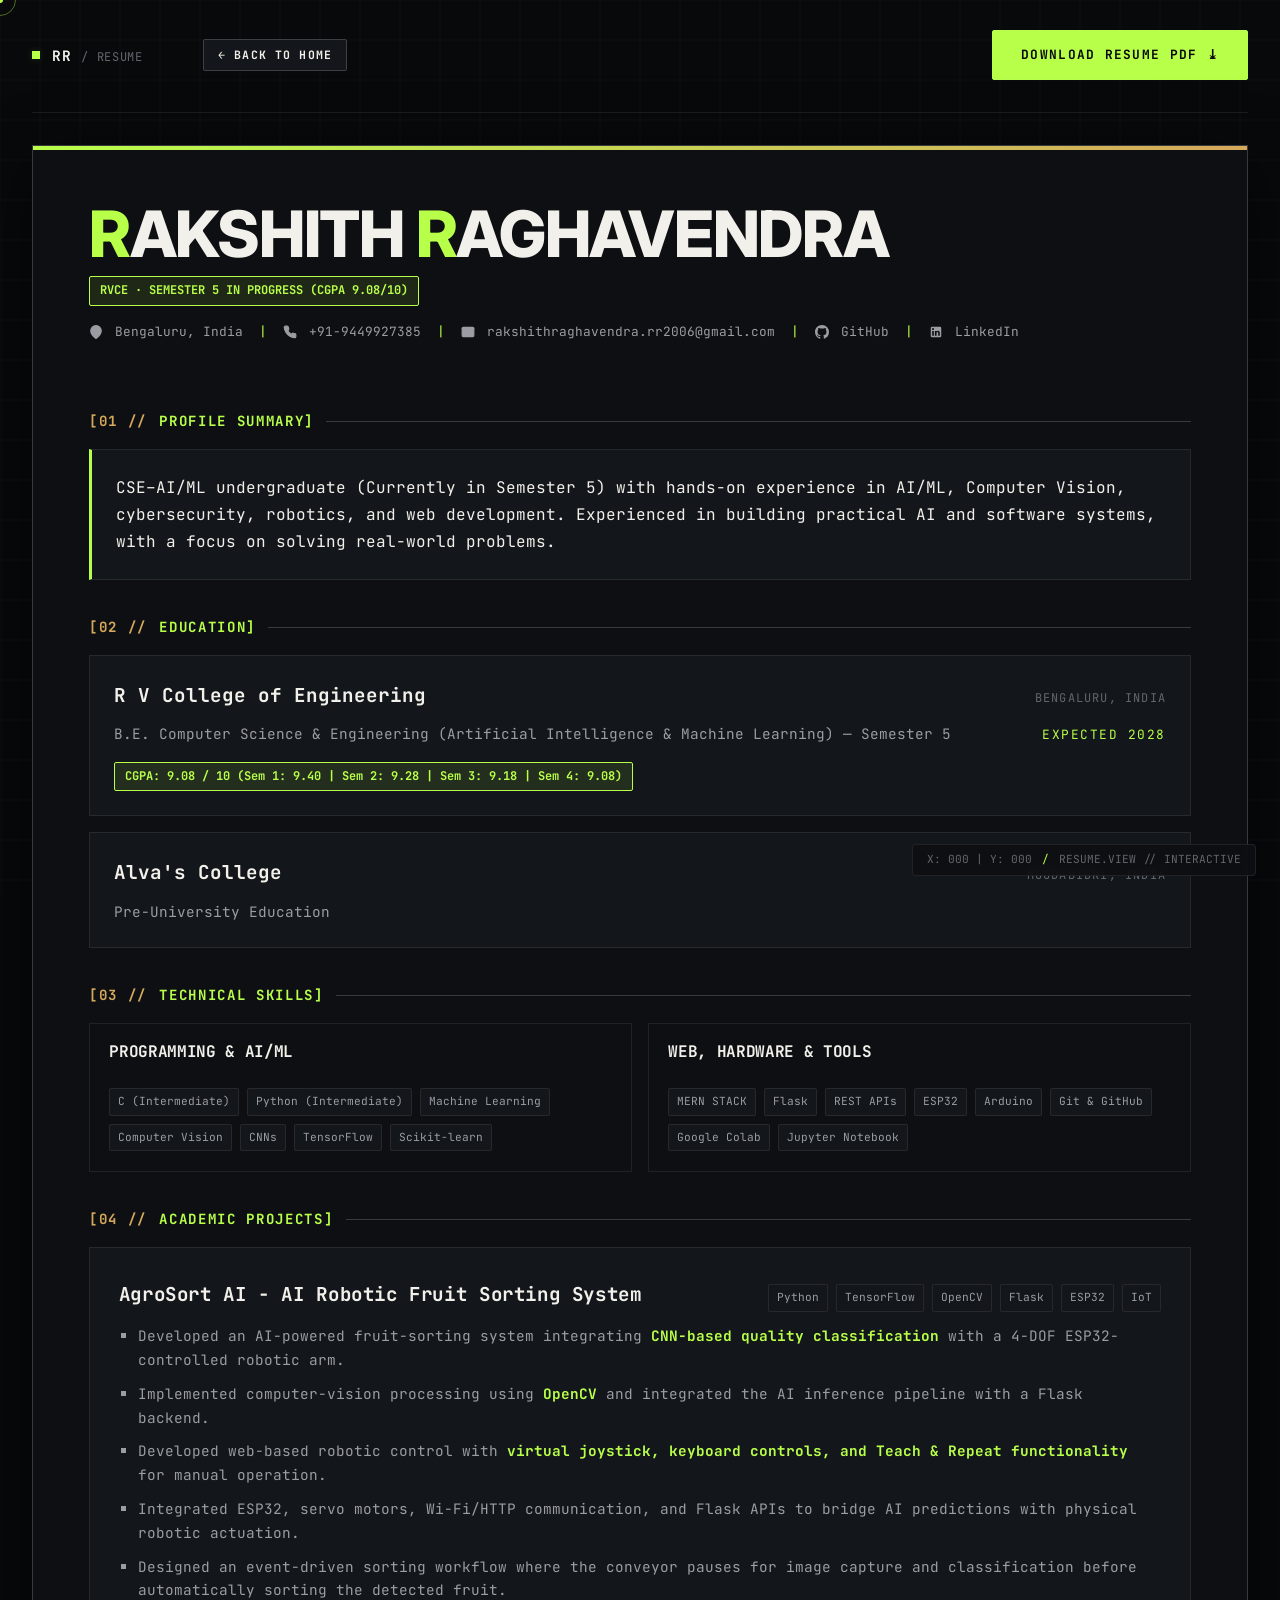
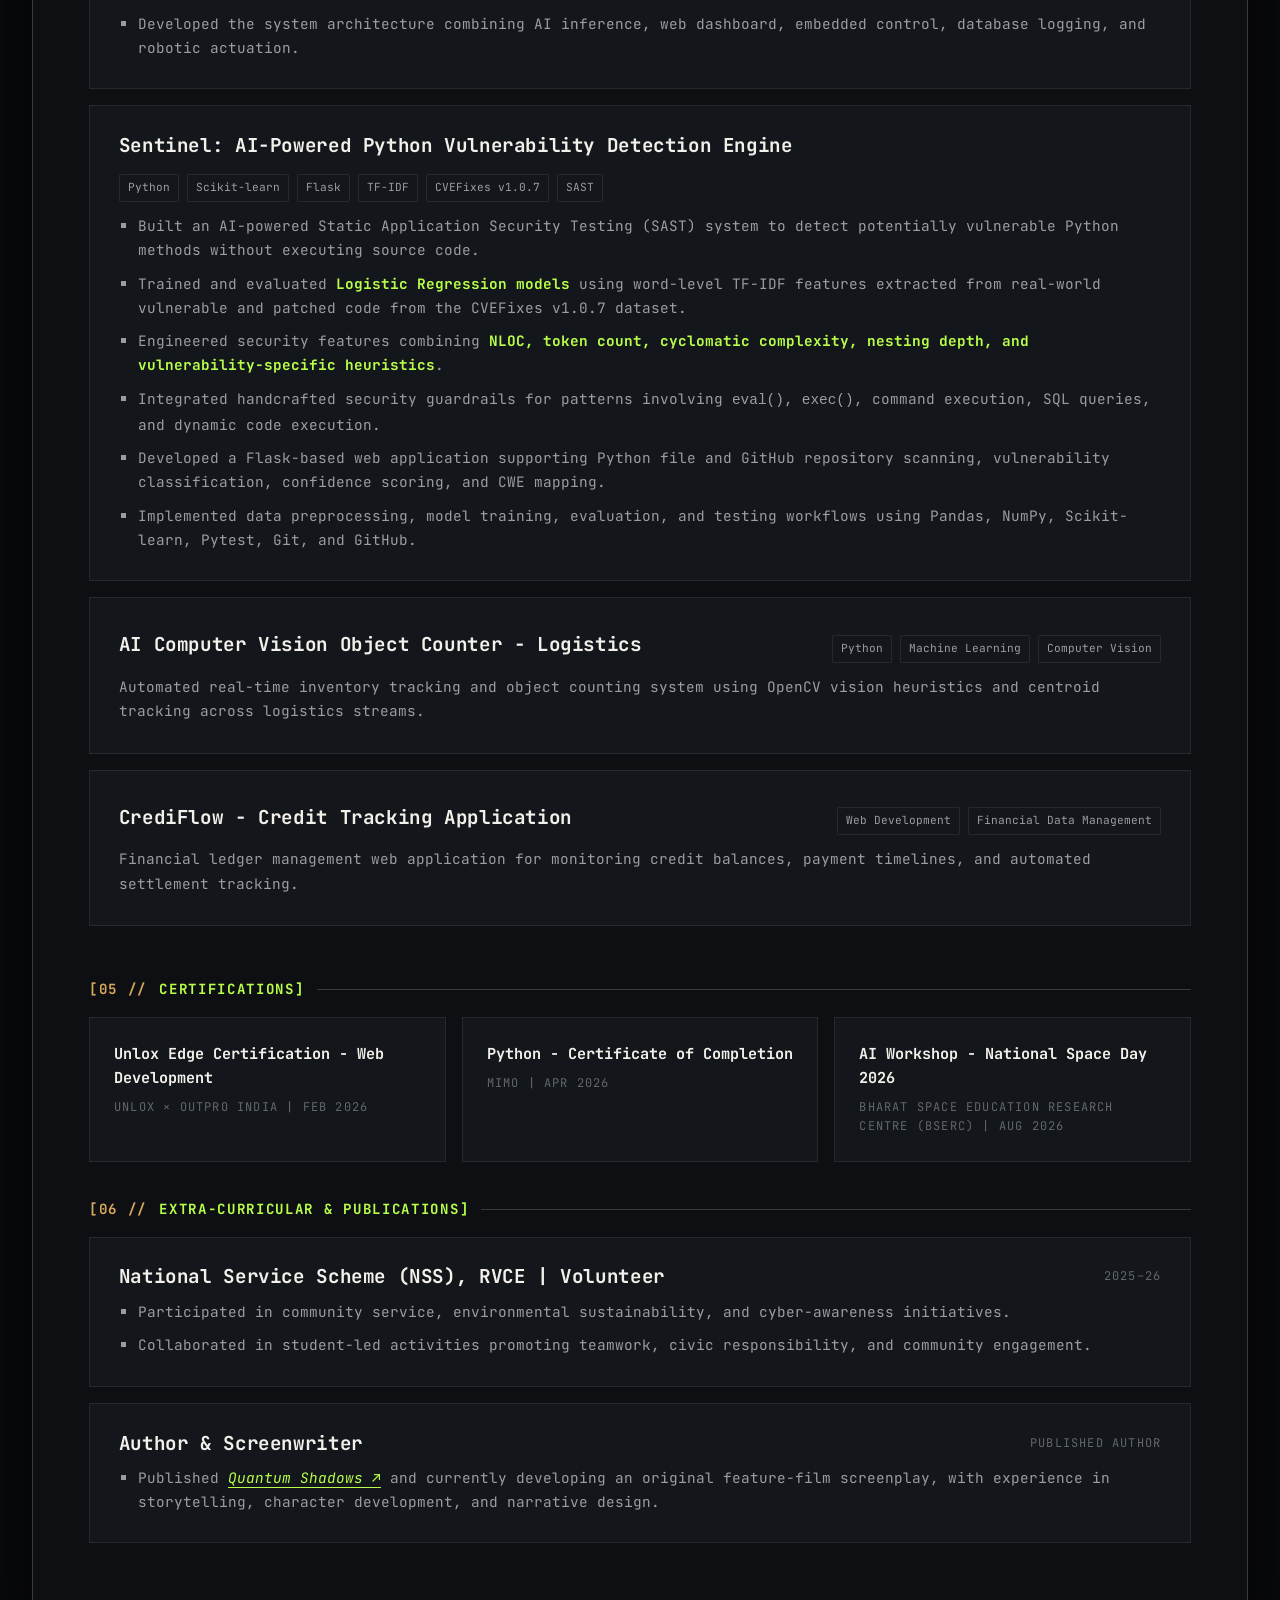
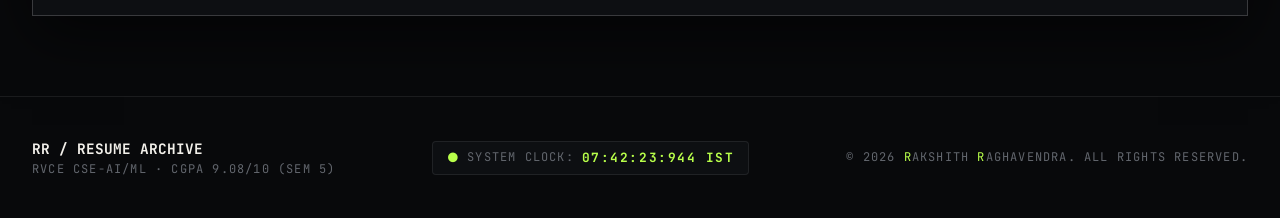
==== resume.html @ 7d801db1 "initial commit" ====
<!DOCTYPE html>
<html lang="en">
<head>
    <meta charset="UTF-8">
    <meta name="viewport" content="width=device-width, initial-scale=1.0">
    <title>Rakshith Raghavendra — Interactive Engineering Resume</title>
    <meta name="description" content="Official Engineering Resume of Rakshith Raghavendra. CSE-AI/ML Student at RVCE (CGPA: 9.08/10, Semester 5). AI/ML, Computer Vision, Cybersecurity, Embedded Systems & Robotics.">

    <!-- Google Fonts -->
    <link rel="preconnect" href="https://fonts.googleapis.com">
    <link rel="preconnect" href="https://fonts.gstatic.com" crossorigin>
    <link href="https://fonts.googleapis.com/css2?family=Inter:wght@300;400;500;600;700;800&family=JetBrains+Mono:wght@300;400;500;700&display=swap" rel="stylesheet">

    <!-- Site Favicon / Logo -->
    <link rel="icon" type="image/svg+xml" href="assets/favicon.svg">

    <!-- CSS Stylesheet -->
    <link rel="stylesheet" href="css/style.css">
</head>
<body>
    <!-- Canvas Technical Grid & Coordinate Layer -->
    <canvas id="grid-canvas"></canvas>

    <!-- Custom Technical Dual Cursor -->
    <div class="cursor-dot" id="cursor-dot" aria-hidden="true"></div>
    <div class="cursor-ring" id="cursor-ring" aria-hidden="true"></div>

    <!-- Live Coordinate & Grid Overlay (Desktop Only) -->
    <div class="grid-hud" aria-hidden="true">
        <span id="hud-coords">X: 000 | Y: 000</span>
        <span class="hud-divider">/</span>
        <span id="hud-status">RESUME.VIEW // INTERACTIVE</span>
    </div>

    <main class="resume-page-wrapper">
        <div class="container">
            <!-- Header Action Toolbar -->
            <div class="resume-header-toolbar">
                <div style="display: flex; align-items: center; gap: 20px; flex-wrap: wrap;">
                    <a href="index.html" class="nav-brand" aria-label="Rakshith Raghavendra Home">
                        <span class="brand-square"></span>
                        <span class="brand-text">RR <span class="brand-sub">/ RESUME</span></span>
                    </a>
                    <a href="index.html" class="btn btn-secondary magnetic-btn" style="padding: 6px 14px; font-size: 0.72rem;">
                        <span>← BACK TO HOME</span>
                    </a>
                </div>

                <div class="resume-actions-group">
                    <a href="assets/resume_rr.pdf" download="Rakshith_Raghavendra_Resume.pdf" onclick="downloadResumePDF(event)" class="btn btn-primary magnetic-btn">
                        <span>DOWNLOAD RESUME PDF ⤓</span>
                    </a>
                </div>
            </div>

            <!-- Interactive Resume Sheet Container -->
            <article class="resume-sheet" id="resume-document">
                <!-- Header / Identity Block -->
                <header class="resume-hero-block">
                    <div style="display: flex; justify-content: space-between; align-items: baseline; flex-wrap: wrap; gap: 10px;">
                        <h1 class="resume-name"><span class="text-accent">R</span>AKSHITH <span class="text-accent">R</span>AGHAVENDRA</h1>
                        <span class="cgpa-highlight">RVCE · SEMESTER 5 IN PROGRESS (CGPA 9.08/10)</span>
                    </div>
                    
                    <div class="resume-contact-bar">
                        <span class="resume-contact-item">
                            <svg class="contact-icon" viewBox="0 0 24 24" width="14" height="14" fill="none" stroke="currentColor" stroke-width="2" stroke-linecap="round" stroke-linejoin="round"><path d="M21 10c0 7-9 13-9 13s-9-6-9-13a9 9 0 0 1 18 0z"/><circle cx="12" cy="10" r="3"/></svg>
                            Bengaluru, India
                        </span>
                        <span class="meta-sep">|</span>
                        <span class="resume-contact-item">
                            <svg class="contact-icon" viewBox="0 0 24 24" width="14" height="14" fill="none" stroke="currentColor" stroke-width="2" stroke-linecap="round" stroke-linejoin="round"><path d="M22 16.92v3a2 2 0 0 1-2.18 2 19.79 19.79 0 0 1-8.63-3.07 19.5 19.5 0 0 1-6-6 19.79 19.79 0 0 1-3.07-8.67A2 2 0 0 1 4.11 2h3a2 2 0 0 1 2 1.72 12.84 12.84 0 0 0 .7 2.81 2 2 0 0 1-.45 2.11L8.09 9.91a16 16 0 0 0 6 6l1.27-1.27a2 2 0 0 1 2.11-.45 12.84 12.84 0 0 0 2.81.7A2 2 0 0 1 22 16.92z"/></svg>
                            +91-9449927385
                        </span>
                        <span class="meta-sep">|</span>
                        <span class="resume-contact-item">
                            <svg class="contact-icon" viewBox="0 0 24 24" width="14" height="14" fill="none" stroke="currentColor" stroke-width="2" stroke-linecap="round" stroke-linejoin="round"><path d="M4 4h16c1.1 0 2 .9 2 2v12c0 1.1-.9 2-2 2H4c-1.1 0-2-.9-2-2V6c0-1.1.9-2 2-2z"/><polyline points="22,6 12,13 2,6"/></svg>
                            <a href="mailto:rakshithraghavendra.rr2006@gmail.com?subject=Inquiry%20%2F%20Collaboration%20%E2%80%94%20Rakshith%20Raghavendra&body=Hi%20Rakshith%2C%0A%0AI%20came%20across%20your%20engineering%20resume%20and%20would%20like%20to%20reach%20out%20regarding%20...%0A%0ABest%20regards%2C%0A%5BYour%20Name%5D">rakshithraghavendra.rr2006@gmail.com</a>
                        </span>
                        <span class="meta-sep">|</span>
                        <span class="resume-contact-item">
                            <svg class="contact-icon" viewBox="0 0 24 24" width="14" height="14" fill="currentColor"><path d="M12 0C5.37 0 0 5.37 0 12c0 5.31 3.435 9.795 8.205 11.385.6.105.825-.255.825-.57 0-.285-.015-1.23-.015-2.235-3.015.555-3.795-.735-4.035-1.41-.135-.345-.72-1.41-1.23-1.695-.42-.225-1.02-.78-.015-.795.945-.015 1.62.87 1.845 1.23 1.08 1.815 2.805 1.305 3.495.99.105-.78.42-1.305.765-1.605-2.67-.3-5.46-1.335-5.46-5.925 0-1.305.465-2.385 1.23-3.225-.12-.3-.54-1.53.12-3.18 0 0 1.005-.315 3.3 1.23.96-.27 1.98-.405 3-.405s2.04.135 3 .405c2.295-1.56 3.3-1.23 3.3-1.23.66 1.65.24 2.88.12 3.18.765.84 1.23 1.905 1.23 3.225 0 4.605-2.805 5.625-5.475 5.925.435.375.81 1.095.81 2.22 0 1.605-.015 2.895-.015 3.3 0 .315.225.69.825.57A12.02 12.02 0 0024 12c0-6.63-5.37-12-12-12z"/></svg>
                            <a href="https://www.github.com/WhiteDevil-06/" target="_blank" rel="noopener noreferrer">GitHub</a>
                        </span>
                        <span class="meta-sep">|</span>
                        <span class="resume-contact-item">
                            <svg class="contact-icon" viewBox="0 0 24 24" width="14" height="14" fill="currentColor"><path d="M19 3a2 2 0 0 1 2 2v14a2 2 0 0 1-2 2H5a2 2 0 0 1-2-2V5a2 2 0 0 1 2-2h14m-.5 15.5v-5.3a3.26 3.26 0 0 0-3.26-3.26c-.85 0-1.84.52-2.28 1.3v-1.11h-2.79v8.37h2.79v-4.93c0-.77.62-1.4 1.39-1.4a1.4 1.4 0 0 1 1.4 1.4v4.93h2.75M6.88 8.56a1.68 1.68 0 0 0 1.68-1.68c0-.93-.75-1.69-1.68-1.69a1.69 1.69 0 0 0-1.69 1.69c0 .93.76 1.68 1.69 1.68m1.39 9.94v-8.37H5.5v8.37h2.77z"/></svg>
                            <a href="https://www.linkedin.com/in/rakshith-raghavendra-441b92315/" target="_blank" rel="noopener noreferrer">LinkedIn</a>
                        </span>
                    </div>
                </header>

                <!-- Profile Summary Section -->
                <section class="resume-section reveal-element" data-reveal="stagger">
                    <h2 class="resume-section-title"><span class="section-num-tag">[01 //</span> PROFILE SUMMARY]</h2>
                    <div class="resume-summary-box">
                        <p class="manifesto-paragraph" style="font-size: 1rem; color: var(--text-primary); font-family: var(--font-mono);">
                            CSE–AI/ML undergraduate (Currently in Semester 5) with hands-on experience in AI/ML, Computer Vision, cybersecurity, robotics, and web development. Experienced in building practical AI and software systems, with a focus on solving real-world problems.
                        </p>
                    </div>
                </section>

                <!-- Education Section -->
                <section class="resume-section reveal-element" data-reveal="stagger">
                    <h2 class="resume-section-title"><span class="section-num-tag">[02 //</span> EDUCATION]</h2>
                    
                    <div class="resume-edu-card mb-3" style="margin-bottom: 1rem;">
                        <div class="edu-header">
                            <span class="edu-school">R V College of Engineering</span>
                            <span class="mono-label">Bengaluru, India</span>
                        </div>
                        <div class="edu-header" style="margin-top: 4px;">
                            <span class="edu-degree">B.E. Computer Science & Engineering (Artificial Intelligence & Machine Learning) — Semester 5</span>
                            <span class="mono-accent">Expected 2028</span>
                        </div>
                        <div style="margin-top: 8px; display: flex; gap: 10px; align-items: center;">
                            <span class="cgpa-highlight">CGPA: 9.08 / 10 (Sem 1: 9.40 | Sem 2: 9.28 | Sem 3: 9.18 | Sem 4: 9.08)</span>
                        </div>
                    </div>

                    <div class="resume-edu-card">
                        <div class="edu-header">
                            <span class="edu-school">Alva's College</span>
                            <span class="mono-label">Moodabidri, India</span>
                        </div>
                        <div class="edu-degree" style="margin-top: 4px;">Pre-University Education</div>
                    </div>
                </section>

                <!-- Technical Skills Section -->
                <section class="resume-section reveal-element" data-reveal="stagger">
                    <h2 class="resume-section-title"><span class="section-num-tag">[03 //</span> TECHNICAL SKILLS]</h2>
                    
                    <div class="capabilities-grid" style="grid-template-columns: repeat(2, 1fr); gap: 1rem;">
                        <div class="capability-card" style="padding: 1.2rem;">
                            <h3 class="cap-title" style="font-size: 1rem; font-family: var(--font-mono);">PROGRAMMING & AI/ML</h3>
                            <div class="project-tech-list">
                                <span class="tech-tag">C (Intermediate)</span>
                                <span class="tech-tag">Python (Intermediate)</span>
                                <span class="tech-tag">Machine Learning</span>
                                <span class="tech-tag">Computer Vision</span>
                                <span class="tech-tag">CNNs</span>
                                <span class="tech-tag">TensorFlow</span>
                                <span class="tech-tag">Scikit-learn</span>
                            </div>
                        </div>

                        <div class="capability-card" style="padding: 1.2rem;">
                            <h3 class="cap-title" style="font-size: 1rem; font-family: var(--font-mono);">WEB, HARDWARE & TOOLS</h3>
                            <div class="project-tech-list">
                                <span class="tech-tag">MERN STACK</span>
                                <span class="tech-tag">Flask</span>
                                <span class="tech-tag">REST APIs</span>
                                <span class="tech-tag">ESP32</span>
                                <span class="tech-tag">Arduino</span>
                                <span class="tech-tag">Git & GitHub</span>
                                <span class="tech-tag">Google Colab</span>
                                <span class="tech-tag">Jupyter Notebook</span>
                            </div>
                        </div>
                    </div>
                </section>

                <!-- Academic Projects Section -->
                <section class="resume-section reveal-element" data-reveal="stagger">
                    <h2 class="resume-section-title"><span class="section-num-tag">[04 //</span> ACADEMIC PROJECTS]</h2>

                    <!-- Project 1: AgroSort AI -->
                    <article class="resume-project-item">
                        <div class="resume-project-header">
                            <h3 class="resume-project-title">AgroSort AI - AI Robotic Fruit Sorting System</h3>
                            <div class="project-tech-list">
                                <span class="tech-tag">Python</span>
                                <span class="tech-tag">TensorFlow</span>
                                <span class="tech-tag">OpenCV</span>
                                <span class="tech-tag">Flask</span>
                                <span class="tech-tag">ESP32</span>
                                <span class="tech-tag">IoT</span>
                            </div>
                        </div>
                        <ul class="resume-bullet-list">
                            <li>Developed an AI-powered fruit-sorting system integrating <strong>CNN-based quality classification</strong> with a 4-DOF ESP32-controlled robotic arm.</li>
                            <li>Implemented computer-vision processing using <strong>OpenCV</strong> and integrated the AI inference pipeline with a Flask backend.</li>
                            <li>Developed web-based robotic control with <strong>virtual joystick, keyboard controls, and Teach & Repeat functionality</strong> for manual operation.</li>
                            <li>Integrated ESP32, servo motors, Wi-Fi/HTTP communication, and Flask APIs to bridge AI predictions with physical robotic actuation.</li>
                            <li>Designed an event-driven sorting workflow where the conveyor pauses for image capture and classification before automatically sorting the detected fruit.</li>
                            <li>Developed the system architecture combining AI inference, web dashboard, embedded control, database logging, and robotic actuation.</li>
                        </ul>
                    </article>

                    <!-- Project 2: Sentinel SAST Engine -->
                    <article class="resume-project-item">
                        <div class="resume-project-header">
                            <h3 class="resume-project-title">Sentinel: AI-Powered Python Vulnerability Detection Engine</h3>
                            <div class="project-tech-list">
                                <span class="tech-tag">Python</span>
                                <span class="tech-tag">Scikit-learn</span>
                                <span class="tech-tag">Flask</span>
                                <span class="tech-tag">TF-IDF</span>
                                <span class="tech-tag">CVEFixes v1.0.7</span>
                                <span class="tech-tag">SAST</span>
                            </div>
                        </div>
                        <ul class="resume-bullet-list">
                            <li>Built an AI-powered Static Application Security Testing (SAST) system to detect potentially vulnerable Python methods without executing source code.</li>
                            <li>Trained and evaluated <strong>Logistic Regression models</strong> using word-level TF-IDF features extracted from real-world vulnerable and patched code from the CVEFixes v1.0.7 dataset.</li>
                            <li>Engineered security features combining <strong>NLOC, token count, cyclomatic complexity, nesting depth, and vulnerability-specific heuristics</strong>.</li>
                            <li>Integrated handcrafted security guardrails for patterns involving <code>eval()</code>, <code>exec()</code>, command execution, SQL queries, and dynamic code execution.</li>
                            <li>Developed a Flask-based web application supporting Python file and GitHub repository scanning, vulnerability classification, confidence scoring, and CWE mapping.</li>
                            <li>Implemented data preprocessing, model training, evaluation, and testing workflows using Pandas, NumPy, Scikit-learn, Pytest, Git, and GitHub.</li>
                        </ul>
                    </article>

                    <!-- Project 3: AI CV Object Counter -->
                    <article class="resume-project-item">
                        <div class="resume-project-header">
                            <h3 class="resume-project-title">AI Computer Vision Object Counter - Logistics</h3>
                            <div class="project-tech-list">
                                <span class="tech-tag">Python</span>
                                <span class="tech-tag">Machine Learning</span>
                                <span class="tech-tag">Computer Vision</span>
                            </div>
                        </div>
                        <p class="manifesto-paragraph" style="font-size: 0.9rem; font-family: var(--font-mono);">
                            Automated real-time inventory tracking and object counting system using OpenCV vision heuristics and centroid tracking across logistics streams.
                        </p>
                    </article>

                    <!-- Project 4: CrediFlow -->
                    <article class="resume-project-item">
                        <div class="resume-project-header">
                            <h3 class="resume-project-title">CrediFlow - Credit Tracking Application</h3>
                            <div class="project-tech-list">
                                <span class="tech-tag">Web Development</span>
                                <span class="tech-tag">Financial Data Management</span>
                            </div>
                        </div>
                        <p class="manifesto-paragraph" style="font-size: 0.9rem; font-family: var(--font-mono);">
                            Financial ledger management web application for monitoring credit balances, payment timelines, and automated settlement tracking.
                        </p>
                    </article>
                </section>

                <!-- Certifications Section -->
                <section class="resume-section reveal-element" data-reveal="stagger">
                    <h2 class="resume-section-title"><span class="section-num-tag">[05 //</span> CERTIFICATIONS]</h2>
                    
                    <div class="capabilities-grid" style="grid-template-columns: repeat(3, 1fr); gap: 1rem;">
                        <div class="resume-edu-card">
                            <span class="edu-school" style="font-size: 0.95rem;">Unlox Edge Certification - Web Development</span>
                            <span class="mono-label">Unlox × Outpro India | Feb 2026</span>
                        </div>

                        <div class="resume-edu-card">
                            <span class="edu-school" style="font-size: 0.95rem;">Python - Certificate of Completion</span>
                            <span class="mono-label">MIMO | Apr 2026</span>
                        </div>

                        <div class="resume-edu-card">
                            <span class="edu-school" style="font-size: 0.95rem;">AI Workshop - National Space Day 2026</span>
                            <span class="mono-label">Bharat Space Education Research Centre (BSERC) | Aug 2026</span>
                        </div>
                    </div>
                </section>

                <!-- Extra-Curricular Activities Section -->
                <section class="resume-section reveal-element" data-reveal="stagger">
                    <h2 class="resume-section-title"><span class="section-num-tag">[06 //</span> EXTRA-CURRICULAR & PUBLICATIONS]</h2>
                    
                    <div class="resume-project-item">
                        <div class="resume-project-header">
                            <h3 class="resume-project-title">National Service Scheme (NSS), RVCE | Volunteer</h3>
                            <span class="mono-label">2025–26</span>
                        </div>
                        <ul class="resume-bullet-list">
                            <li>Participated in community service, environmental sustainability, and cyber-awareness initiatives.</li>
                            <li>Collaborated in student-led activities promoting teamwork, civic responsibility, and community engagement.</li>
                        </ul>
                    </div>

                    <div class="resume-project-item">
                        <div class="resume-project-header">
                            <h3 class="resume-project-title">Author & Screenwriter</h3>
                            <span class="mono-label">PUBLISHED AUTHOR</span>
                        </div>
                        <ul class="resume-bullet-list">
                            <li>Published <a href="https://amzn.in/d/00oqmYEr" target="_blank" rel="noopener noreferrer" class="book-link"><em>Quantum Shadows</em> ↗</a> and currently developing an original feature-film screenplay, with experience in storytelling, character development, and narrative design.</li>
                        </ul>
                    </div>
                </section>
            </article>
        </div>
    </main>

    <!-- FOOTER -->
    <footer class="site-footer">
        <div class="container footer-container">
            <div class="footer-col-left">
                <div class="footer-brand">RR / RESUME ARCHIVE</div>
                <div class="footer-motto mono-label">RVCE CSE-AI/ML · CGPA 9.08/10 (SEM 5)</div>
            </div>

            <div class="footer-col-center">
                <div class="live-clock-box">
                    <span class="clock-icon">●</span>
                    <span class="mono-label">SYSTEM CLOCK:</span>
                    <span id="live-clock" class="mono-accent font-bold">00:00:00:000 IST</span>
                </div>
            </div>

            <div class="footer-col-right">
                <div class="footer-copy mono-label">
                    © 2026 <span class="text-accent">R</span>AKSHITH <span class="text-accent">R</span>AGHAVENDRA. ALL RIGHTS RESERVED.
                </div>
            </div>
        </div>
    </footer>

    <!-- JavaScript Engine -->
    <script src="js/script.js"></script>
</body>
</html>
---- css/style.css ----
/* ==========================================================================
   RAKSHITH RAGHAVENDRA — DARK ENGINEERING LABORATORY & EDITORIAL SYSTEM
   Design System & Styling Rules
   ========================================================================== */

/* --------------------------------------------------------------------------
   1. CSS CUSTOM PROPERTIES & CONSTANTS
   -------------------------------------------------------------------------- */
:root {
    /* Color Palette */
    --bg-primary: #08090B;
    --bg-secondary: #0D0F12;
    --surface: #13161A;
    --surface-hover: #1C2026;
    --surface-elevated: #242930;

    --text-primary: #F2F0EA;
    --text-secondary: #9A9DA3;
    --text-muted: #62666D;

    --border: rgba(255, 255, 255, 0.08);
    --border-bright: rgba(255, 255, 255, 0.18);
    --border-accent: rgba(184, 255, 74, 0.4);

    --accent: #B8FF4A;
    --accent-glow: rgba(184, 255, 74, 0.15);
    --accent-warm: #D6A85A;
    --accent-warm-glow: rgba(214, 168, 90, 0.15);

    /* Typography */
    --font-display: 'Inter', -apple-system, BlinkMacSystemFont, "Segoe UI", Roboto, sans-serif;
    --font-mono: 'JetBrains Mono', "Courier New", Courier, monospace;

    /* Transitions & Motion */
    --ease-out-expo: cubic-bezier(0.16, 1, 0.3, 1);
    --transition-fast: 0.2s var(--ease-out-expo);
    --transition-medium: 0.4s var(--ease-out-expo);
    --transition-slow: 0.8s var(--ease-out-expo);

    /* Layout Dimensions */
    --header-height: 72px;
    --container-max: 1320px;
}

/* --------------------------------------------------------------------------
   CUSTOM ENGINEERING SCROLLBAR (THEME MATCHED)
   -------------------------------------------------------------------------- */
::-webkit-scrollbar {
    width: 8px;
    height: 8px;
}

::-webkit-scrollbar-track {
    background-color: var(--bg-primary);
    border-left: 1px solid var(--border);
}

::-webkit-scrollbar-thumb {
    background-color: var(--surface-elevated);
    border-radius: 2px;
    border: 1px solid var(--border-bright);
    transition: background-color var(--transition-fast);
}

::-webkit-scrollbar-thumb:hover {
    background-color: var(--accent);
    box-shadow: 0 0 10px var(--accent-glow);
}

/* Firefox Scrollbar Support */
* {
    scrollbar-width: thin;
    scrollbar-color: var(--surface-elevated) var(--bg-primary);
}

/* --------------------------------------------------------------------------
   2. RESET & BASE STYLES
   -------------------------------------------------------------------------- */
*, *::before, *::after {
    box-sizing: border-box;
    margin: 0;
    padding: 0;
}

html {
    font-size: 16px;
    scroll-behavior: smooth;
    background-color: var(--bg-primary);
    color: var(--text-primary);
    font-family: var(--font-display);
    -webkit-font-smoothing: antialiased;
    -moz-osx-font-smoothing: grayscale;
    overflow-x: hidden;
}

body {
    min-height: 100vh;
    line-height: 1.6;
    overflow-x: hidden;
    position: relative;
    cursor: default;
}

/* Hide default cursor on desktop when fine pointer is available */
@media (pointer: fine) {
    body {
        cursor: none;
    }
    a, button, input, select, textarea, [role="button"] {
        cursor: none;
    }
}

/* Selection Styling */
::selection {
    background-color: var(--accent);
    color: var(--bg-primary);
}

/* Typography Utilities */
h1, h2, h3, h4, h5, h6 {
    font-weight: 700;
    line-height: 1.1;
    letter-spacing: -0.02em;
    color: var(--text-primary);
}

p {
    color: var(--text-secondary);
    font-size: 1.05rem;
    line-height: 1.7;
}

a {
    color: inherit;
    text-decoration: none;
    transition: color var(--transition-fast);
}

ul, ol {
    list-style: none;
}

img, svg {
    display: block;
    max-width: 100%;
    height: auto;
}

button {
    background: none;
    border: none;
    font: inherit;
    color: inherit;
}

/* Monospace Class */
.mono-label {
    font-family: var(--font-mono);
    font-size: 0.75rem;
    letter-spacing: 0.1em;
    text-transform: uppercase;
    color: var(--text-muted);
}

.mono-accent {
    font-family: var(--font-mono);
    font-size: 0.8rem;
    letter-spacing: 0.12em;
    text-transform: uppercase;
    color: var(--accent);
}

.text-accent-gradient {
    color: var(--text-primary);
    position: relative;
    display: inline-block;
}

.text-accent-gradient::after {
    content: "";
    position: absolute;
    bottom: -4px;
    left: 0;
    width: 100%;
    height: 2px;
    background: linear-gradient(90deg, var(--accent) 0%, transparent 100%);
}

.accent-text {
    color: var(--accent);
    font-family: var(--font-mono);
}

.text-accent {
    color: var(--accent);
}

.contact-icon {
    display: inline-block;
    vertical-align: -0.15em;
    width: 14px;
    height: 14px;
    margin-right: 6px;
    fill: currentColor;
}

.font-bold {
    font-weight: 700;
}

/* Container Utility */
.container {
    width: 100%;
    max-width: var(--container-max);
    margin: 0 auto;
    padding: 0 2rem;
}

.section-padding {
    padding: 60px 0;
    border-bottom: 1px solid var(--border);
}

/* --------------------------------------------------------------------------
   3. BACKGROUND CANVAS & CUSTOM CURSOR
   -------------------------------------------------------------------------- */
#grid-canvas {
    position: fixed;
    top: 0;
    left: 0;
    width: 100vw;
    height: 100vh;
    z-index: -1;
    pointer-events: none;
}

/* Dual Cursor Element */
.cursor-dot {
    width: 6px;
    height: 6px;
    background-color: var(--accent);
    border-radius: 50%;
    position: fixed;
    top: 0;
    left: 0;
    transform: translate(-50%, -50%);
    pointer-events: none;
    z-index: 9999;
    transition: transform 0.05s ease;
}

.cursor-ring {
    width: 32px;
    height: 32px;
    border: 1px solid rgba(184, 255, 74, 0.4);
    border-radius: 50%;
    position: fixed;
    top: 0;
    left: 0;
    transform: translate(-50%, -50%);
    pointer-events: none;
    z-index: 9998;
    transition: width 0.2s ease, height 0.2s ease, border-color 0.2s ease, background-color 0.2s ease;
}

/* Cursor Hover States */
body.cursor-hover .cursor-ring {
    width: 48px;
    height: 48px;
    border-color: var(--accent);
    background-color: rgba(184, 255, 74, 0.06);
}

body.cursor-hover .cursor-dot {
    transform: translate(-50%, -50%) scale(1.5);
}

body.cursor-clicking .cursor-ring {
    transform: translate(-50%, -50%) scale(0.8);
    background-color: rgba(184, 255, 74, 0.2);
}

/* HUD Overlay */
.grid-hud {
    position: fixed;
    bottom: 24px;
    right: 24px;
    background: rgba(13, 15, 18, 0.85);
    border: 1px solid var(--border);
    backdrop-filter: blur(8px);
    padding: 6px 14px;
    border-radius: 4px;
    font-family: var(--font-mono);
    font-size: 0.7rem;
    color: var(--text-muted);
    z-index: 100;
    display: flex;
    align-items: center;
    gap: 10px;
    pointer-events: none;
}

.hud-divider {
    color: var(--accent);
}

/* --------------------------------------------------------------------------
   4. STICKY GLOBAL NAVIGATION
   -------------------------------------------------------------------------- */
.site-header {
    position: fixed;
    top: 0;
    left: 0;
    width: 100%;
    height: var(--header-height);
    z-index: 1000;
    transition: background-color var(--transition-medium), border-color var(--transition-medium);
    border-bottom: 1px solid transparent;
}

.site-header.scrolled {
    background-color: rgba(8, 9, 11, 0.9);
    backdrop-filter: blur(12px);
    border-bottom-color: var(--border);
}

.nav-container {
    max-width: var(--container-max);
    margin: 0 auto;
    height: 100%;
    padding: 0 2rem;
    display: flex;
    align-items: center;
    justify-content: space-between;
}

.nav-brand {
    display: flex;
    align-items: center;
    gap: 12px;
    font-family: var(--font-mono);
    font-size: 0.9rem;
    font-weight: 700;
    letter-spacing: 0.05em;
    color: var(--text-primary);
    margin-right: 2.5rem;
}

.brand-square {
    width: 8px;
    height: 8px;
    background-color: var(--accent);
    display: inline-block;
    box-shadow: 0 0 10px var(--accent-glow);
}

.brand-sub {
    color: var(--text-muted);
    font-weight: 400;
    font-size: 0.75rem;
}

.nav-list {
    display: flex;
    align-items: center;
    gap: 16px;
}

.nav-list li {
    display: flex;
    align-items: center;
}

.nav-list li:not(:last-child)::after {
    content: "";
    display: inline-block;
    width: 1px;
    height: 11px;
    background-color: rgba(255, 255, 255, 0.15);
    margin-left: 16px;
    align-self: center;
}

.nav-link {
    font-family: var(--font-mono);
    font-size: 0.72rem;
    letter-spacing: 0.08em;
    color: var(--text-secondary);
    position: relative;
    padding: 4px 0;
}

.nav-num {
    color: var(--accent);
    margin-right: 4px;
}

.nav-link::after {
    content: "";
    position: absolute;
    bottom: 0;
    left: 0;
    width: 0;
    height: 1px;
    background-color: var(--accent);
    transition: width var(--transition-fast);
}

.nav-link:hover {
    color: var(--text-primary);
}

.nav-link:hover::after,
.nav-link.active::after {
    width: 100%;
}

.nav-right {
    display: flex;
    align-items: center;
    gap: 16px;
}

.nav-resume-btn {
    display: inline-flex;
    align-items: center;
    font-family: var(--font-mono);
    font-size: 0.72rem;
    font-weight: 700;
    letter-spacing: 0.08em;
    color: var(--accent);
    border: 1px solid var(--border-accent);
    background: rgba(184, 255, 74, 0.05);
    padding: 5px 12px;
    border-radius: 3px;
    transition: background-color var(--transition-fast), border-color var(--transition-fast), transform var(--transition-fast);
}

.nav-resume-btn:hover {
    background: rgba(184, 255, 74, 0.15);
    border-color: var(--accent);
    color: var(--text-primary);
    transform: translateY(-1px);
}

.status-badge {
    display: flex;
    align-items: center;
    gap: 8px;
    padding: 6px 12px;
    background: rgba(184, 255, 74, 0.05);
    border: 1px solid rgba(184, 255, 74, 0.2);
    border-radius: 100px;
    font-family: var(--font-mono);
    font-size: 0.7rem;
    color: var(--accent);
}

.status-dot {
    width: 6px;
    height: 6px;
    background-color: var(--accent);
    border-radius: 50%;
    box-shadow: 0 0 8px var(--accent);
    animation: statusPulse 2s infinite ease-in-out;
}

@keyframes statusPulse {
    0%, 100% { opacity: 1; transform: scale(1); }
    50% { opacity: 0.4; transform: scale(0.8); }
}

/* Mobile Toggle */
.mobile-toggle {
    display: none;
    flex-direction: column;
    gap: 5px;
    padding: 8px;
    z-index: 1001;
}

.burger-bar {
    width: 22px;
    height: 2px;
    background-color: var(--text-primary);
    transition: transform 0.3s ease, opacity 0.3s ease;
}

/* Mobile Overlay Menu */
.mobile-nav-overlay {
    position: fixed;
    top: 0;
    left: 0;
    width: 100vw;
    height: 100vh;
    background-color: rgba(8, 9, 11, 0.98);
    backdrop-filter: blur(16px);
    z-index: 2000;
    display: flex;
    justify-content: flex-end;
    opacity: 0;
    pointer-events: none;
    transition: opacity var(--transition-medium);
}

.mobile-nav-overlay.is-active {
    opacity: 1;
    pointer-events: auto;
}

.mobile-nav-content {
    width: 100%;
    max-width: 420px;
    height: 100%;
    background-color: var(--bg-secondary);
    border-left: 1px solid var(--border);
    padding: 2rem;
    display: flex;
    flex-direction: column;
    justify-content: space-between;
}

.mobile-nav-header {
    display: flex;
    align-items: center;
    justify-content: space-between;
    padding-bottom: 1.5rem;
    border-bottom: 1px solid var(--border);
}

.mobile-close {
    font-size: 2rem;
    color: var(--text-muted);
    line-height: 1;
}

.mobile-nav-list {
    display: flex;
    flex-direction: column;
    gap: 1.5rem;
}

.mobile-link {
    font-family: var(--font-mono);
    font-size: 1.25rem;
    color: var(--text-primary);
    letter-spacing: 0.05em;
}

.mobile-link:hover {
    color: var(--accent);
}

.mobile-nav-footer {
    display: flex;
    flex-direction: column;
    gap: 8px;
    padding-top: 1.5rem;
    border-top: 1px solid var(--border);
}

/* --------------------------------------------------------------------------
   5. HERO SECTION
   -------------------------------------------------------------------------- */
.hero-section {
    min-height: 100vh;
    padding-top: calc(var(--header-height) + 40px);
    padding-bottom: 60px;
    display: flex;
    align-items: center;
    position: relative;
    border-bottom: 1px solid var(--border);
}

.hero-container {
    display: flex;
    flex-direction: column;
    justify-content: center;
    width: 100%;
}

.hero-layout-grid {
    display: grid;
    grid-template-columns: 1fr 1fr;
    gap: 3rem;
    align-items: center;
    width: 100%;
}

.hero-left-content {
    display: flex;
    flex-direction: column;
}

.hero-right-content {
    display: flex;
    justify-content: flex-end;
    align-items: center;
    width: 100%;
}

/* Terminal Window Visual Component */
.hero-terminal-window {
    width: 100%;
    max-width: 600px;
    background-color: var(--surface);
    border: 1px solid var(--border-bright);
    border-radius: 3px;
    box-shadow: 0 20px 40px rgba(0, 0, 0, 0.4);
    overflow: hidden;
    font-family: var(--font-mono);
    transition: border-color var(--transition-fast), transform var(--transition-fast);
}

.hero-terminal-window:hover {
    border-color: var(--border-accent);
    transform: translateY(-2px);
}

.terminal-header {
    background-color: var(--bg-secondary);
    border-bottom: 1px solid var(--border);
    padding: 10px 14px;
    display: flex;
    align-items: center;
    justify-content: space-between;
    user-select: none;
}

.terminal-controls {
    display: flex;
    align-items: center;
    gap: 6px;
}

.control-dot {
    width: 8px;
    height: 8px;
    border-radius: 50%;
}

.control-dot:nth-child(1) {
    background-color: #FF5F56;
    opacity: 0.95;
}

.control-dot:nth-child(2) {
    background-color: #FFBD2E;
    opacity: 0.95;
}

.control-dot:nth-child(3) {
    background-color: #27C93F;
    opacity: 0.95;
}

.terminal-title {
    font-size: 0.72rem;
    color: var(--text-muted);
    letter-spacing: 0.08em;
    font-weight: 500;
}

.terminal-body {
    padding: 1.25rem 1.4rem;
    font-size: 0.78rem;
    line-height: 1.65;
    color: var(--text-secondary);
    overflow: hidden;
    height: auto;
}

.terminal-line {
    margin-bottom: 3px;
    word-break: break-word;
}

.terminal-prompt {
    color: var(--accent);
    font-weight: 700;
    margin-right: 8px;
}

.terminal-cmd {
    color: var(--text-primary);
    font-weight: 500;
}

.terminal-dir-header {
    color: var(--text-primary);
    font-weight: 700;
    margin-top: 6px;
    margin-bottom: 2px;
}

.terminal-item {
    color: var(--text-secondary);
    padding-left: 8px;
}

.terminal-flow {
    color: var(--accent-warm);
    font-weight: 600;
    margin-top: 4px;
}

.terminal-quote {
    color: var(--text-muted);
    font-style: italic;
    margin-top: 6px;
}

.terminal-cursor {
    display: inline-block;
    width: 7px;
    height: 1.1em;
    background-color: var(--accent);
    vertical-align: -0.15em;
    margin-left: 2px;
    animation: terminalCursorPulse 0.7s infinite;
}

@keyframes terminalCursorPulse {
    0%, 100% { opacity: 1; }
    50% { opacity: 0; }
}

.hero-top-strip {
    display: flex;
    align-items: center;
    justify-content: space-between;
    margin-bottom: 2rem;
    padding-bottom: 1rem;
    border-bottom: 1px solid var(--border);
}

.sys-tag {
    display: flex;
    align-items: center;
    gap: 8px;
}

.sys-dot {
    width: 6px;
    height: 6px;
    background-color: var(--accent);
    border-radius: 50%;
    box-shadow: 0 0 8px var(--accent);
    animation: sysDotBlink 1.4s infinite ease-in-out;
}

@keyframes sysDotBlink {
    0%, 100% {
        opacity: 1;
        transform: scale(1);
    }
    50% {
        opacity: 0.2;
        transform: scale(0.8);
    }
}

.hero-main-title {
    margin-bottom: 1.5rem;
    position: relative;
}

.hero-accent-line {
    width: 100%;
    height: 2px;
    background: linear-gradient(90deg, var(--accent) 0%, rgba(184, 255, 74, 0.5) 60%, transparent 100%);
    margin-top: 1.25rem;
    transform: scaleX(0);
    transform-origin: left;
    transition: transform 1.2s cubic-bezier(0.16, 1, 0.3, 1) 0.3s;
    box-shadow: 0 0 10px rgba(184, 255, 74, 0.3);
}

.hero-main-title.is-revealed .hero-accent-line {
    transform: scaleX(1);
}

.hero-name {
    font-size: clamp(3.2rem, 7.5vw, 7.5rem);
    font-weight: 800;
    line-height: 0.95;
    letter-spacing: -0.03em;
    text-transform: uppercase;
    display: flex;
    flex-direction: column;
}

.name-line {
    display: block;
}

.hero-statement-strip {
    margin-bottom: 2rem;
}

.domain-pills {
    display: inline-flex;
    align-items: center;
    gap: 12px;
    padding: 8px 18px;
    background: var(--surface);
    border: 1px solid var(--border-bright);
    border-radius: 4px;
}

.pill {
    font-family: var(--font-mono);
    font-size: 0.85rem;
    font-weight: 700;
    letter-spacing: 0.1em;
    color: var(--text-primary);
}

.pill-divider {
    color: var(--accent);
    font-weight: 700;
}

.hero-narrative {
    max-width: 760px;
    margin-bottom: 2rem;
    border-left: 2px solid var(--accent);
    padding-left: 1.5rem;
}

.lead-text {
    font-family: var(--font-mono);
    font-size: clamp(1.05rem, 1.8vw, 1.3rem);
    font-weight: 400;
    line-height: 1.7;
    color: var(--text-primary);
    letter-spacing: -0.01em;
}

.lead-text em {
    color: var(--accent);
    font-style: normal;
    font-weight: 700;
}

.book-link {
    color: var(--accent);
    text-decoration: underline;
    text-underline-offset: 4px;
    transition: color var(--transition-fast), text-shadow var(--transition-fast);
}

.book-link:hover {
    color: #c4ff68;
    text-shadow: 0 0 10px var(--accent-glow);
}

.hero-metadata-strip {
    display: flex;
    flex-wrap: wrap;
    align-items: center;
    gap: 10px;
    font-family: var(--font-mono);
    font-size: 0.75rem;
    color: var(--text-muted);
    margin-bottom: 2.5rem;
}

.meta-item {
    letter-spacing: 0.08em;
}

.meta-sep {
    color: var(--accent);
}

.hero-cta-group {
    display: flex;
    flex-wrap: wrap;
    gap: 18px;
    margin-bottom: 3.5rem;
}

/* BUTTONS SYSTEM */
.btn {
    display: inline-flex;
    align-items: center;
    gap: 12px;
    padding: 14px 28px;
    font-family: var(--font-mono);
    font-size: 0.8rem;
    font-weight: 700;
    letter-spacing: 0.1em;
    text-transform: uppercase;
    border-radius: 2px;
    transition: transform var(--transition-fast), background-color var(--transition-fast), border-color var(--transition-fast), box-shadow var(--transition-fast);
    position: relative;
    overflow: hidden;
}

.btn-primary {
    background-color: var(--accent);
    color: var(--bg-primary);
    border: 1px solid var(--accent);
}

.btn-primary:hover {
    background-color: #c4ff68;
    box-shadow: 0 0 20px var(--accent-glow);
}

.btn-secondary {
    background-color: var(--surface);
    color: var(--text-primary);
    border: 1px solid var(--border-bright);
}

.btn-secondary:hover {
    background-color: var(--surface-hover);
    border-color: var(--accent);
}

.btn-arrow {
    transition: transform var(--transition-fast);
}

.btn:hover .btn-arrow {
    transform: translateX(4px);
}

/* Scroll Indicator */
.hero-scroll-indicator {
    margin-top: auto;
}

.scroll-link {
    display: inline-flex;
    align-items: center;
    gap: 8px;
    color: var(--text-muted);
    transition: color var(--transition-fast);
}

.scroll-link:hover {
    color: var(--accent);
}

.scroll-arrow {
    animation: scrollBounce 2s infinite ease-in-out;
}

@keyframes scrollBounce {
    0%, 100% { transform: translateY(0); }
    50% { transform: translateY(5px); }
}

/* --------------------------------------------------------------------------
   6. MANIFESTO SECTION
   -------------------------------------------------------------------------- */
.section-label {
    display: flex;
    align-items: center;
    gap: 16px;
    margin-bottom: 2.5rem;
}

.label-line {
    flex-grow: 1;
    height: 1px;
    background-color: var(--border);
}

.manifesto-grid {
    display: grid;
    grid-template-columns: 1fr 1fr;
    gap: 4rem;
    align-items: start;
}

.editorial-statement {
    font-size: clamp(2rem, 4vw, 3.5rem);
    font-weight: 700;
    line-height: 1.15;
    color: var(--text-primary);
    letter-spacing: -0.03em;
}

.manifesto-right {
    display: flex;
    flex-direction: column;
    gap: 1.5rem;
}

.manifesto-paragraph {
    font-size: 1.1rem;
    line-height: 1.7;
    color: var(--text-secondary);
}

.manifesto-quote-card {
    margin-top: 1rem;
    padding: 1.5rem;
    background: var(--bg-secondary);
    border: 1px solid var(--border);
    border-left: 3px solid var(--accent);
}

.quote-header {
    margin-bottom: 8px;
}

.quote-body {
    display: flex;
    gap: 16px;
    font-size: 1.1rem;
    font-weight: 700;
}

/* --------------------------------------------------------------------------
   7. FEATURED PROJECTS ARCHIVE
   -------------------------------------------------------------------------- */
.section-header {
    display: flex;
    flex-direction: column;
    gap: 10px;
    margin-bottom: 2.5rem;
    max-width: 720px;
}

.section-title {
    font-size: clamp(2.2rem, 4.5vw, 3.5rem);
    font-weight: 800;
    letter-spacing: -0.03em;
    text-transform: uppercase;
}

.header-desc {
    font-size: 1.05rem;
    color: var(--text-secondary);
}

/* Filter Bar */
.filter-wrapper {
    margin-bottom: 3rem;
}

.filter-bar {
    display: flex;
    flex-wrap: wrap;
    gap: 10px;
    padding: 6px;
    background-color: var(--bg-secondary);
    border: 1px solid var(--border);
    border-radius: 4px;
    width: fit-content;
}

.filter-btn {
    display: flex;
    align-items: center;
    gap: 8px;
    padding: 8px 16px;
    font-family: var(--font-mono);
    font-size: 0.75rem;
    font-weight: 600;
    letter-spacing: 0.08em;
    color: var(--text-secondary);
    border-radius: 2px;
    transition: all var(--transition-fast);
}

.filter-btn:hover {
    color: var(--text-primary);
    background-color: var(--surface);
}

.filter-btn.active {
    color: var(--bg-primary);
    background-color: var(--accent);
}

.filter-indicator {
    width: 5px;
    height: 5px;
    background-color: currentColor;
    border-radius: 50%;
}

/* Projects Grid */
.projects-grid {
    display: grid;
    grid-template-columns: repeat(2, 1fr);
    gap: 2.5rem;
}

.project-card {
    background-color: var(--bg-secondary);
    border: 1px solid var(--border);
    display: flex;
    flex-direction: column;
    transition: transform var(--transition-medium), border-color var(--transition-medium), box-shadow var(--transition-medium);
    position: relative;
    overflow: hidden;
}

.project-card:hover {
    transform: translateY(-4px);
    border-color: var(--border-accent);
    box-shadow: 0 10px 30px rgba(0, 0, 0, 0.4);
}

.project-image-wrapper {
    position: relative;
    width: 100%;
    aspect-ratio: 16 / 10;
    background-color: var(--surface);
    overflow: hidden;
    border-bottom: 1px solid var(--border);
}

.project-img {
    width: 100%;
    height: 100%;
    object-fit: cover;
    filter: grayscale(80%) contrast(110%);
    transition: filter var(--transition-medium), transform var(--transition-medium);
}

.project-card:hover .project-img {
    filter: grayscale(0%) contrast(100%);
    transform: scale(1.03);
}

.project-badge {
    position: absolute;
    top: 16px;
    left: 16px;
    background-color: rgba(8, 9, 11, 0.9);
    backdrop-filter: blur(8px);
    border: 1px solid var(--border-bright);
    padding: 4px 10px;
    border-radius: 2px;
    font-family: var(--font-mono);
    font-size: 0.7rem;
    color: var(--accent);
}

.project-card-body {
    padding: 2rem;
    display: flex;
    flex-direction: column;
    flex-grow: 1;
    gap: 1rem;
}

.project-card-header {
    display: flex;
    align-items: center;
    justify-content: space-between;
}

.project-num {
    font-family: var(--font-mono);
    font-size: 0.8rem;
    color: var(--accent-warm);
}

.project-card-title {
    font-size: 1.6rem;
    font-weight: 700;
    color: var(--text-primary);
    transition: color var(--transition-fast);
}

.project-card:hover .project-card-title {
    color: var(--accent);
}

.project-card-desc {
    font-size: 0.95rem;
    color: var(--text-secondary);
    flex-grow: 1;
}

.project-tech-list {
    display: flex;
    flex-wrap: wrap;
    gap: 8px;
    margin-top: 0.5rem;
}

.tech-tag {
    font-family: var(--font-mono);
    font-size: 0.7rem;
    padding: 4px 8px;
    background-color: var(--surface);
    border: 1px solid var(--border);
    color: var(--text-secondary);
    border-radius: 2px;
}

.project-card-footer {
    display: flex;
    align-items: center;
    justify-content: space-between;
    padding-top: 1rem;
    border-top: 1px solid var(--border);
    margin-top: auto;
}

.case-study-trigger {
    display: flex;
    align-items: center;
    gap: 6px;
    font-family: var(--font-mono);
    font-size: 0.75rem;
    font-weight: 700;
    color: var(--accent);
}

.trigger-arrow {
    transition: transform var(--transition-fast);
}

.project-card:hover .trigger-arrow {
    transform: translateX(4px);
}

/* --------------------------------------------------------------------------
   8. PROJECT DETAIL MODAL
   -------------------------------------------------------------------------- */
.project-modal {
    position: fixed;
    top: 0;
    left: 0;
    width: 100vw;
    height: 100vh;
    z-index: 3000;
    display: flex;
    align-items: center;
    justify-content: center;
    opacity: 0;
    pointer-events: none;
    transition: opacity var(--transition-medium);
}

.project-modal.is-open {
    opacity: 1;
    pointer-events: auto;
}

.modal-backdrop {
    position: absolute;
    top: 0;
    left: 0;
    width: 100%;
    height: 100%;
    background-color: rgba(8, 9, 11, 0.92);
    backdrop-filter: blur(12px);
}

.modal-wrapper {
    position: relative;
    width: 90%;
    max-width: 960px;
    max-height: 90vh;
    z-index: 3001;
    display: flex;
}

.modal-window {
    background-color: var(--bg-secondary);
    border: 1px solid var(--border-bright);
    width: 100%;
    max-height: 90vh;
    overflow-y: auto;
    position: relative;
    box-shadow: 0 20px 50px rgba(0, 0, 0, 0.8);
}

.modal-close-btn {
    position: sticky;
    top: 16px;
    right: 16px;
    float: right;
    width: 40px;
    height: 40px;
    background-color: var(--surface);
    border: 1px solid var(--border-bright);
    color: var(--text-primary);
    font-size: 1.5rem;
    display: flex;
    align-items: center;
    justify-content: center;
    z-index: 10;
    border-radius: 2px;
}

.modal-close-btn:hover {
    background-color: var(--accent);
    color: var(--bg-primary);
}

.modal-content {
    padding: 3rem;
}

.modal-header-block {
    margin-bottom: 2rem;
    padding-bottom: 1.5rem;
    border-bottom: 1px solid var(--border);
}

.modal-tag {
    font-family: var(--font-mono);
    font-size: 0.8rem;
    color: var(--accent);
    margin-bottom: 8px;
    display: block;
}

.modal-title {
    font-size: clamp(2rem, 3.5vw, 3rem);
    font-weight: 800;
    margin-bottom: 1rem;
}

.modal-grid {
    display: grid;
    grid-template-columns: 2fr 1fr;
    gap: 3rem;
}

.modal-section-title {
    font-family: var(--font-mono);
    font-size: 0.8rem;
    color: var(--accent-warm);
    letter-spacing: 0.1em;
    margin-bottom: 8px;
    text-transform: uppercase;
}

.modal-body-text {
    font-size: 1rem;
    color: var(--text-secondary);
    margin-bottom: 1.5rem;
    line-height: 1.7;
}

.modal-sidebar {
    background-color: var(--surface);
    padding: 1.5rem;
    border: 1px solid var(--border);
    display: flex;
    flex-direction: column;
    gap: 1.5rem;
}

.side-block {
    display: flex;
    flex-direction: column;
    gap: 6px;
}

/* --------------------------------------------------------------------------
   9. THE LAB / EXPERIMENT ARCHIVE
   -------------------------------------------------------------------------- */
.timeline-container {
    display: flex;
    flex-direction: column;
    gap: 1.5rem;
}

.lab-entry {
    background-color: var(--bg-secondary);
    border: 1px solid var(--border);
    transition: border-color var(--transition-fast);
}

.lab-entry:hover {
    border-color: var(--border-bright);
}

.lab-entry-header {
    padding: 1.5rem 2rem;
    display: flex;
    align-items: center;
    justify-content: space-between;
    cursor: pointer;
    user-select: none;
}

.lab-meta {
    display: flex;
    align-items: center;
    gap: 16px;
}

.lab-exp-id {
    font-family: var(--font-mono);
    font-size: 0.85rem;
    font-weight: 700;
    color: var(--accent);
}

.lab-title {
    font-size: 1.2rem;
    font-weight: 700;
    color: var(--text-primary);
}

.lab-status-pill {
    font-family: var(--font-mono);
    font-size: 0.7rem;
    padding: 4px 10px;
    border-radius: 100px;
    border: 1px solid var(--border);
}

.lab-status-pill.completed {
    color: var(--accent);
    border-color: rgba(184, 255, 74, 0.3);
    background: rgba(184, 255, 74, 0.05);
}

.lab-status-pill.working {
    color: var(--accent-warm);
    border-color: rgba(214, 168, 90, 0.3);
    background: rgba(214, 168, 90, 0.05);
}

.lab-status-pill.iterating {
    color: #64B5F6;
    border-color: rgba(100, 181, 246, 0.3);
    background: rgba(100, 181, 246, 0.05);
}

.lab-status-pill.experimental {
    color: #E0E0E0;
    border-color: rgba(224, 224, 224, 0.3);
    background: rgba(224, 224, 224, 0.05);
}

.lab-entry-body {
    padding: 0 2rem 1.5rem 2rem;
    display: none;
    border-top: 1px dashed var(--border);
    margin-top: 0.5rem;
    padding-top: 1.5rem;
}

.lab-entry.is-expanded .lab-entry-body {
    display: block;
}

/* --------------------------------------------------------------------------
   10. WHAT BROKE / DEBUGGING SECTION
   -------------------------------------------------------------------------- */
.failures-quote-banner {
    background-color: var(--surface);
    border: 1px solid var(--border-bright);
    padding: 2rem;
    margin-bottom: 3rem;
}

.banner-tag {
    font-family: var(--font-mono);
    font-size: 0.75rem;
    color: var(--accent-warm);
    margin-bottom: 8px;
}

.banner-text {
    font-size: 1.25rem;
    font-style: italic;
    color: var(--text-primary);
    line-height: 1.5;
}

.incidents-grid {
    display: grid;
    grid-template-columns: repeat(3, 1fr);
    gap: 2rem;
}

.incident-card {
    background-color: var(--bg-secondary);
    border: 1px solid var(--border);
    padding: 2rem;
    display: flex;
    flex-direction: column;
    gap: 1rem;
    transition: border-color var(--transition-fast);
}

.incident-card:hover {
    border-color: var(--accent-warm);
}

.incident-tag {
    font-family: var(--font-mono);
    font-size: 0.75rem;
    color: var(--accent-warm);
}

.incident-title {
    font-size: 1.2rem;
    font-weight: 700;
}

.incident-step {
    font-size: 0.9rem;
    color: var(--text-secondary);
}

.incident-step-label {
    font-family: var(--font-mono);
    font-size: 0.7rem;
    color: var(--text-muted);
    display: block;
    margin-bottom: 2px;
}

/* --------------------------------------------------------------------------
   11. CAPABILITIES MAP
   -------------------------------------------------------------------------- */
.capabilities-grid {
    display: grid;
    grid-template-columns: repeat(4, 1fr);
    gap: 1.5rem;
}

.capability-card {
    background-color: var(--bg-secondary);
    border: 1px solid var(--border);
    padding: 2rem;
    display: flex;
    flex-direction: column;
    gap: 1.2rem;
    transition: transform var(--transition-medium), border-color var(--transition-medium);
}

.capability-card:hover {
    transform: translateY(-4px);
    border-color: var(--accent);
}

.cap-icon {
    width: 32px;
    height: 32px;
    color: var(--accent);
}

.cap-title {
    font-size: 1.25rem;
    font-weight: 700;
}

.cap-list {
    display: flex;
    flex-direction: column;
    gap: 8px;
}

.cap-item {
    font-family: var(--font-mono);
    font-size: 0.8rem;
    color: var(--text-secondary);
    display: flex;
    align-items: center;
    gap: 8px;
}

.cap-item::before {
    content: "▹";
    color: var(--accent);
}

/* --------------------------------------------------------------------------
   12. CURRENTLY BUILDING
   -------------------------------------------------------------------------- */
.telemetry-grid {
    display: grid;
    grid-template-columns: repeat(2, 1fr);
    gap: 2rem;
}

.telemetry-card {
    background-color: var(--bg-secondary);
    border: 1px solid var(--border);
    padding: 2.5rem;
    display: flex;
    flex-direction: column;
    gap: 1.2rem;
}

.card-meta {
    display: flex;
    align-items: center;
    justify-content: space-between;
}

.live-dot {
    font-family: var(--font-mono);
    font-size: 0.7rem;
    color: var(--accent);
}

.telemetry-title {
    font-size: 1.5rem;
    font-weight: 700;
}

.telemetry-desc {
    font-size: 0.95rem;
    color: var(--text-secondary);
}

.progress-block {
    margin-top: 1rem;
    display: flex;
    flex-direction: column;
    gap: 8px;
}

.progress-header {
    display: flex;
    justify-content: space-between;
}

.progress-bar-track {
    width: 100%;
    height: 6px;
    background-color: var(--surface);
    border: 1px solid var(--border);
    border-radius: 100px;
    overflow: hidden;
}

.progress-bar-fill {
    height: 100%;
    background-color: var(--accent);
    box-shadow: 0 0 10px var(--accent-glow);
    transition: width 1s ease-out;
}

/* --------------------------------------------------------------------------
   13. ABOUT SECTION & SEMESTER CGPA TELEMETRY
   -------------------------------------------------------------------------- */
.about-grid {
    display: grid;
    grid-template-columns: 1fr 2fr;
    gap: 3.5rem;
}

.about-num-badge {
    background-color: var(--surface);
    border: 1px solid var(--border-bright);
    padding: 2.5rem 1.8rem;
    display: flex;
    flex-direction: column;
    align-items: center;
    justify-content: center;
    gap: 1.5rem;
    text-align: center;
    position: relative;
    overflow: hidden;
}

.about-num-badge::before {
    content: "";
    position: absolute;
    top: 0;
    left: 0;
    width: 100%;
    height: 3px;
    background: linear-gradient(90deg, var(--accent) 0%, var(--accent-warm) 100%);
}

.big-num {
    font-family: var(--font-mono);
    font-size: 4.8rem;
    font-weight: 800;
    color: var(--accent);
    line-height: 1;
    letter-spacing: -0.04em;
    text-shadow: 0 0 20px var(--accent-glow);
}

.sem-progression-box {
    width: 100%;
    background: var(--bg-secondary);
    border: 1px solid var(--border);
    padding: 1.2rem;
    display: flex;
    flex-direction: column;
    gap: 10px;
    margin-top: 0.5rem;
}

.sem-box-title {
    font-family: var(--font-mono);
    font-size: 0.7rem;
    font-weight: 700;
    color: var(--accent-warm);
    letter-spacing: 0.1em;
    text-align: left;
    margin-bottom: 4px;
    border-bottom: 1px solid var(--border);
    padding-bottom: 6px;
}

.sem-row {
    display: flex;
    align-items: center;
    gap: 10px;
    font-family: var(--font-mono);
    font-size: 0.75rem;
}

.sem-name {
    width: 48px;
    color: var(--text-muted);
    font-weight: 600;
    text-align: left;
}

.sem-bar-track {
    flex-grow: 1;
    height: 6px;
    background: var(--surface);
    border: 1px solid var(--border);
    border-radius: 2px;
    overflow: hidden;
}

.sem-bar-fill {
    height: 100%;
    background-color: var(--accent);
    box-shadow: 0 0 6px var(--accent-glow);
    transition: width 1.2s var(--ease-out-expo);
}

.sem-val {
    width: 38px;
    color: var(--text-primary);
    font-weight: 700;
    text-align: right;
}

.sem-row.completed-sem .sem-name {
    color: var(--text-secondary);
}

.sem-row.active-sem .sem-name {
    color: var(--accent);
    font-weight: 700;
}

.sem-row.active-sem .sem-val {
    color: var(--accent);
}

.sem-row.sem-in-progress {
    border-top: 1px dashed var(--border);
    padding-top: 6px;
    margin-top: 2px;
}

.sem-row.sem-in-progress .sem-name {
    color: var(--accent);
    font-weight: 700;
}

.sem-row.sem-in-progress .sem-val {
    color: var(--accent);
    font-size: 0.68rem;
    letter-spacing: 0.05em;
    width: auto;
}

.pulsing-dot {
    display: inline-block;
    width: 6px;
    height: 6px;
    background-color: var(--accent);
    border-radius: 50%;
    box-shadow: 0 0 8px var(--accent);
    animation: statusPulse 1.5s infinite ease-in-out;
    margin-left: 4px;
}

.about-right {
    display: flex;
    flex-direction: column;
    gap: 1.5rem;
}

.about-tagline {
    font-size: 1.4rem;
    font-weight: 600;
    color: var(--text-primary);
    line-height: 1.4;
}

.about-text {
    font-size: 1.05rem;
    line-height: 1.7;
    color: var(--text-secondary);
}

.about-metadata-box {
    margin-top: 1rem;
    padding: 1.5rem;
    background-color: var(--bg-secondary);
    border: 1px solid var(--border);
    display: flex;
    flex-direction: column;
    gap: 12px;
}

.meta-row {
    display: flex;
    justify-content: space-between;
    border-bottom: 1px stroke var(--border);
    padding-bottom: 8px;
}

.meta-label {
    font-family: var(--font-mono);
    font-size: 0.75rem;
    color: var(--text-muted);
}

.meta-val {
    font-family: var(--font-mono);
    font-size: 0.75rem;
    color: var(--text-primary);
    font-weight: 700;
}

/* --------------------------------------------------------------------------
   14. CONTACT SECTION
   -------------------------------------------------------------------------- */
.contact-card {
    background-color: var(--bg-secondary);
    border: 1px solid var(--border-bright);
    padding: 4rem;
    display: flex;
    flex-direction: column;
    gap: 2.5rem;
}

.contact-headline {
    font-size: clamp(2.5rem, 5vw, 5rem);
    font-weight: 800;
    line-height: 1.05;
    letter-spacing: -0.03em;
    text-transform: uppercase;
}

.contact-links-grid {
    display: grid;
    grid-template-columns: repeat(2, 1fr);
    gap: 1.5rem;
    margin-top: 1rem;
}

.contact-link-item {
    background-color: var(--surface);
    border: 1px solid var(--border);
    padding: 1.8rem;
    display: flex;
    align-items: center;
    justify-content: space-between;
    transition: background-color var(--transition-fast), border-color var(--transition-fast);
}

.contact-link-item:hover {
    background-color: var(--surface-hover);
    border-color: var(--accent);
}

.link-label {
    display: flex;
    flex-direction: column;
    gap: 6px;
}

.link-name {
    font-family: var(--font-mono);
    font-size: 1.1rem;
    font-weight: 700;
    color: var(--text-primary);
}

.contact-link-item:hover .link-name {
    color: var(--accent);
}

.contact-link-item .btn-arrow {
    color: var(--text-muted);
    transition: transform var(--transition-fast), color var(--transition-fast);
}

.contact-link-item:hover .btn-arrow {
    color: var(--accent);
    transform: translateX(4px);
}

/* --------------------------------------------------------------------------
   15. FOOTER
   -------------------------------------------------------------------------- */
.site-footer {
    padding: 40px 0;
    border-top: 1px solid var(--border);
    background-color: var(--bg-primary);
}

.footer-container {
    display: flex;
    align-items: center;
    justify-content: space-between;
    flex-wrap: wrap;
    gap: 20px;
}

.footer-brand {
    font-family: var(--font-mono);
    font-size: 0.9rem;
    font-weight: 700;
    color: var(--text-primary);
}

.live-clock-box {
    display: flex;
    align-items: center;
    gap: 8px;
    padding: 6px 14px;
    background-color: var(--bg-secondary);
    border: 1px solid var(--border);
    border-radius: 4px;
}

.clock-icon {
    color: var(--accent);
    font-size: 0.8rem;
}

/* --------------------------------------------------------------------------
   16. REVEAL ANIMATIONS (IntersectionObserver)
   -------------------------------------------------------------------------- */
.reveal-element {
    opacity: 0;
    transform: translateY(30px);
    transition: opacity var(--transition-slow), transform var(--transition-slow);
    will-change: opacity, transform;
}

.reveal-element.is-revealed {
    opacity: 1;
    transform: translateY(0);
}

/* --------------------------------------------------------------------------
   17. DEDICATED RESUME WEBPAGE STYLES (`resume.html`) — TECHNICAL MONOSPACE DOSSIER
   -------------------------------------------------------------------------- */
.resume-page-wrapper {
    padding-top: 30px;
    padding-bottom: 80px;
    font-family: var(--font-mono);
}

.resume-header-toolbar {
    display: flex;
    align-items: center;
    justify-content: space-between;
    padding-bottom: 2rem;
    margin-bottom: 2rem;
    border-bottom: 1px solid var(--border);
}

.resume-actions-group {
    display: flex;
    align-items: center;
    gap: 14px;
}

.resume-sheet {
    background-color: var(--bg-secondary);
    border: 1px solid var(--border-bright);
    box-shadow: 0 20px 60px rgba(0, 0, 0, 0.6);
    padding: 3.5rem;
    display: flex;
    flex-direction: column;
    gap: 2.5rem;
    position: relative;
    font-family: var(--font-mono);
}

.resume-sheet::before {
    content: "";
    position: absolute;
    top: 0;
    left: 0;
    width: 100%;
    height: 4px;
    background: linear-gradient(90deg, var(--accent) 0%, var(--accent-warm) 100%);
}

.resume-hero-block {
    display: flex;
    flex-direction: column;
    gap: 1rem;
    padding-bottom: 2rem;
    border-bottom: 1px stroke var(--border);
}

.resume-name {
    font-family: var(--font-display);
    font-size: clamp(2.5rem, 5vw, 4.2rem);
    font-weight: 800;
    line-height: 1;
    text-transform: uppercase;
    letter-spacing: -0.02em;
}

.resume-contact-bar {
    display: flex;
    flex-wrap: wrap;
    align-items: center;
    gap: 16px;
    font-family: var(--font-mono);
    font-size: 0.8rem;
    color: var(--text-secondary);
}

.resume-contact-item {
    display: flex;
    align-items: center;
    gap: 6px;
}

.resume-contact-item a:hover {
    color: var(--accent);
    text-decoration: underline;
}

.resume-summary-box {
    background-color: var(--surface);
    border: 1px solid var(--border);
    padding: 1.5rem;
    border-left: 3px solid var(--accent);
    font-family: var(--font-mono);
}

.resume-section-title {
    font-family: var(--font-mono);
    font-size: 0.88rem;
    font-weight: 700;
    color: var(--accent);
    letter-spacing: 0.12em;
    text-transform: uppercase;
    margin-bottom: 1.2rem;
    display: flex;
    align-items: center;
    gap: 12px;
}

.section-num-tag {
    color: var(--accent-warm);
    font-weight: 700;
}

.resume-section-title::after {
    content: "";
    flex-grow: 1;
    height: 1px;
    background-color: var(--border-bright);
}

.resume-edu-card {
    background-color: var(--surface);
    border: 1px solid var(--border);
    padding: 1.5rem;
    display: flex;
    flex-direction: column;
    gap: 8px;
    font-family: var(--font-mono);
    transition: border-color var(--transition-fast);
}

.resume-edu-card:hover {
    border-color: var(--border-accent);
}

.edu-header {
    display: flex;
    justify-content: space-between;
    align-items: baseline;
    flex-wrap: wrap;
}

.edu-school {
    font-family: var(--font-mono);
    font-size: 1.2rem;
    font-weight: 700;
    color: var(--text-primary);
}

.edu-degree {
    font-family: var(--font-mono);
    font-size: 0.9rem;
    color: var(--text-secondary);
}

.cgpa-highlight {
    background-color: rgba(184, 255, 74, 0.1);
    border: 1px solid var(--accent);
    color: var(--accent);
    font-family: var(--font-mono);
    font-size: 0.75rem;
    padding: 4px 10px;
    border-radius: 2px;
    font-weight: 700;
}

.resume-project-item {
    background-color: var(--surface);
    border: 1px solid var(--border);
    padding: 1.8rem;
    display: flex;
    flex-direction: column;
    gap: 12px;
    margin-bottom: 1rem;
    font-family: var(--font-mono);
    transition: border-color var(--transition-fast);
}

.resume-project-item:hover {
    border-color: var(--border-accent);
}

.resume-project-header {
    display: flex;
    justify-content: space-between;
    align-items: center;
    flex-wrap: wrap;
    gap: 10px;
}

.resume-project-title {
    font-family: var(--font-mono);
    font-size: 1.2rem;
    font-weight: 700;
    color: var(--text-primary);
}

.resume-bullet-list {
    display: flex;
    flex-direction: column;
    gap: 10px;
    padding-left: 1.2rem;
    list-style-type: square;
    font-family: var(--font-mono);
}

.resume-bullet-list li {
    font-family: var(--font-mono);
    font-size: 0.9rem;
    color: var(--text-secondary);
    line-height: 1.65;
}

.resume-bullet-list li strong {
    color: var(--accent);
    font-weight: 700;
}

/* --------------------------------------------------------------------------
   18. HIGH-FIDELITY PRINT & PDF STYLESHEET (@media print)
   -------------------------------------------------------------------------- */
@media print {
    @page {
        size: A4 portrait;
        margin: 12mm 15mm;
    }

    body {
        background-color: #ffffff !important;
        color: #000000 !important;
        cursor: auto !important;
        font-size: 11pt;
    }

    #grid-canvas,
    .cursor-dot,
    .cursor-ring,
    .grid-hud,
    .site-header,
    .resume-header-toolbar,
    .site-footer,
    .mobile-nav-overlay {
        display: none !important;
    }

    .container, .resume-page-wrapper {
        padding: 0 !important;
        margin: 0 !important;
        max-width: 100% !important;
    }

    .resume-sheet {
        background-color: #ffffff !important;
        color: #000000 !important;
        border: none !important;
        box-shadow: none !important;
        padding: 0 !important;
        gap: 1.5rem !important;
    }

    .resume-sheet::before {
        display: none !important;
    }

    h1, h2, h3, h4, h5, h6,
    .resume-name,
    .edu-school,
    .resume-project-title {
        color: #000000 !important;
    }

    p, li, .resume-bullet-list li, .resume-contact-bar, .edu-degree {
        color: #222222 !important;
    }

    .resume-section-title {
        color: #111111 !important;
        border-bottom: 2px solid #111111 !important;
    }

    .resume-section-title::after {
        display: none !important;
    }

    .cgpa-highlight {
        background-color: #f0f0f0 !important;
        border: 1px solid #000000 !important;
        color: #000000 !important;
    }

    .resume-summary-box, .resume-edu-card, .resume-project-item {
        background-color: #fafafa !important;
        border: 1px solid #e0e0e0 !important;
        color: #000000 !important;
    }

    .tech-tag {
        background-color: #eeeeee !important;
        color: #111111 !important;
        border: 1px solid #cccccc !important;
    }

    a {
        color: #000000 !important;
        text-decoration: underline !important;
    }
}

/* --------------------------------------------------------------------------
   19. REDUCED MOTION OVERRIDE
   -------------------------------------------------------------------------- */
@media (prefers-reduced-motion: reduce) {
    .reveal-element {
        opacity: 1 !important;
        transform: none !important;
        transition: none !important;
    }
    html {
        scroll-behavior: auto !important;
    }
    .status-dot, .scroll-arrow {
        animation: none !important;
    }
}

/* --------------------------------------------------------------------------
   20. RESPONSIVE BREAKPOINTS
   -------------------------------------------------------------------------- */
@media (max-width: 1100px) {
    .hero-layout-grid {
        grid-template-columns: 1fr;
        gap: 2.5rem;
    }
    .hero-right-content {
        justify-content: flex-start;
    }
    .hero-terminal-window {
        max-width: 100%;
    }
    .manifesto-grid, .modal-grid, .about-grid {
        grid-template-columns: 1fr;
        gap: 2rem;
    }
    .projects-grid, .telemetry-grid, .incidents-grid {
        grid-template-columns: 1fr;
    }
    .capabilities-grid {
        grid-template-columns: repeat(2, 1fr);
    }
}

@media (max-width: 768px) {
    .nav-list {
        display: none;
    }
    .mobile-toggle {
        display: flex;
    }
    .hero-name {
        font-size: clamp(2.2rem, 8vw, 4.5rem);
    }
    .contact-links-grid {
        grid-template-columns: 1fr;
    }
    .capabilities-grid {
        grid-template-columns: 1fr;
    }
    .contact-card {
        padding: 2rem;
    }
    .grid-hud {
        display: none;
    }
    .resume-sheet {
        padding: 1.5rem;
    }
    .resume-header-toolbar {
        flex-direction: column;
        gap: 1rem;
        align-items: flex-start;
    }
}

@media (max-width: 576px) {
    .status-badge .status-text {
        display: none;
    }
    .domain-pills {
        flex-wrap: wrap;
        padding: 6px 12px;
        gap: 6px;
    }
    .resume-contact-bar {
        flex-direction: column;
        align-items: flex-start;
        gap: 6px;
    }
    .resume-contact-bar .meta-sep {
        display: none;
    }
    .resume-contact-item {
        word-break: break-all;
        overflow-wrap: anywhere;
    }
    .modal-container {
        max-height: 85vh;
        overflow-y: auto;
        -webkit-overflow-scrolling: touch;
        padding: 1.25rem;
        width: 95vw;
    }
    .sem-row {
        flex-wrap: wrap;
        gap: 6px;
    }
    .hero-cta-group {
        flex-direction: column;
        width: 100%;
    }
    .hero-cta-group .btn {
        width: 100%;
        justify-content: center;
    }
}

@media (max-width: 480px) {
    .container, .resume-page-wrapper {
        padding: 0 1rem;
    }
    .section-padding {
        padding: 60px 0;
    }
    .hero-name {
        font-size: clamp(2rem, 9vw, 3.2rem);
    }
    .resume-name {
        font-size: 1.75rem;
    }
}
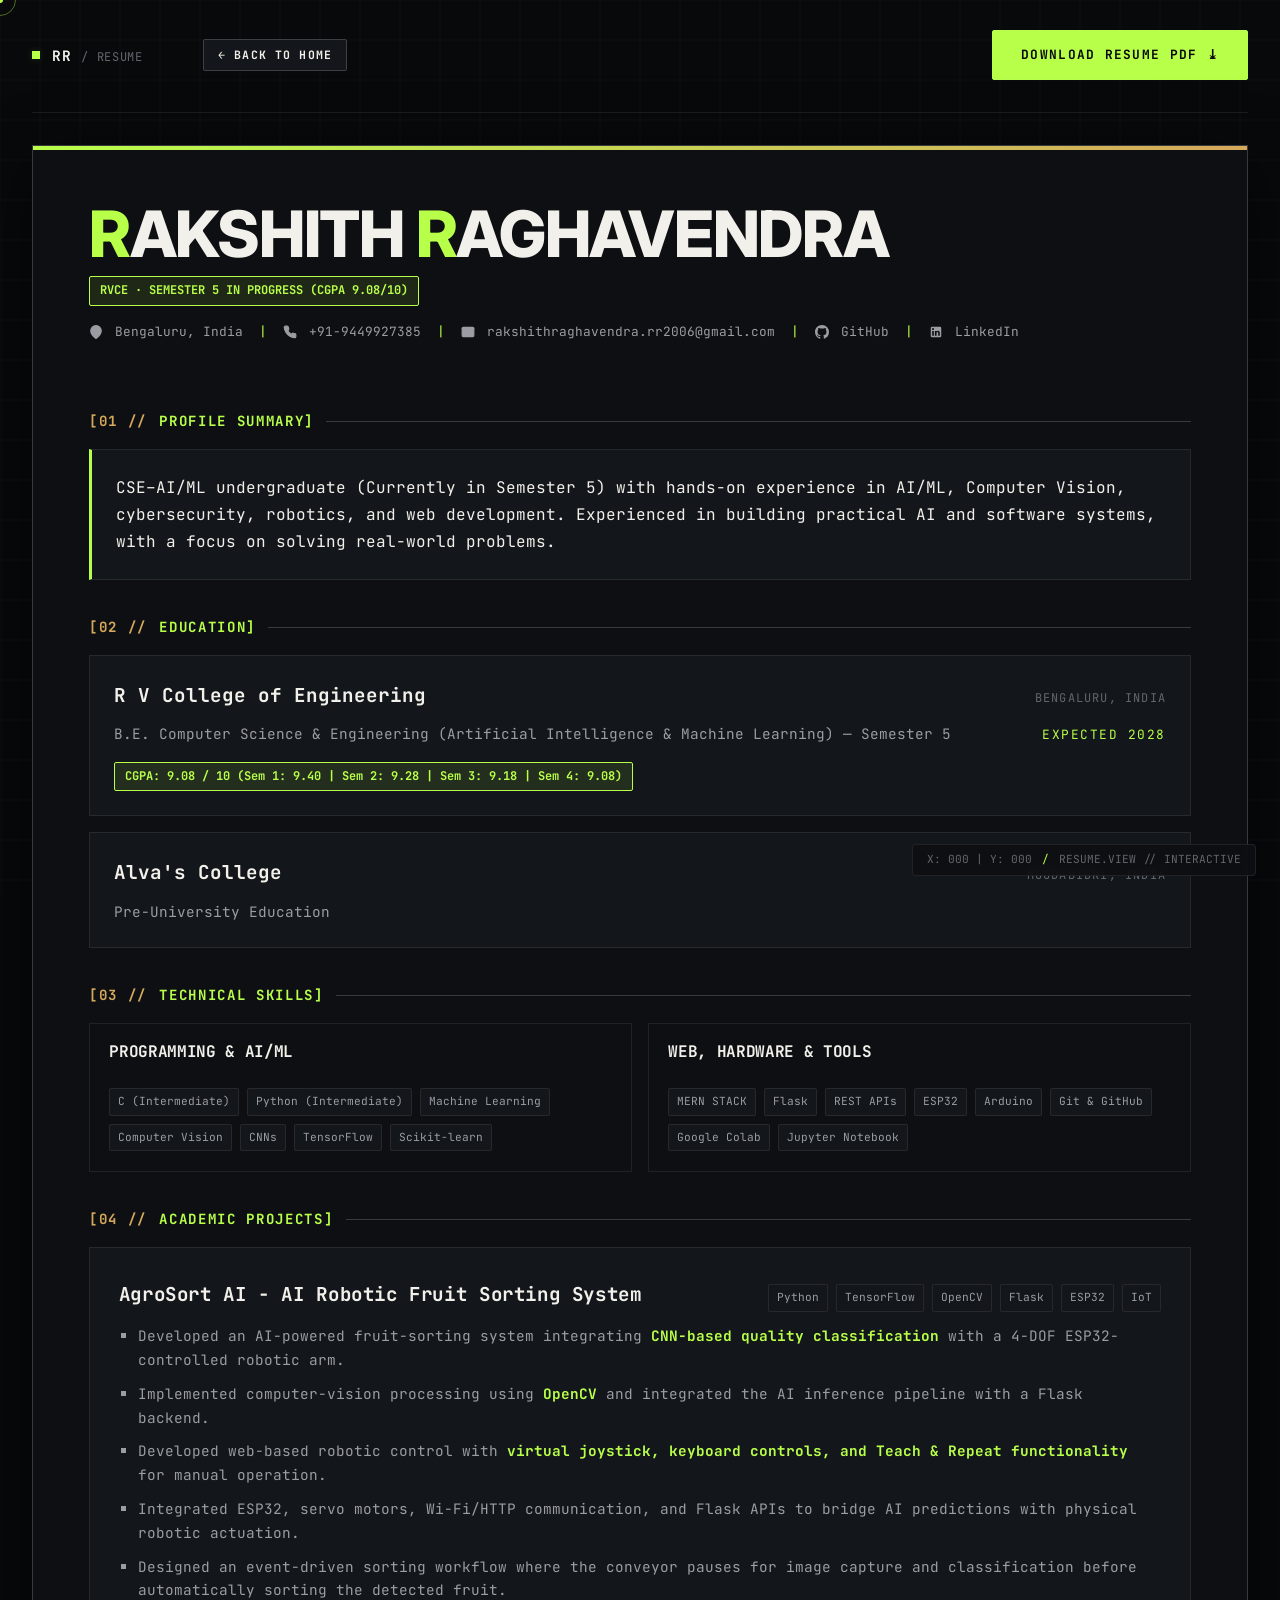
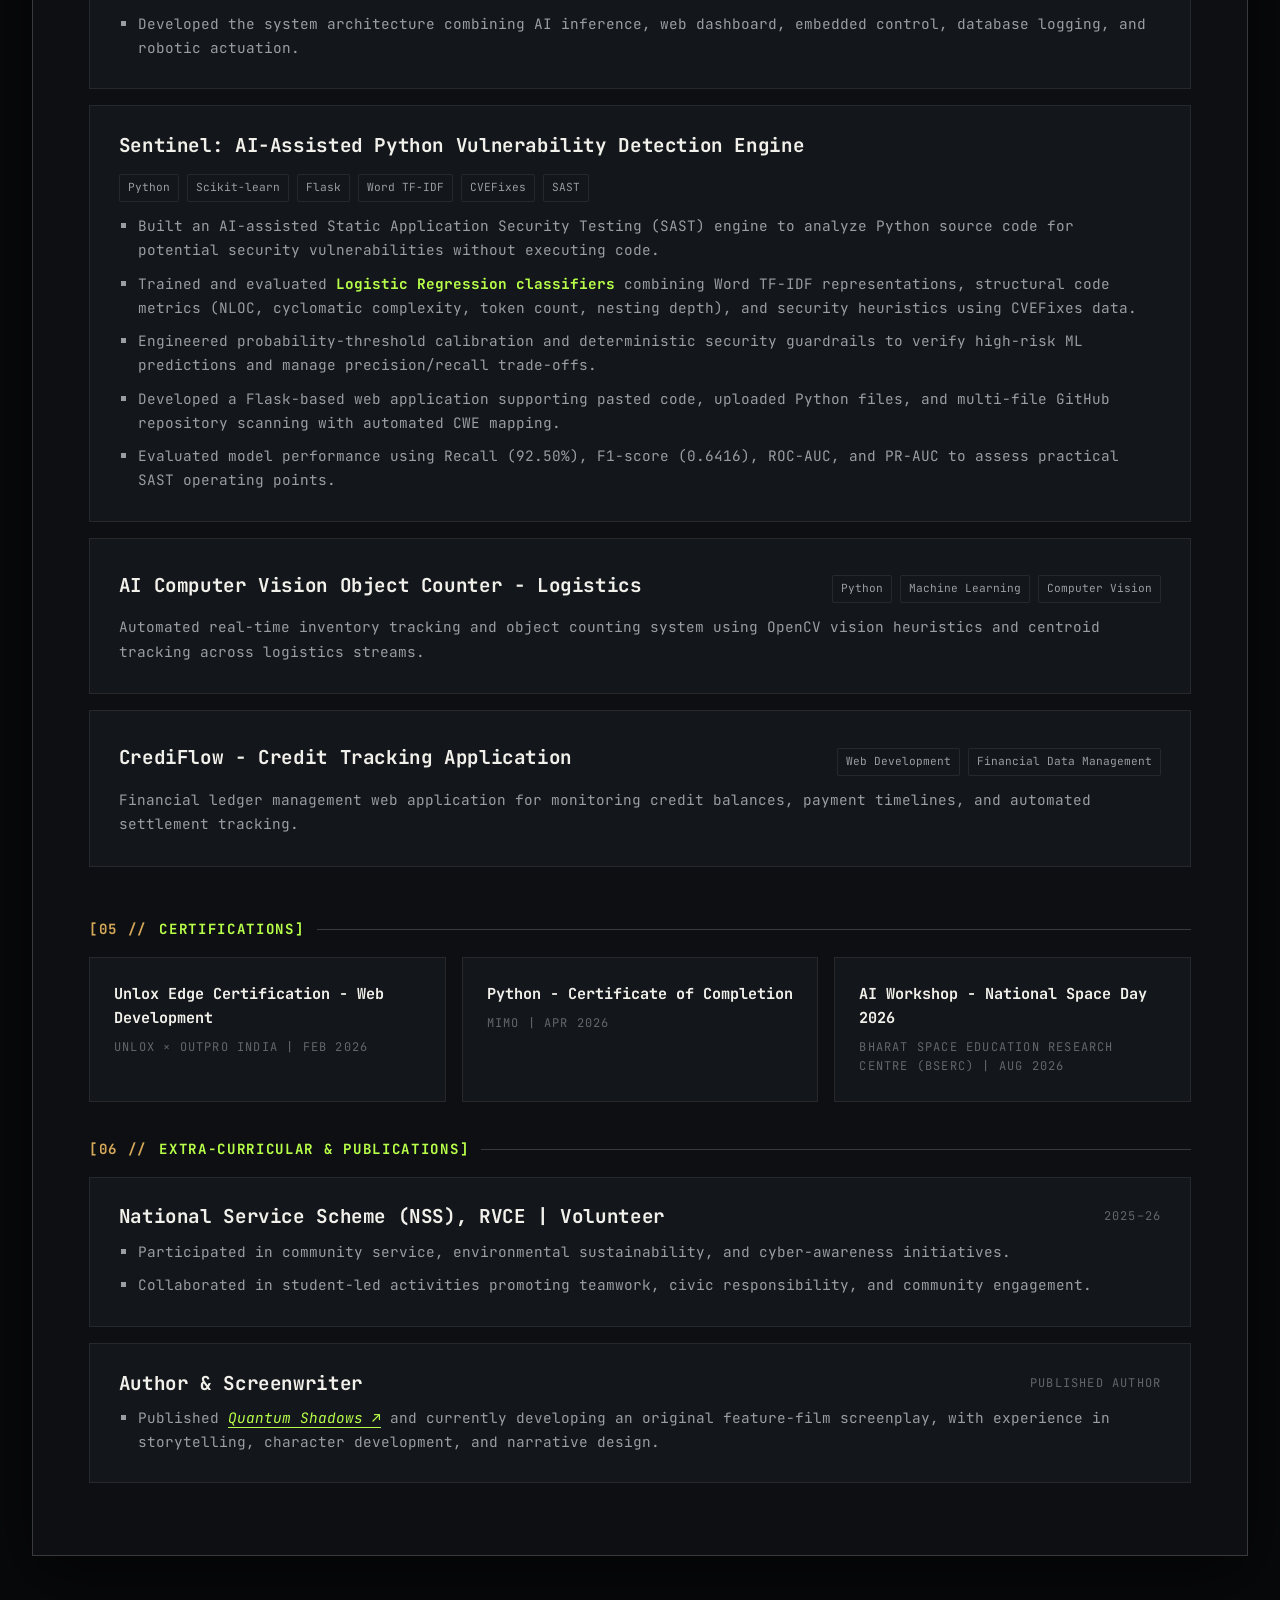
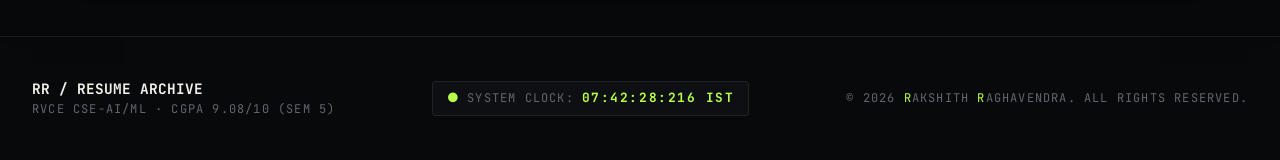
==== commit 87c109ff: "Update Sentinel and Huffman project details, metrics, assets, and case studies" ====
--- a/resume.html
+++ b/resume.html
@@ -191,23 +191,22 @@
                     <!-- Project 2: Sentinel SAST Engine -->
                     <article class="resume-project-item">
                         <div class="resume-project-header">
-                            <h3 class="resume-project-title">Sentinel: AI-Powered Python Vulnerability Detection Engine</h3>
+                            <h3 class="resume-project-title">Sentinel: AI-Assisted Python Vulnerability Detection Engine</h3>
                             <div class="project-tech-list">
                                 <span class="tech-tag">Python</span>
                                 <span class="tech-tag">Scikit-learn</span>
                                 <span class="tech-tag">Flask</span>
-                                <span class="tech-tag">TF-IDF</span>
-                                <span class="tech-tag">CVEFixes v1.0.7</span>
+                                <span class="tech-tag">Word TF-IDF</span>
+                                <span class="tech-tag">CVEFixes</span>
                                 <span class="tech-tag">SAST</span>
                             </div>
                         </div>
                         <ul class="resume-bullet-list">
-                            <li>Built an AI-powered Static Application Security Testing (SAST) system to detect potentially vulnerable Python methods without executing source code.</li>
-                            <li>Trained and evaluated <strong>Logistic Regression models</strong> using word-level TF-IDF features extracted from real-world vulnerable and patched code from the CVEFixes v1.0.7 dataset.</li>
-                            <li>Engineered security features combining <strong>NLOC, token count, cyclomatic complexity, nesting depth, and vulnerability-specific heuristics</strong>.</li>
-                            <li>Integrated handcrafted security guardrails for patterns involving <code>eval()</code>, <code>exec()</code>, command execution, SQL queries, and dynamic code execution.</li>
-                            <li>Developed a Flask-based web application supporting Python file and GitHub repository scanning, vulnerability classification, confidence scoring, and CWE mapping.</li>
-                            <li>Implemented data preprocessing, model training, evaluation, and testing workflows using Pandas, NumPy, Scikit-learn, Pytest, Git, and GitHub.</li>
+                            <li>Built an AI-assisted Static Application Security Testing (SAST) engine to analyze Python source code for potential security vulnerabilities without executing code.</li>
+                            <li>Trained and evaluated <strong>Logistic Regression classifiers</strong> combining Word TF-IDF representations, structural code metrics (NLOC, cyclomatic complexity, token count, nesting depth), and security heuristics using CVEFixes data.</li>
+                            <li>Engineered probability-threshold calibration and deterministic security guardrails to verify high-risk ML predictions and manage precision/recall trade-offs.</li>
+                            <li>Developed a Flask-based web application supporting pasted code, uploaded Python files, and multi-file GitHub repository scanning with automated CWE mapping.</li>
+                            <li>Evaluated model performance using Recall (92.50%), F1-score (0.6416), ROC-AUC, and PR-AUC to assess practical SAST operating points.</li>
                         </ul>
                     </article>
 
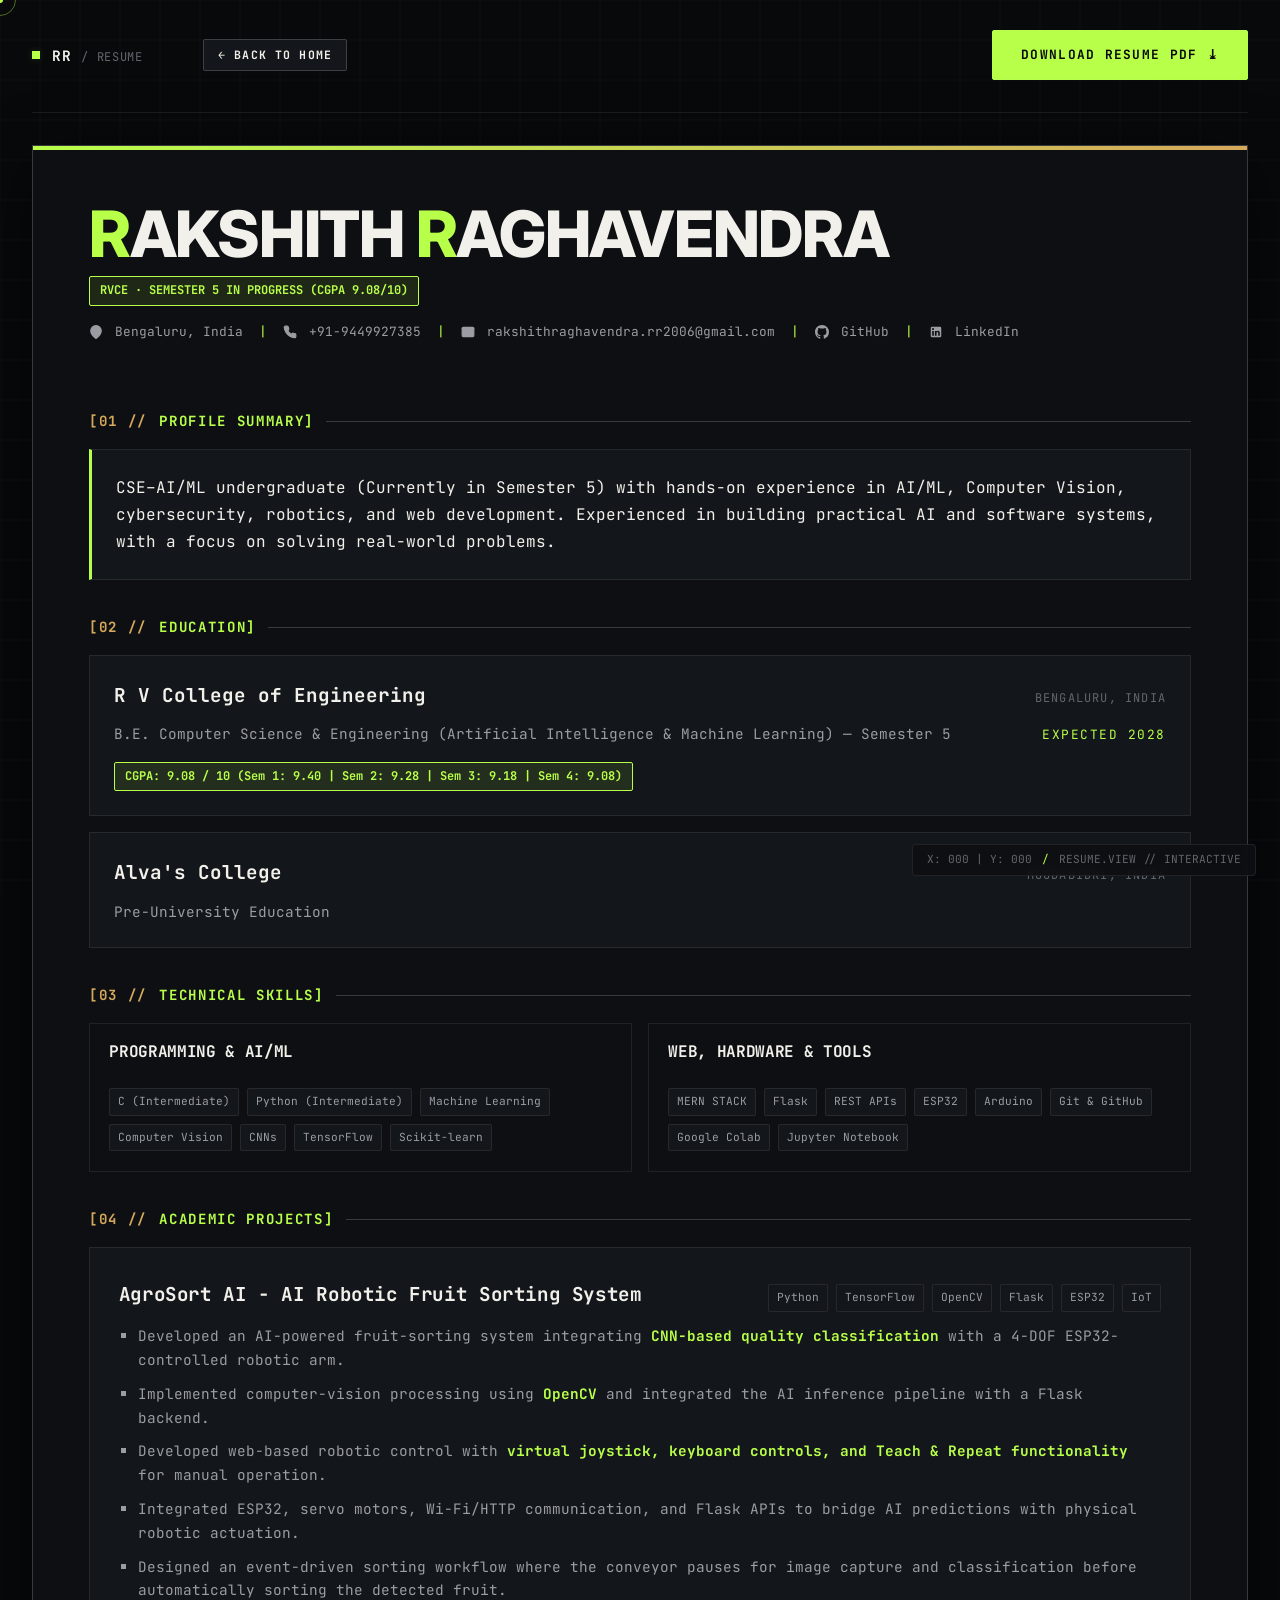
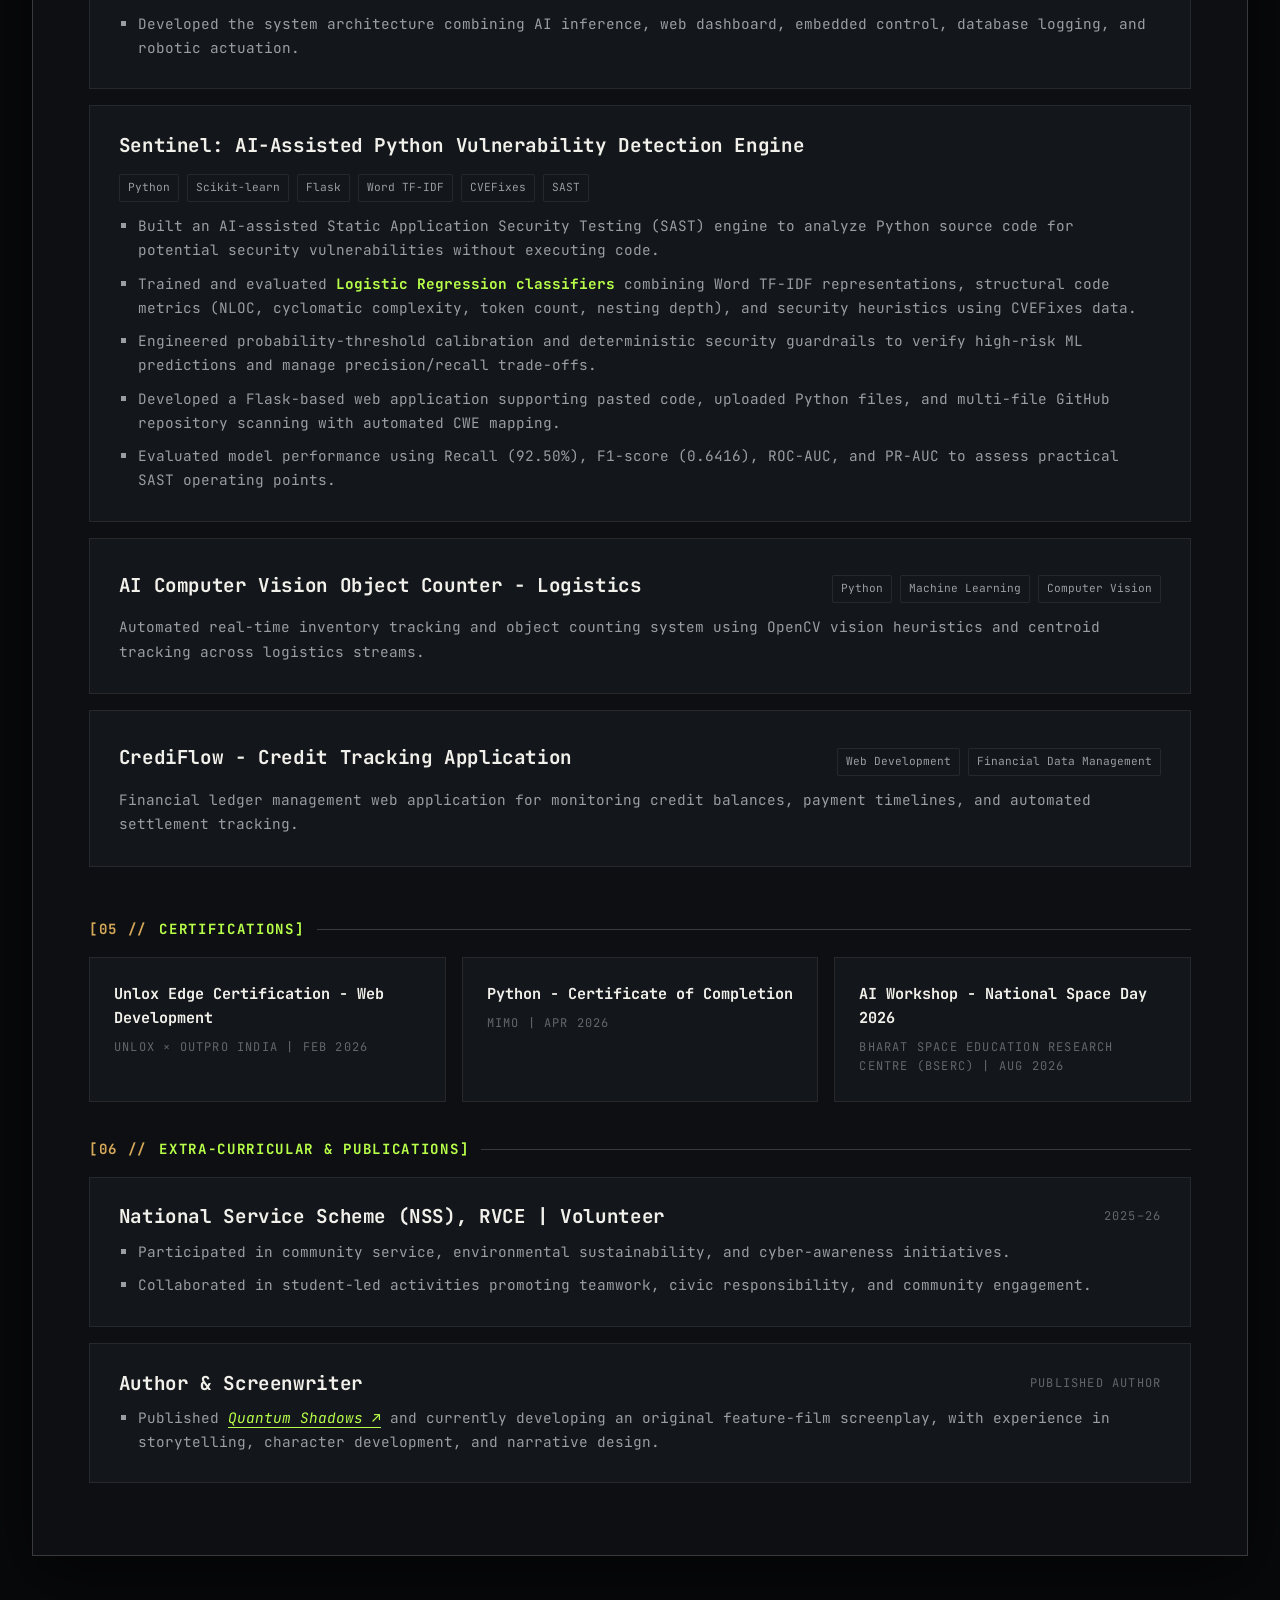
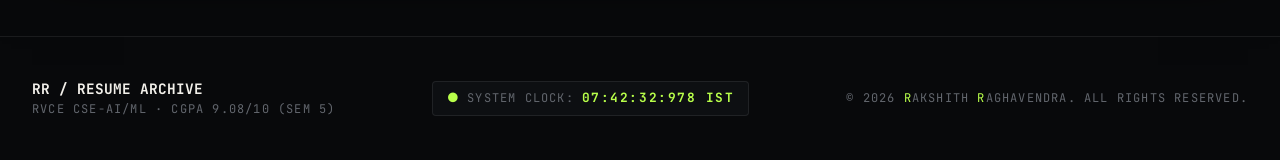
==== commit 990d869e: "Update AI Vision Box Counter project writeup, image asset, and links" ====
--- a/resume.html
+++ b/resume.html
@@ -3,6 +3,19 @@
 <head>
     <meta charset="UTF-8">
     <meta name="viewport" content="width=device-width, initial-scale=1.0">
+    <script>
+        // Force desktop layout rendering on mobile devices
+        (function() {
+            var isMobile = /Android|webOS|iPhone|iPad|iPod|BlackBerry|IEMobile|Opera Mini/i.test(navigator.userAgent) || window.screen.width < 1024;
+            if (isMobile) {
+                var meta = document.querySelector('meta[name="viewport"]');
+                if (meta) {
+                    var scale = Math.max(0.25, Math.min(1.0, window.screen.width / 1280));
+                    meta.setAttribute('content', 'width=1280, initial-scale=' + scale + ', maximum-scale=3.0, user-scalable=yes');
+                }
+            }
+        })();
+    </script>
     <title>Rakshith Raghavendra — Interactive Engineering Resume</title>
     <meta name="description" content="Official Engineering Resume of Rakshith Raghavendra. CSE-AI/ML Student at RVCE (CGPA: 9.08/10, Semester 5). AI/ML, Computer Vision, Cybersecurity, Embedded Systems & Robotics.">
 
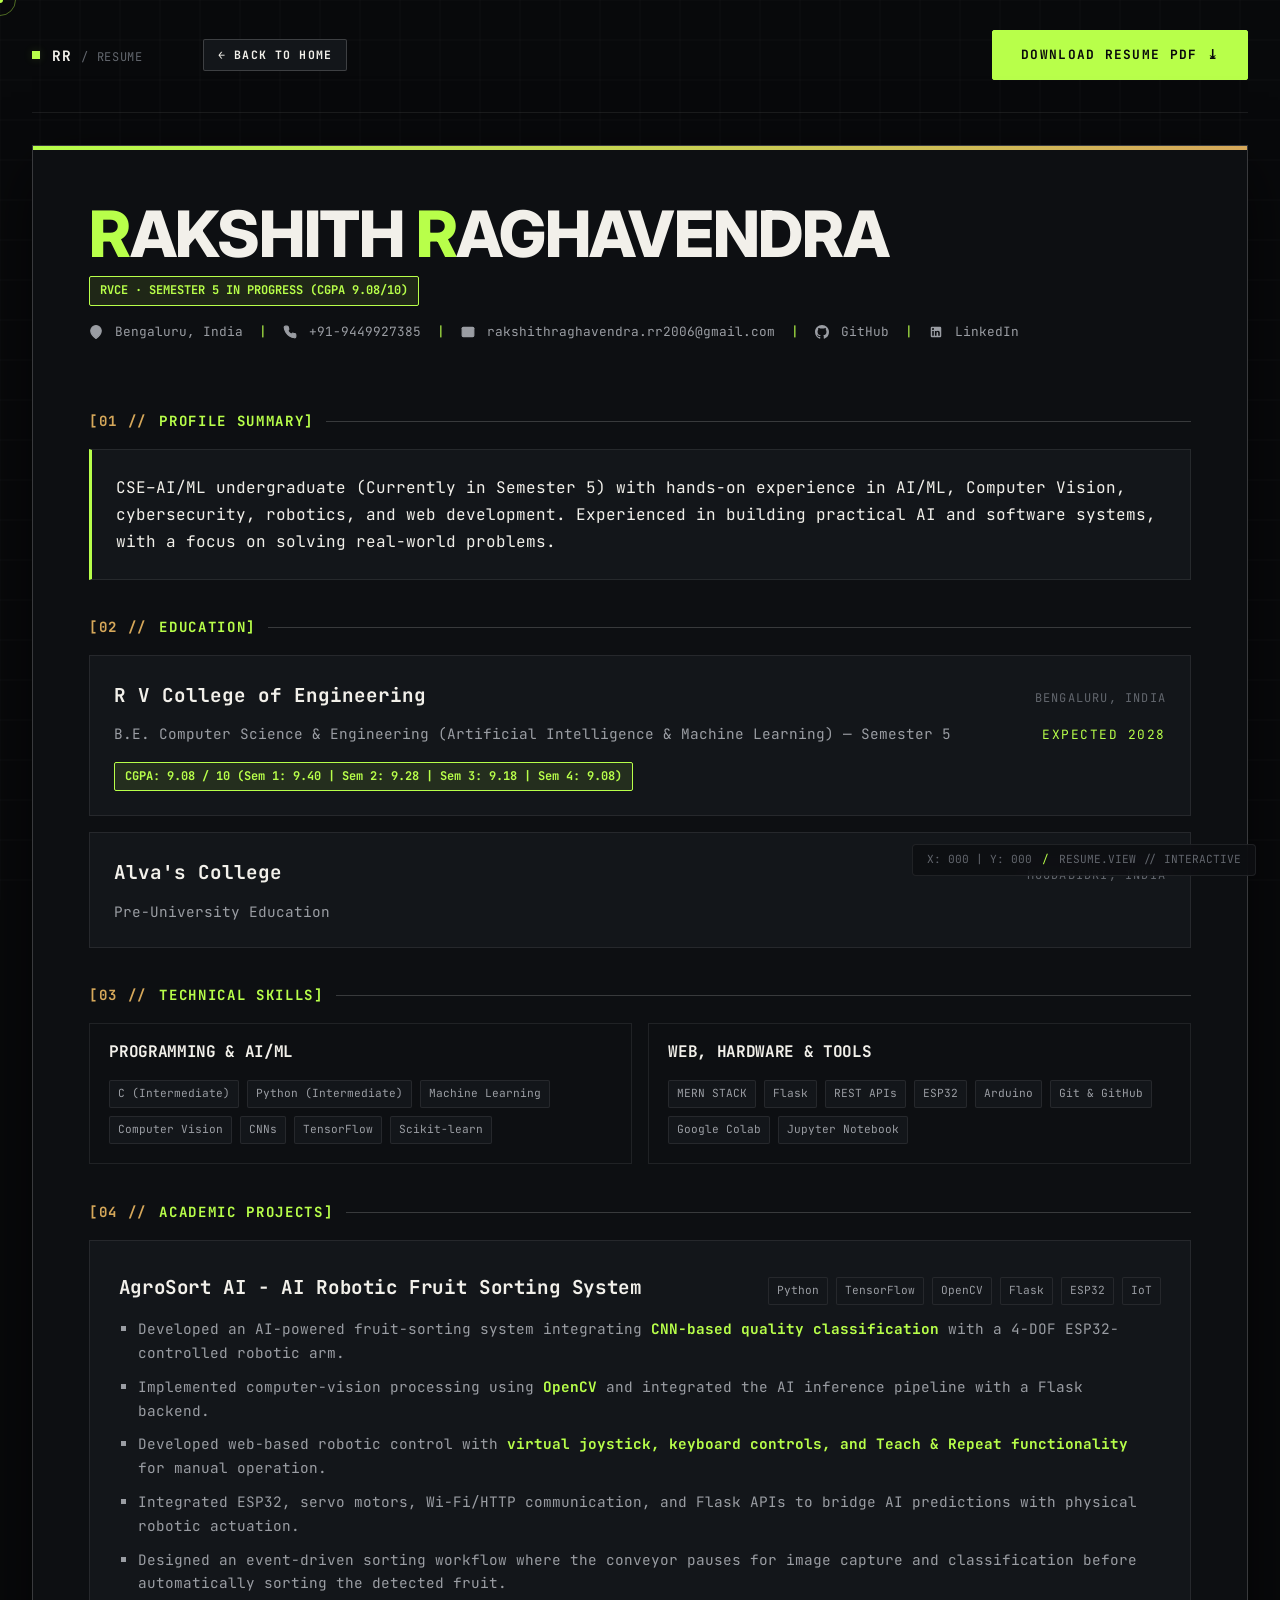
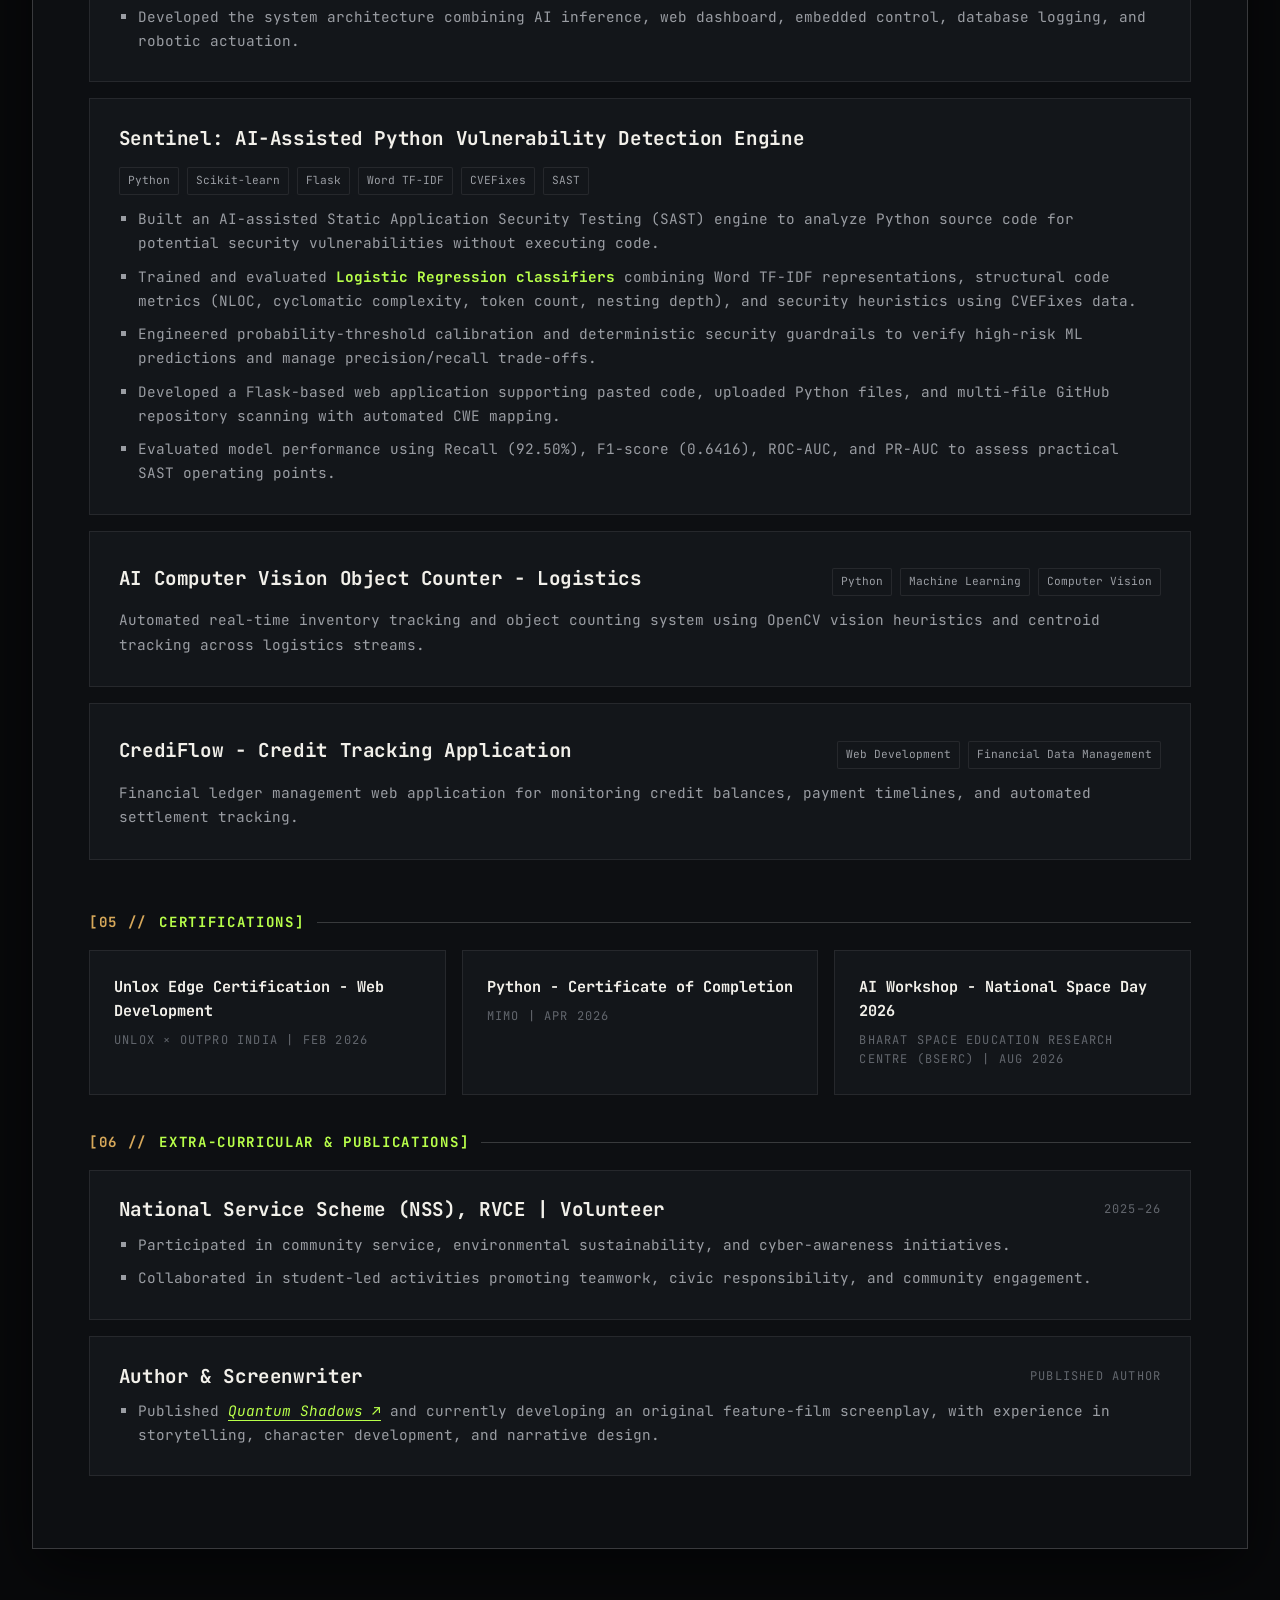
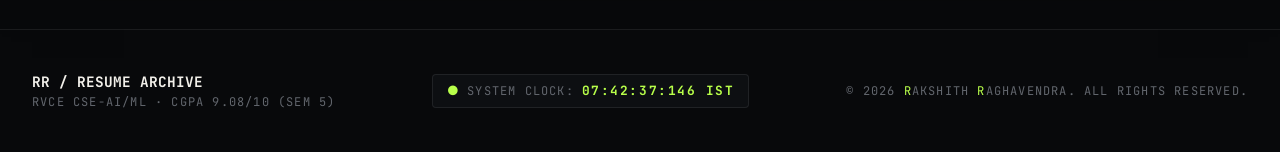
==== commit 58242111: "feat: Mobile UI redesign (Bento Box)" ====
--- a/resume.html
+++ b/resume.html
@@ -3,19 +3,7 @@
 <head>
     <meta charset="UTF-8">
     <meta name="viewport" content="width=device-width, initial-scale=1.0">
-    <script>
-        // Force desktop layout rendering on mobile devices
-        (function() {
-            var isMobile = /Android|webOS|iPhone|iPad|iPod|BlackBerry|IEMobile|Opera Mini/i.test(navigator.userAgent) || window.screen.width < 1024;
-            if (isMobile) {
-                var meta = document.querySelector('meta[name="viewport"]');
-                if (meta) {
-                    var scale = Math.max(0.25, Math.min(1.0, window.screen.width / 1280));
-                    meta.setAttribute('content', 'width=1280, initial-scale=' + scale + ', maximum-scale=3.0, user-scalable=yes');
-                }
-            }
-        })();
-    </script>
+
     <title>Rakshith Raghavendra — Interactive Engineering Resume</title>
     <meta name="description" content="Official Engineering Resume of Rakshith Raghavendra. CSE-AI/ML Student at RVCE (CGPA: 9.08/10, Semester 5). AI/ML, Computer Vision, Cybersecurity, Embedded Systems & Robotics.">
 
--- a/css/style.css
+++ b/css/style.css
@@ -220,6 +220,7 @@
 .section-padding {
     padding: 60px 0;
     border-bottom: 1px solid var(--border);
+    scroll-margin-top: calc(var(--header-height) + 20px);
 }
 
 /* --------------------------------------------------------------------------
@@ -1237,17 +1238,16 @@
     width: 100vw;
     height: 100vh;
     z-index: 3000;
-    display: flex;
+    display: none;
     align-items: center;
     justify-content: center;
     opacity: 0;
-    pointer-events: none;
     transition: opacity var(--transition-medium);
 }
 
 .project-modal.is-open {
+    display: flex;
     opacity: 1;
-    pointer-events: auto;
 }
 
 .modal-backdrop {
@@ -1264,7 +1264,7 @@
     position: relative;
     width: 90%;
     max-width: 960px;
-    max-height: 90vh;
+    max-height: 85vh;
     z-index: 3001;
     display: flex;
 }
@@ -1273,10 +1273,12 @@
     background-color: var(--bg-secondary);
     border: 1px solid var(--border-bright);
     width: 100%;
-    max-height: 90vh;
-    overflow-y: auto;
+    max-height: 85vh;
+    overflow-y: scroll;
+    overscroll-behavior: contain;
     position: relative;
     box-shadow: 0 20px 50px rgba(0, 0, 0, 0.8);
+    -webkit-overflow-scrolling: touch;
 }
 
 .modal-close-btn {
@@ -1330,6 +1332,7 @@
     display: grid;
     grid-template-columns: 2fr 1fr;
     gap: 3rem;
+    align-items: start;
 }
 
 .modal-section-title {
@@ -1350,11 +1353,28 @@
 
 .modal-sidebar {
     background-color: var(--surface);
-    padding: 1.5rem;
-    border: 1px solid var(--border);
-    display: flex;
-    flex-direction: column;
-    gap: 1.5rem;
+    padding: 1.1rem;
+    border: 1px solid var(--border-bright);
+    display: flex;
+    flex-direction: column;
+    gap: 1rem;
+    align-self: flex-start;
+    position: sticky;
+    top: 1.5rem;
+}
+
+body.is-modal-active {
+    overflow: hidden !important;
+}
+
+body.is-modal-active main,
+body.is-modal-active header,
+body.is-modal-active footer {
+    pointer-events: none !important;
+}
+
+body.is-modal-active .project-modal {
+    pointer-events: auto !important;
 }
 
 .side-block {
@@ -1528,17 +1548,20 @@
 .capabilities-grid {
     display: grid;
     grid-template-columns: repeat(4, 1fr);
-    gap: 1.5rem;
+    gap: 0.75rem;
 }
 
 .capability-card {
     background-color: var(--bg-secondary);
     border: 1px solid var(--border);
-    padding: 2rem;
-    display: flex;
-    flex-direction: column;
-    gap: 1.2rem;
-    transition: transform var(--transition-medium), border-color var(--transition-medium);
+    padding: 1.4rem 1rem;
+    display: flex;
+    flex-direction: column;
+    gap: 0.75rem;
+    box-sizing: border-box;
+    max-width: 100%;
+    overflow: hidden;
+    transition: transform var(--transition-medium), border-color var(--transition-medium), box-shadow var(--transition-medium);
 }
 
 .capability-card:hover {
@@ -1565,7 +1588,7 @@
 
 .cap-item {
     font-family: var(--font-mono);
-    font-size: 0.8rem;
+    font-size: 0.78rem;
     color: var(--text-secondary);
     display: flex;
     align-items: center;
@@ -1575,6 +1598,49 @@
 .cap-item::before {
     content: "▹";
     color: var(--accent);
+}
+
+.cap-pattern {
+    padding: 5px 6px;
+    background-color: var(--surface);
+    border: 1px solid var(--border-bright);
+    border-radius: 2px;
+    margin-top: 2px;
+    margin-bottom: 2px;
+}
+
+.pattern-flow {
+    font-family: var(--font-mono);
+    font-size: 0.62rem;
+    color: var(--accent);
+    letter-spacing: 0;
+    display: block;
+    white-space: nowrap;
+    text-align: center;
+    transition: color var(--transition-medium);
+}
+
+/* Option 1: Sequential DNA Pulse Loop Animation */
+.capability-card.is-active-pulse {
+    border-color: var(--accent) !important;
+    box-shadow: 0 0 25px rgba(184, 255, 74, 0.22), inset 0 0 15px rgba(184, 255, 74, 0.04);
+    transform: translateY(-4px);
+}
+
+.capability-card.is-active-pulse .mono-accent {
+    color: var(--accent) !important;
+    text-shadow: 0 0 8px rgba(184, 255, 74, 0.4);
+}
+
+.capability-card.is-active-pulse .cap-pattern {
+    border-color: var(--accent) !important;
+    background-color: rgba(184, 255, 74, 0.08) !important;
+    box-shadow: 0 0 12px rgba(184, 255, 74, 0.15);
+}
+
+.capability-card.is-active-pulse .pattern-flow {
+    color: var(--accent) !important;
+    font-weight: 700;
 }
 
 /* --------------------------------------------------------------------------
@@ -2288,6 +2354,12 @@
 /* --------------------------------------------------------------------------
    20. RESPONSIVE BREAKPOINTS
    -------------------------------------------------------------------------- */
+@media (max-width: 1366px) {
+    .capabilities-section .container {
+        padding: 0 1.25rem;
+    }
+}
+
 @media (max-width: 1100px) {
     .hero-layout-grid {
         grid-template-columns: 1fr;
@@ -2399,3 +2471,268 @@
         font-size: 1.75rem;
     }
 }
+
+/* MOBILE OPTIMIZATIONS (ADDED) */
+@media (max-width: 768px) {
+    #project-filters {
+        overflow-x: auto;
+        -webkit-overflow-scrolling: touch;
+        scrollbar-width: none;
+        padding-bottom: 4px;
+        white-space: nowrap;
+        flex-wrap: nowrap !important;
+        justify-content: flex-start;
+    }
+    #project-filters::-webkit-scrollbar {
+        display: none;
+    }
+}
+
+@media (max-width: 576px) {
+    .hero-terminal-window .terminal-body {
+        padding: 1rem;
+        font-size: 0.75rem;
+    }
+    .domain-pills {
+        flex-wrap: nowrap !important;
+        overflow-x: auto;
+        -webkit-overflow-scrolling: touch;
+        scrollbar-width: none;
+        white-space: nowrap;
+    }
+    .domain-pills::-webkit-scrollbar {
+        display: none;
+    }
+    .incident-card {
+        padding: 1.2rem 1rem !important;
+    }
+    .incident-step-label {
+        font-size: 0.72rem;
+    }
+    #cgpa-counter {
+        font-size: clamp(3rem, 12vw, 4.5rem) !important;
+    }
+    .sem-progression-box {
+        display: grid;
+        grid-template-columns: repeat(2, 1fr);
+        gap: 10px;
+    }
+    .modal-content {
+        padding: 1.5rem 1rem !important;
+    }
+    .modal-close-btn {
+        top: 12px !important;
+        right: 12px !important;
+        width: 34px !important;
+        height: 34px !important;
+    }
+    .modal-sidebar {
+        border-top: 1px solid var(--border);
+        border-left: none !important;
+        padding-top: 1.5rem !important;
+        margin-top: 1.5rem !important;
+    }
+    .footer-container {
+        flex-direction: column;
+        align-items: center;
+        text-align: center;
+        gap: 2rem;
+    }
+}
+
+/* ==========================================================================
+   BENTO BOX MOBILE REDESIGN
+   ========================================================================== */
+@media (max-width: 768px) {
+    /* HERO BENTO GRID */
+    .hero-container {
+        display: grid !important;
+        grid-template-columns: 1fr;
+        gap: 15px;
+        padding-top: 2rem !important;
+    }
+    
+    .hero-content {
+        background-color: var(--bg-secondary);
+        border: 1px solid var(--border);
+        border-radius: 16px;
+        padding: 1.5rem;
+    }
+    
+    .hero-terminal-window {
+        margin: 0;
+        border-radius: 16px;
+        border: 1px solid var(--border);
+        width: 100%;
+    }
+    
+    .hero-stats {
+        display: grid !important;
+        grid-template-columns: 1fr 1fr;
+        gap: 15px;
+        margin-top: 15px;
+        flex-direction: row; /* override flex */
+    }
+    
+    .hero-stats .stat-item {
+        background-color: var(--bg-secondary);
+        border: 1px solid var(--border);
+        border-radius: 16px;
+        padding: 1.2rem;
+        display: flex;
+        flex-direction: column;
+        align-items: center;
+        justify-content: center;
+        text-align: center;
+        margin-right: 0 !important;
+    }
+
+    /* PROJECTS MASONRY GRID */
+    .projects-grid {
+        display: grid !important;
+        grid-template-columns: repeat(2, 1fr) !important;
+        gap: 15px;
+    }
+    
+    .project-card {
+        border-radius: 16px !important;
+        border: 1px solid var(--border) !important;
+        position: relative;
+        cursor: pointer;
+        overflow: hidden;
+    }
+    
+    .project-card-header, 
+    .project-card-desc, 
+    .project-tech-list, 
+    .project-card-footer {
+        display: none !important;
+    }
+    
+    .project-image-wrapper {
+        height: 100%;
+        border-bottom: none !important;
+    }
+    
+    .project-img {
+        height: 140px !important;
+    }
+    
+    .project-badge {
+        font-size: 0.5rem !important;
+        padding: 2px 6px !important;
+        top: 6px !important;
+        right: 6px !important;
+    }
+    
+    .project-card-body {
+        position: absolute;
+        bottom: 0;
+        left: 0;
+        width: 100%;
+        padding: 15px 10px 10px 10px !important;
+        background: linear-gradient(to top, rgba(0,0,0,0.9), transparent) !important;
+        border-radius: 0 0 16px 16px;
+        display: flex;
+        align-items: flex-end;
+    }
+    
+    .project-card-title {
+        color: white !important;
+        font-size: 0.65rem !important;
+        margin: 0 !important;
+        text-shadow: 0 2px 4px rgba(0,0,0,0.9);
+        font-family: var(--font-mono);
+    }
+    
+    /* WHAT BROKE HORIZONTAL SCROLL */
+    .incidents-grid {
+        display: flex !important;
+        flex-direction: row !important;
+        overflow-x: auto;
+        -webkit-overflow-scrolling: touch;
+        scrollbar-width: none;
+        gap: 15px;
+        padding-bottom: 20px;
+        margin-left: -20px;
+        margin-right: -20px;
+        padding-left: 20px;
+        padding-right: 20px;
+    }
+    
+    .incidents-grid::-webkit-scrollbar {
+        display: none;
+    }
+    
+    .incident-card {
+        min-width: 85vw;
+        border-radius: 16px;
+    }
+    /* RESUME BENTO HEADER */
+    .resume-hero-block > div:first-child {
+        display: grid !important;
+        grid-template-columns: 1fr;
+        gap: 15px;
+    }
+    
+    .resume-name {
+        background-color: var(--bg-secondary);
+        border: 1px solid var(--border);
+        border-radius: 16px;
+        padding: 1.5rem;
+        text-align: center;
+        margin: 0;
+        font-size: 1.4rem !important;
+    }
+    
+    .cgpa-highlight {
+        background-color: var(--bg-secondary);
+        border: 1px solid var(--border);
+        border-radius: 16px;
+        padding: 1.2rem;
+        text-align: center;
+        font-size: 0.8rem;
+        display: block;
+        line-height: 1.4;
+    }
+    
+    .resume-contact-bar {
+        display: grid !important;
+        grid-template-columns: 1fr 1fr;
+        gap: 15px;
+        border: none !important;
+        padding: 0 !important;
+        margin-top: 15px !important;
+    }
+    
+    .resume-contact-item {
+        background-color: var(--bg-secondary);
+        border: 1px solid var(--border);
+        border-radius: 16px;
+        padding: 1rem 0.5rem;
+        display: flex;
+        flex-direction: column;
+        align-items: center;
+        text-align: center;
+        font-size: 0.75rem;
+        word-break: break-all;
+        justify-content: center;
+    }
+    
+    .meta-sep { 
+        display: none !important; 
+    }
+    
+    .capabilities-grid {
+        display: grid !important;
+        grid-template-columns: 1fr !important;
+        gap: 15px !important;
+    }
+    
+    .capability-card {
+        border-radius: 16px !important;
+        border: 1px solid var(--border) !important;
+        background-color: var(--bg-secondary) !important;
+    }
+}
+
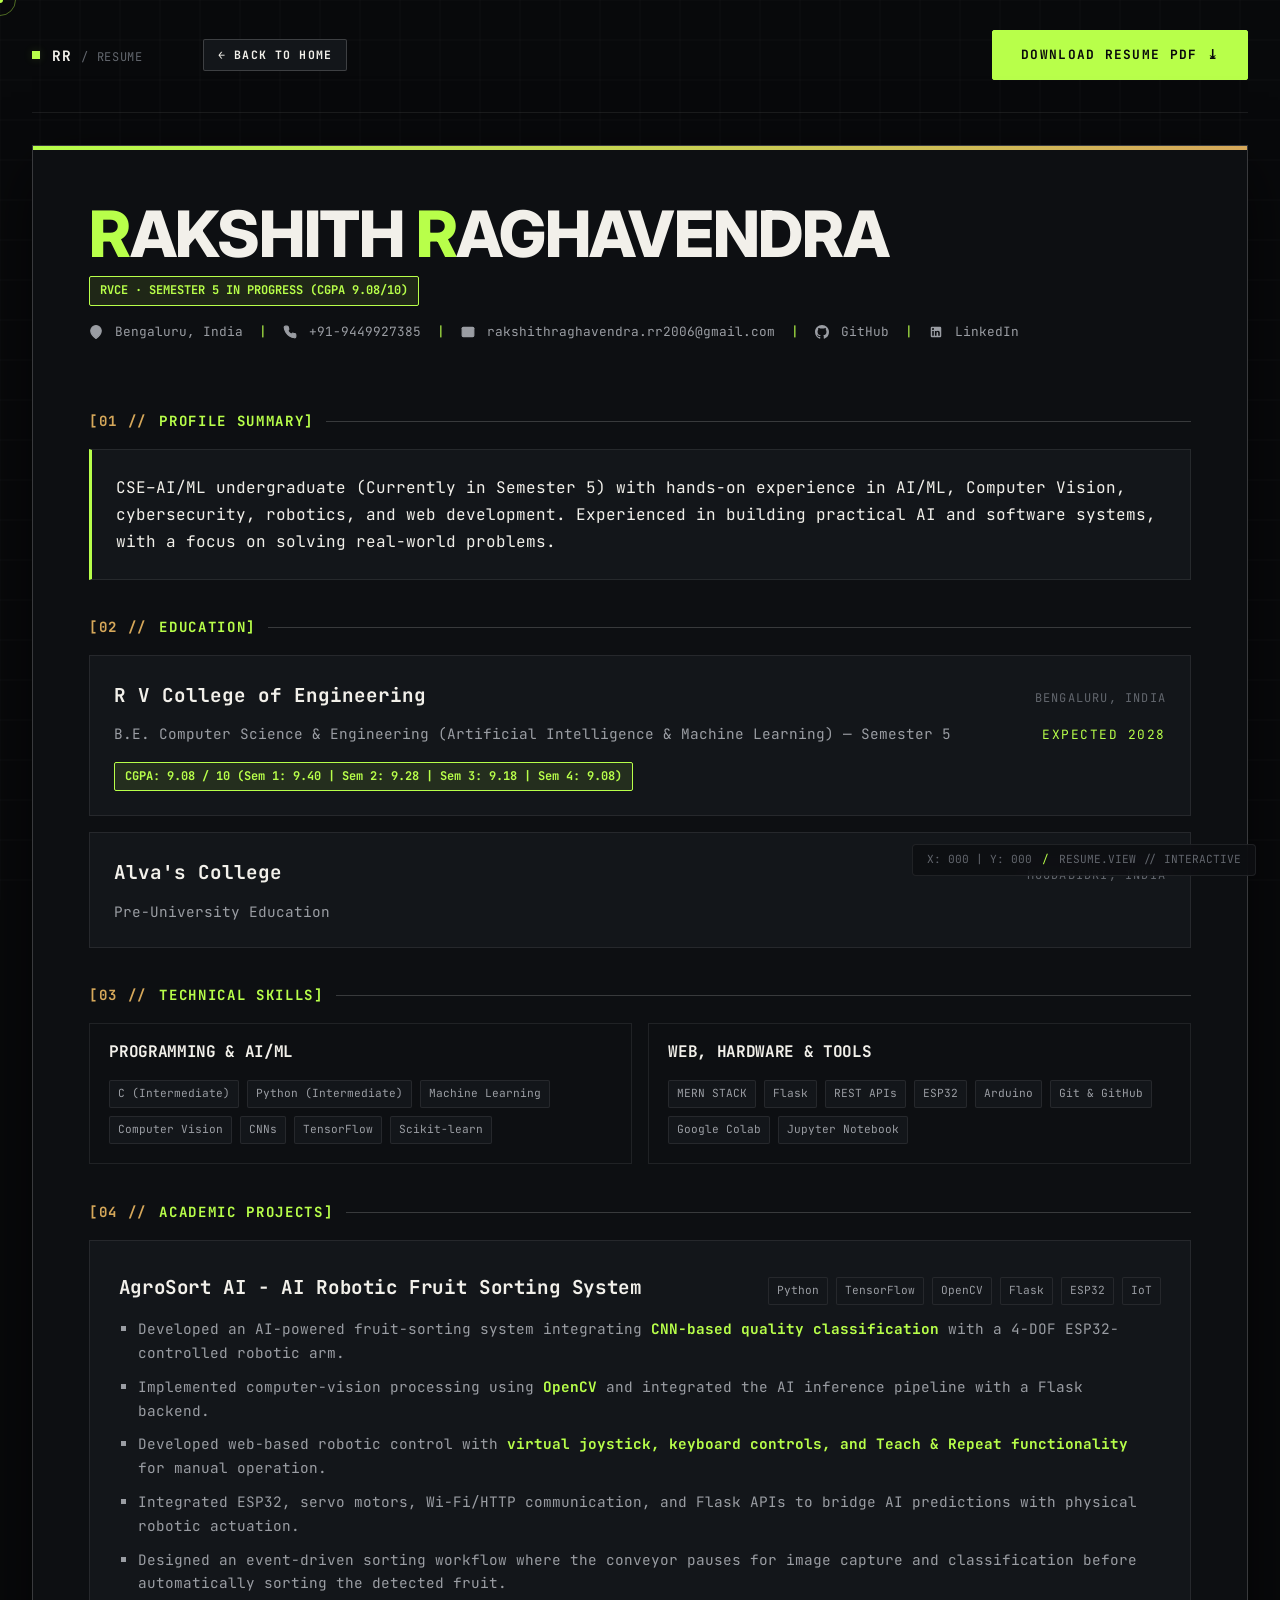
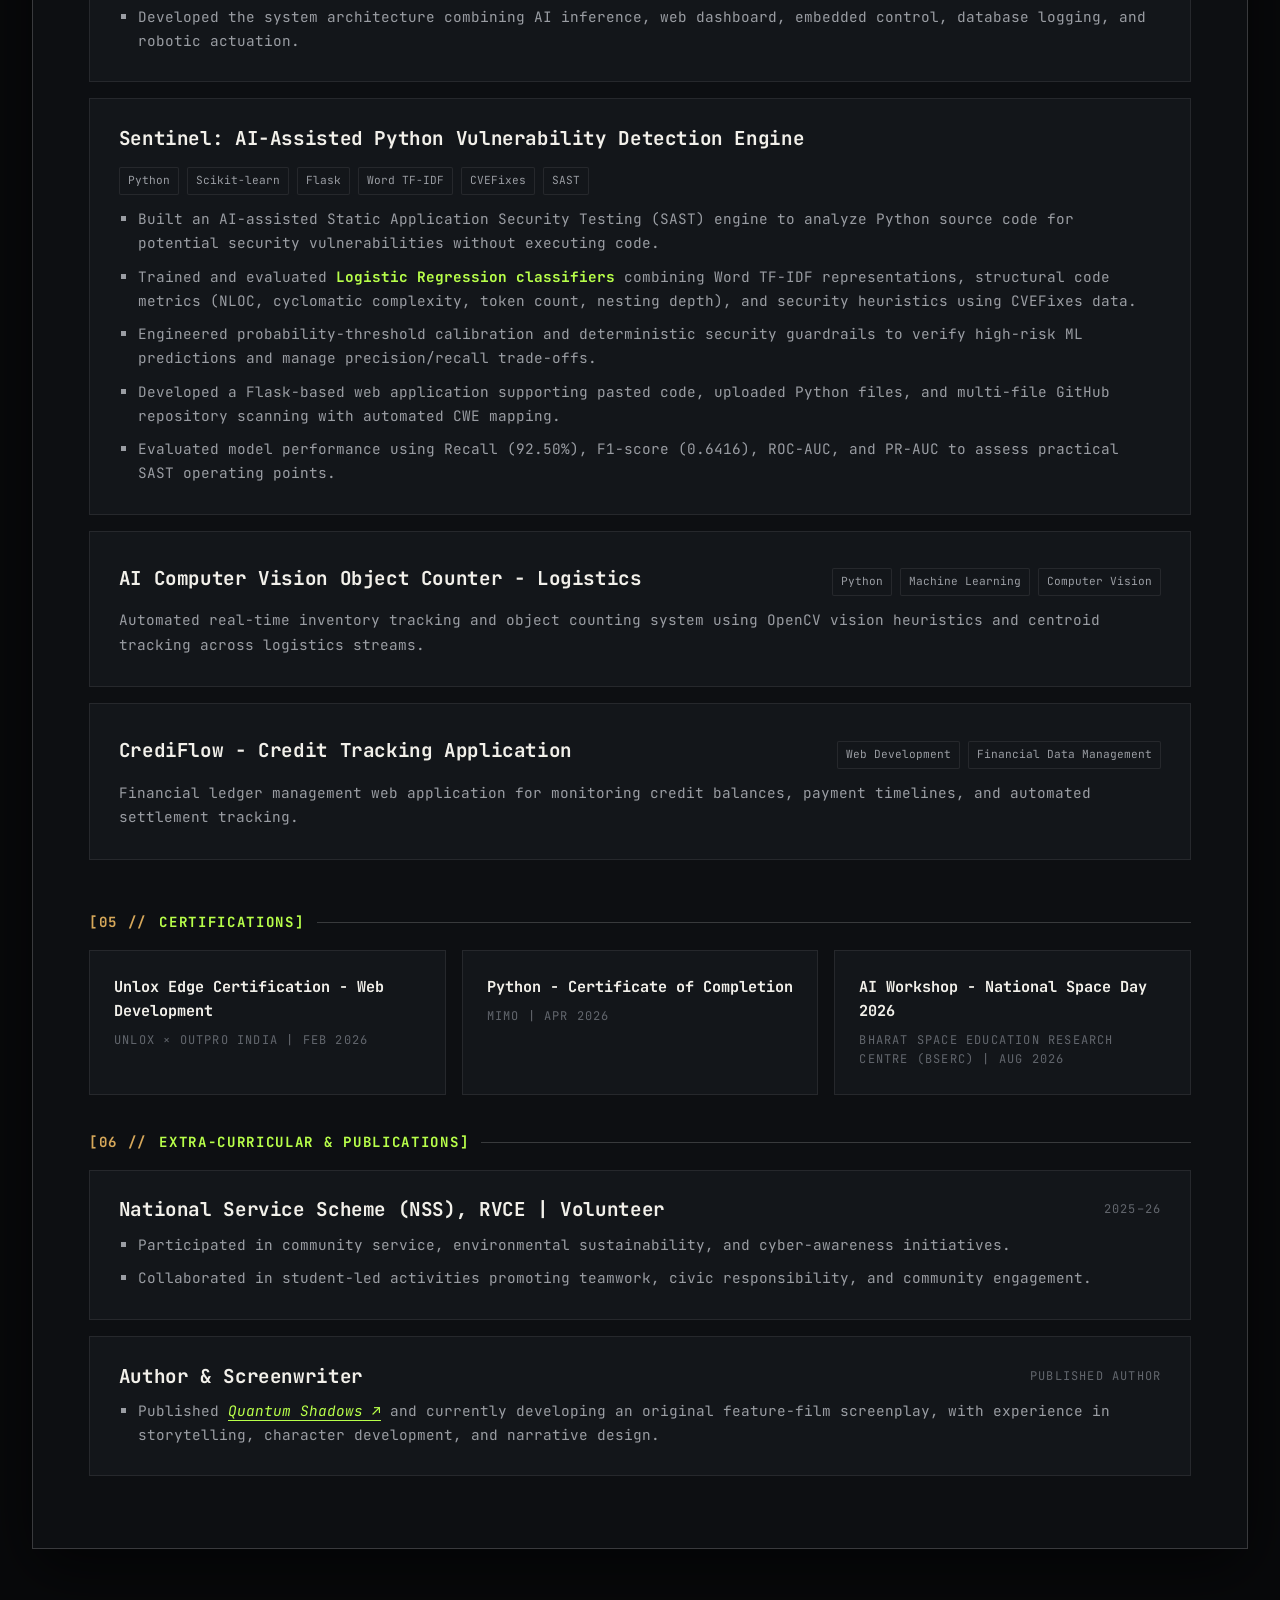
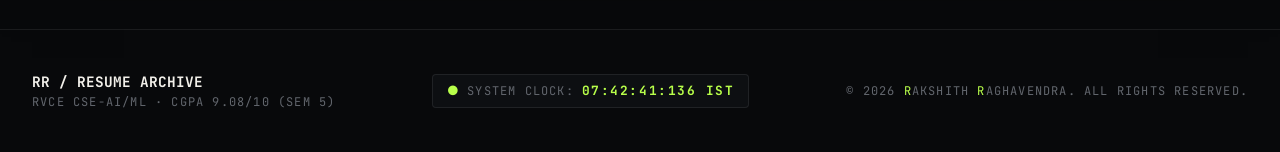
==== commit 80a79ff0: "fix: global mobile overlaps, vercel analytics, scroll-snap incidents carousel" ====
--- a/resume.html
+++ b/resume.html
@@ -17,6 +17,12 @@
 
     <!-- CSS Stylesheet -->
     <link rel="stylesheet" href="css/style.css">
+
+    <!-- Vercel Analytics -->
+    <script>
+        window.va = window.va || function () { (window.vaq = window.vaq || []).push(arguments); };
+    </script>
+    <script defer src="/_vercel/insights/script.js"></script>
 </head>
 <body>
     <!-- Canvas Technical Grid & Coordinate Layer -->
--- a/css/style.css
+++ b/css/style.css
@@ -1511,11 +1511,14 @@
     display: flex;
     flex-direction: column;
     gap: 1rem;
-    transition: border-color var(--transition-fast);
+    transition: background-color var(--transition-fast), border-color var(--transition-fast), transform var(--transition-fast);
+    cursor: pointer;
 }
 
 .incident-card:hover {
     border-color: var(--accent-warm);
+    background-color: var(--surface);
+    transform: translateY(-4px);
 }
 
 .incident-tag {
@@ -1959,6 +1962,8 @@
     font-size: 1.1rem;
     font-weight: 700;
     color: var(--text-primary);
+    word-break: break-all;
+    overflow-wrap: break-word;
 }
 
 .contact-link-item:hover .link-name {
@@ -2106,6 +2111,11 @@
     display: flex;
     align-items: center;
     gap: 6px;
+}
+
+.resume-contact-item a {
+    word-break: break-all;
+    overflow-wrap: break-word;
 }
 
 .resume-contact-item a:hover {
@@ -2400,7 +2410,10 @@
         grid-template-columns: 1fr;
     }
     .contact-card {
-        padding: 2rem;
+        padding: 1.25rem;
+    }
+    .contact-headline {
+        font-size: 2rem !important;
     }
     .grid-hud {
         display: none;
@@ -2412,6 +2425,14 @@
         flex-direction: column;
         gap: 1rem;
         align-items: flex-start;
+    }
+    .edu-header, .resume-project-header {
+        flex-direction: column;
+        align-items: flex-start;
+        gap: 8px;
+    }
+    .link-name {
+        font-size: 0.85rem;
     }
 }
 
@@ -2514,7 +2535,7 @@
     }
     .sem-progression-box {
         display: grid;
-        grid-template-columns: repeat(2, 1fr);
+        grid-template-columns: 1fr;
         gap: 10px;
     }
     .modal-content {
@@ -2568,10 +2589,9 @@
     
     .hero-stats {
         display: grid !important;
-        grid-template-columns: 1fr 1fr;
+        grid-template-columns: 1fr;
         gap: 15px;
         margin-top: 15px;
-        flex-direction: row; /* override flex */
     }
     
     .hero-stats .stat-item {
@@ -2645,13 +2665,14 @@
         font-family: var(--font-mono);
     }
     
-    /* WHAT BROKE HORIZONTAL SCROLL */
+    /* INCIDENT LOGBOOK CARD MOBILE - SCROLL SNAP CAROUSEL */
     .incidents-grid {
         display: flex !important;
         flex-direction: row !important;
         overflow-x: auto;
         -webkit-overflow-scrolling: touch;
         scrollbar-width: none;
+        scroll-snap-type: x mandatory;
         gap: 15px;
         padding-bottom: 20px;
         margin-left: -20px;
@@ -2667,6 +2688,8 @@
     .incident-card {
         min-width: 85vw;
         border-radius: 16px;
+        scroll-snap-align: center;
+        flex-shrink: 0;
     }
     /* RESUME BENTO HEADER */
     .resume-hero-block > div:first-child {
@@ -2736,3 +2759,13 @@
     }
 }
 
+/* DISABLE CUSTOM CURSOR ON TOUCH DEVICES */
+@media (hover: none) and (pointer: coarse) {
+    .cursor-dot, .cursor-ring {
+        display: none !important;
+    }
+    body {
+        cursor: auto !important;
+    }
+}
+
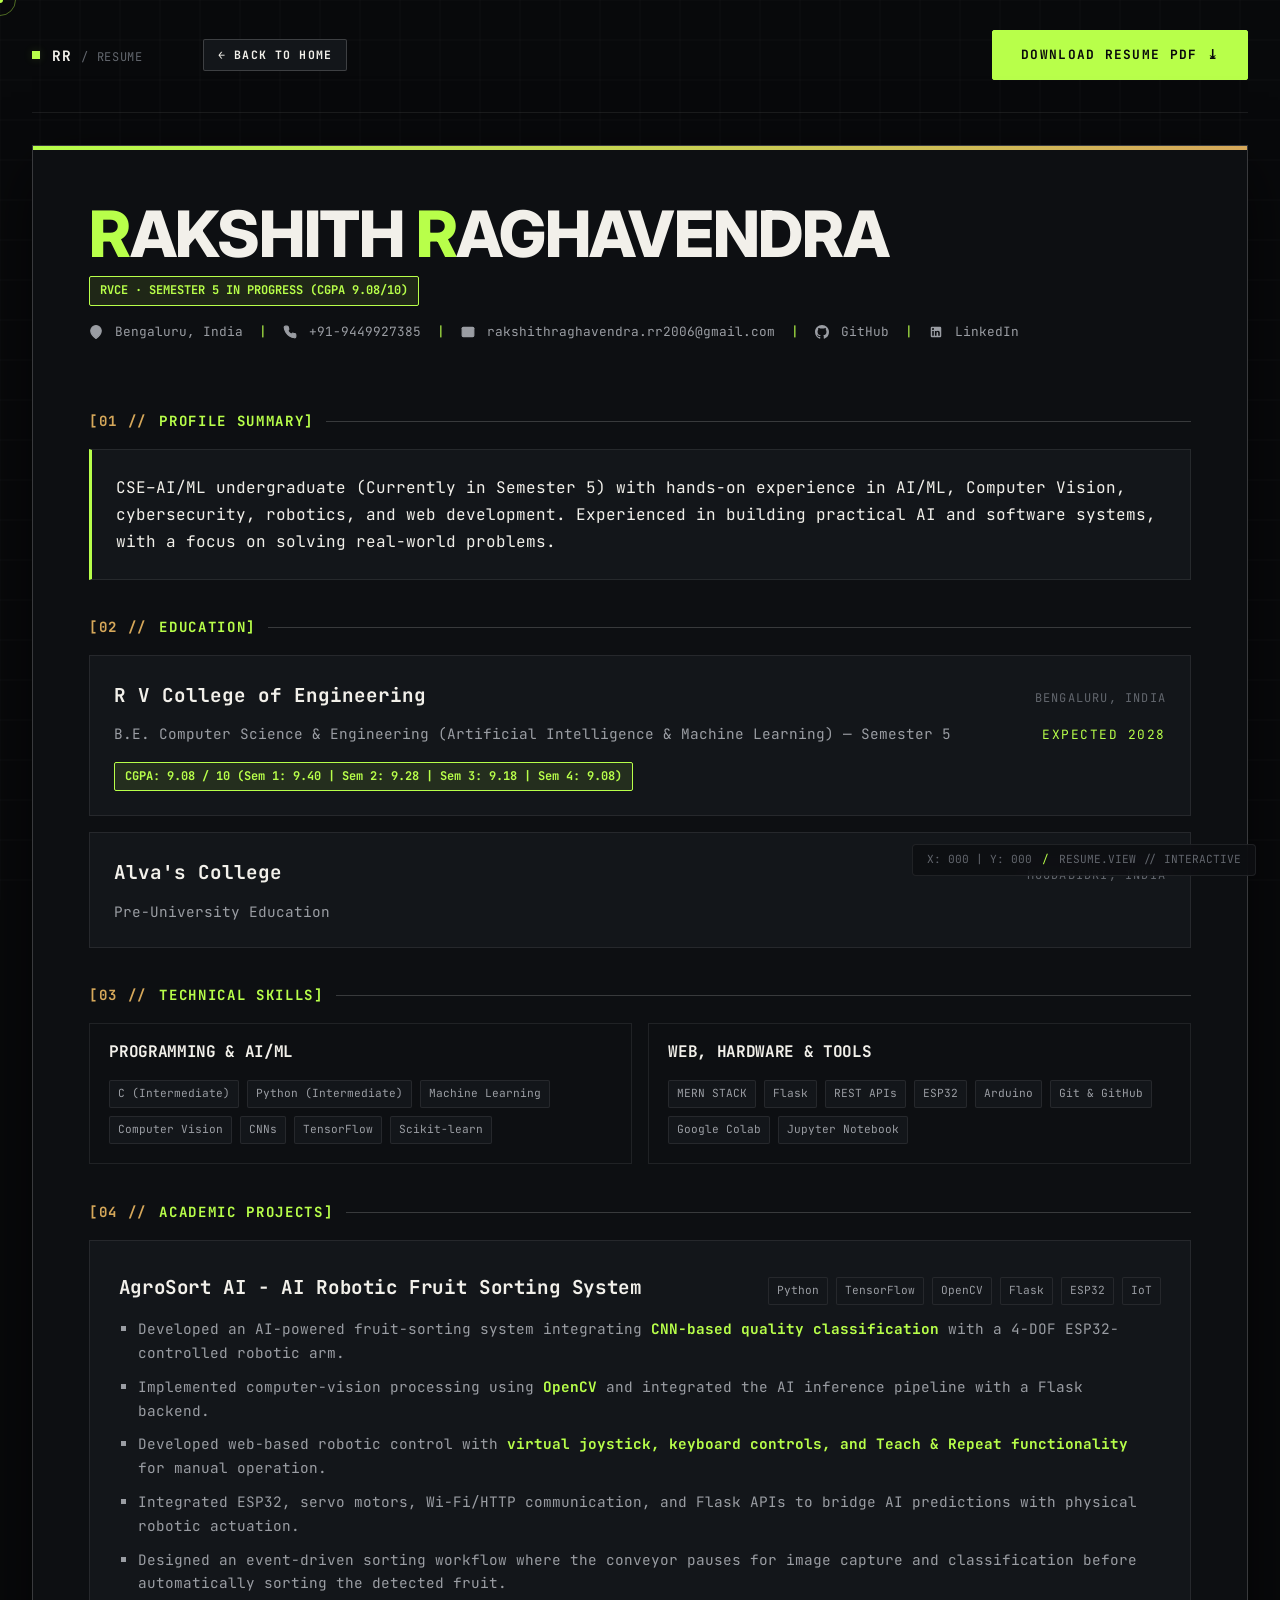
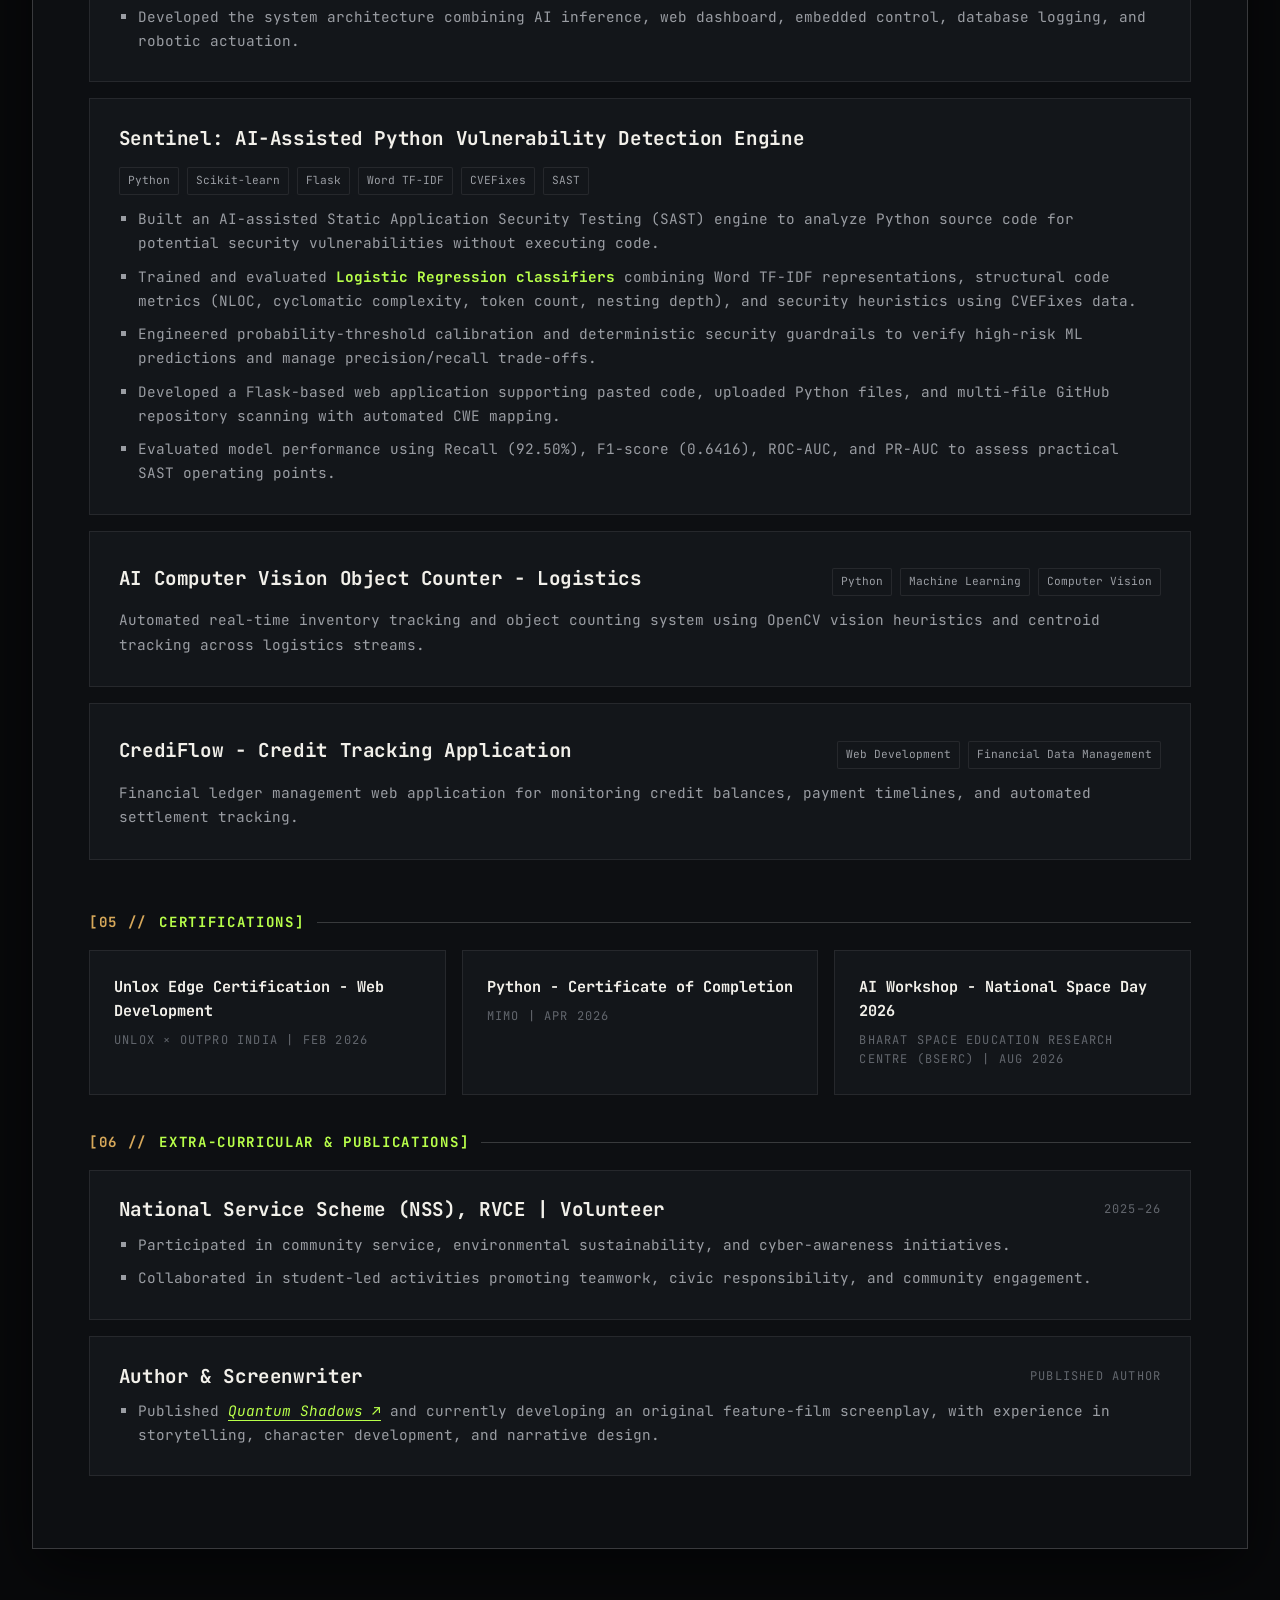
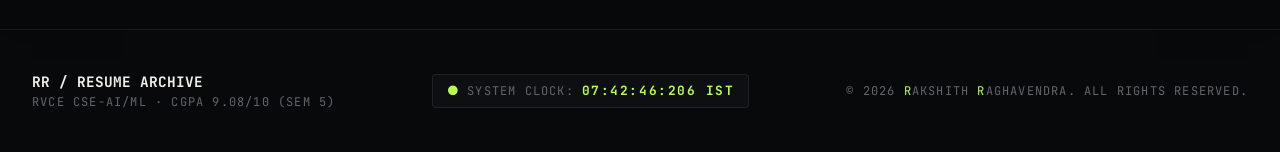
==== commit cc36e7b8: "Revert "fix: global mobile overlaps, vercel analytics, scroll-snap incidents carousel" This reverts " ====
--- a/resume.html
+++ b/resume.html
@@ -17,12 +17,6 @@
 
     <!-- CSS Stylesheet -->
     <link rel="stylesheet" href="css/style.css">
-
-    <!-- Vercel Analytics -->
-    <script>
-        window.va = window.va || function () { (window.vaq = window.vaq || []).push(arguments); };
-    </script>
-    <script defer src="/_vercel/insights/script.js"></script>
 </head>
 <body>
     <!-- Canvas Technical Grid & Coordinate Layer -->
--- a/css/style.css
+++ b/css/style.css
@@ -1498,10 +1498,49 @@
     line-height: 1.5;
 }
 
-.incidents-grid {
-    display: grid;
-    grid-template-columns: repeat(3, 1fr);
-    gap: 2rem;
+.incident-summary-card {
+    background-color: var(--bg-secondary);
+    border: 1px solid var(--border);
+    padding: 2.5rem;
+    display: flex;
+    justify-content: space-between;
+    align-items: center;
+    cursor: pointer;
+    transition: background-color var(--transition-fast), border-color var(--transition-fast), transform var(--transition-fast);
+}
+
+.incident-summary-card:hover, .incident-summary-card:focus {
+    background-color: var(--surface);
+    border-color: var(--accent-warm);
+    outline: none;
+}
+
+.summary-content {
+    display: flex;
+    flex-direction: column;
+    gap: 8px;
+    max-width: 70%;
+}
+
+.summary-title {
+    font-size: 1.8rem;
+    font-weight: 700;
+}
+
+.summary-desc {
+    font-size: 1.05rem;
+    color: var(--text-secondary);
+}
+
+.summary-action {
+    display: flex;
+    align-items: center;
+    gap: 12px;
+    color: var(--accent-warm);
+}
+
+.incident-summary-card:hover .btn-arrow {
+    transform: translateX(6px);
 }
 
 .incident-card {
@@ -1511,14 +1550,7 @@
     display: flex;
     flex-direction: column;
     gap: 1rem;
-    transition: background-color var(--transition-fast), border-color var(--transition-fast), transform var(--transition-fast);
-    cursor: pointer;
-}
-
-.incident-card:hover {
-    border-color: var(--accent-warm);
-    background-color: var(--surface);
-    transform: translateY(-4px);
+    transition: border-color var(--transition-fast);
 }
 
 .incident-tag {
@@ -1962,8 +1994,6 @@
     font-size: 1.1rem;
     font-weight: 700;
     color: var(--text-primary);
-    word-break: break-all;
-    overflow-wrap: break-word;
 }
 
 .contact-link-item:hover .link-name {
@@ -2111,11 +2141,6 @@
     display: flex;
     align-items: center;
     gap: 6px;
-}
-
-.resume-contact-item a {
-    word-break: break-all;
-    overflow-wrap: break-word;
 }
 
 .resume-contact-item a:hover {
@@ -2425,14 +2450,6 @@
         flex-direction: column;
         gap: 1rem;
         align-items: flex-start;
-    }
-    .edu-header, .resume-project-header {
-        flex-direction: column;
-        align-items: flex-start;
-        gap: 8px;
-    }
-    .link-name {
-        font-size: 0.85rem;
     }
 }
 
@@ -2665,31 +2682,17 @@
         font-family: var(--font-mono);
     }
     
-    /* INCIDENT LOGBOOK CARD MOBILE - SCROLL SNAP CAROUSEL */
-    .incidents-grid {
-        display: flex !important;
-        flex-direction: row !important;
-        overflow-x: auto;
-        -webkit-overflow-scrolling: touch;
-        scrollbar-width: none;
-        scroll-snap-type: x mandatory;
-        gap: 15px;
-        padding-bottom: 20px;
-        margin-left: -20px;
-        margin-right: -20px;
-        padding-left: 20px;
-        padding-right: 20px;
+    /* INCIDENT LOGBOOK CARD MOBILE */
+    .incident-summary-card {
+        flex-direction: column;
+        align-items: flex-start;
+        gap: 1.5rem;
+        padding: 1.5rem;
+        border-radius: 16px;
     }
     
-    .incidents-grid::-webkit-scrollbar {
-        display: none;
-    }
-    
-    .incident-card {
-        min-width: 85vw;
-        border-radius: 16px;
-        scroll-snap-align: center;
-        flex-shrink: 0;
+    .summary-content {
+        max-width: 100%;
     }
     /* RESUME BENTO HEADER */
     .resume-hero-block > div:first-child {
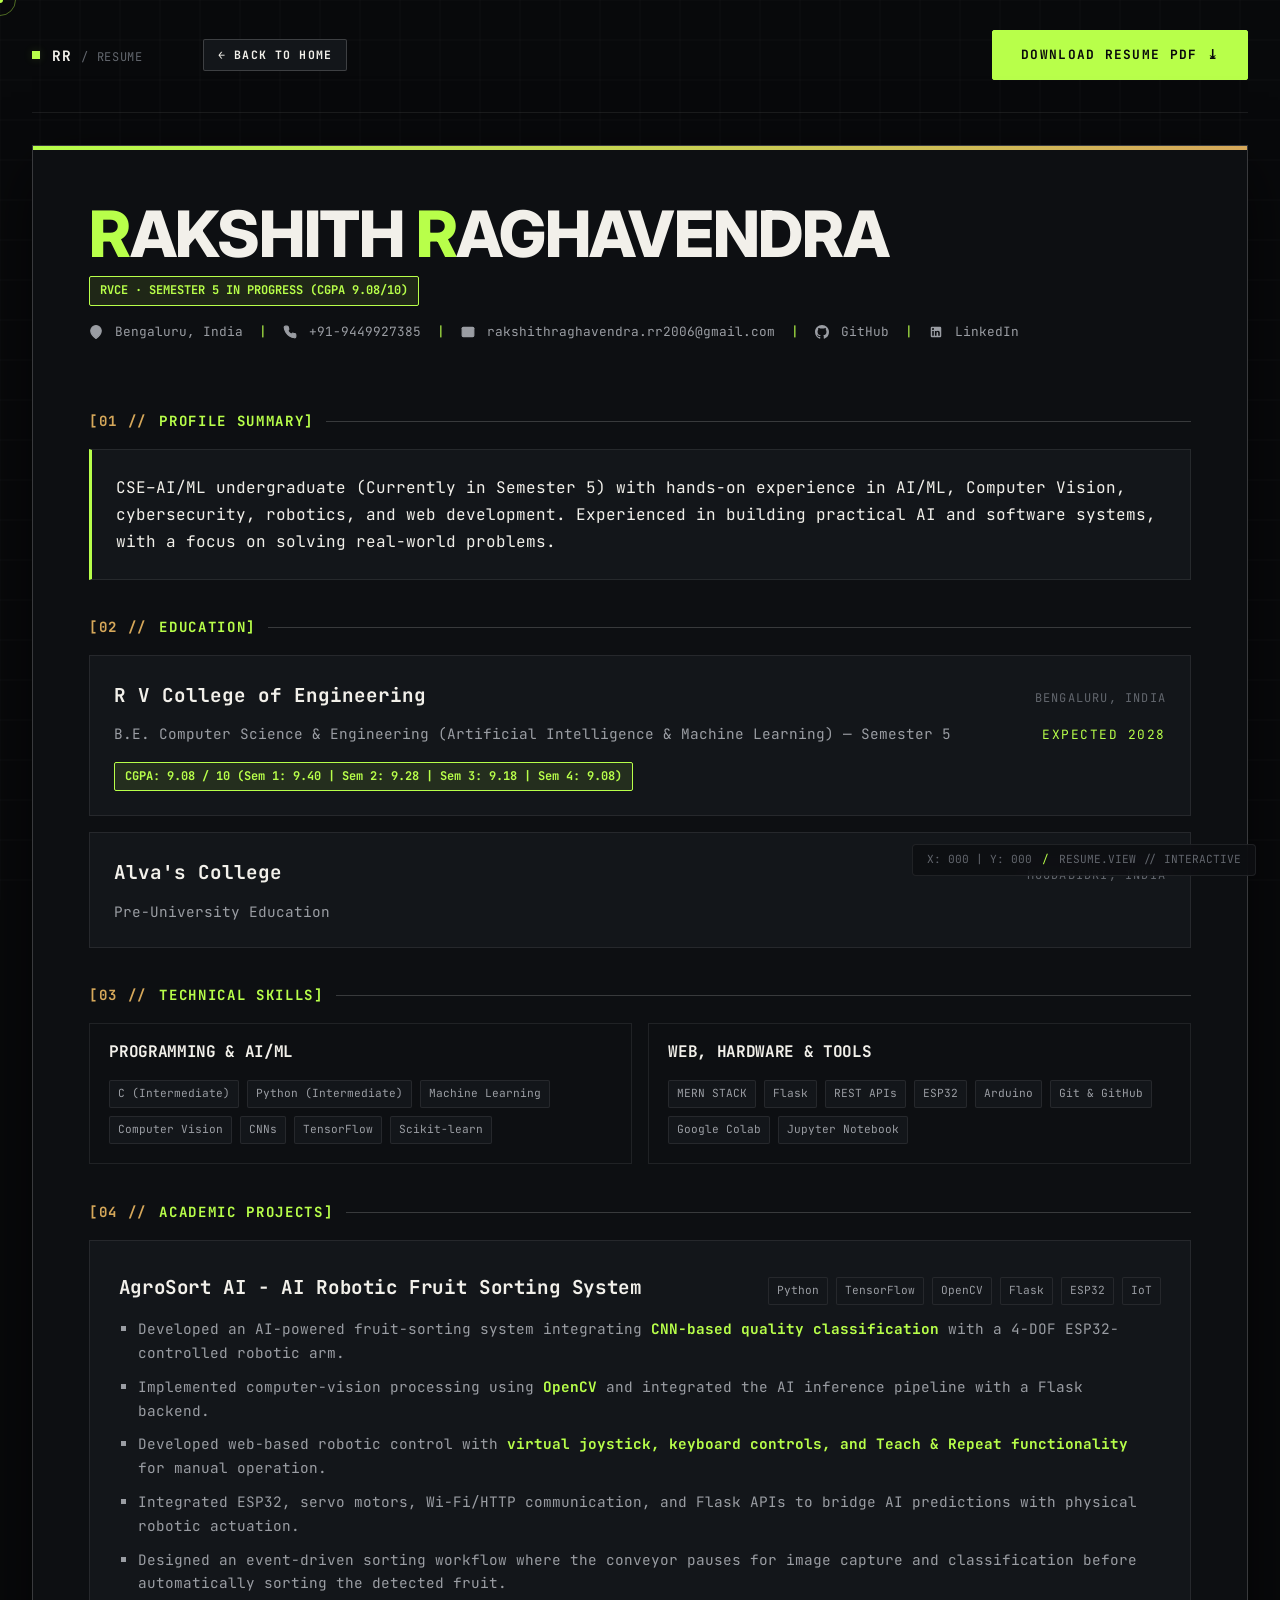
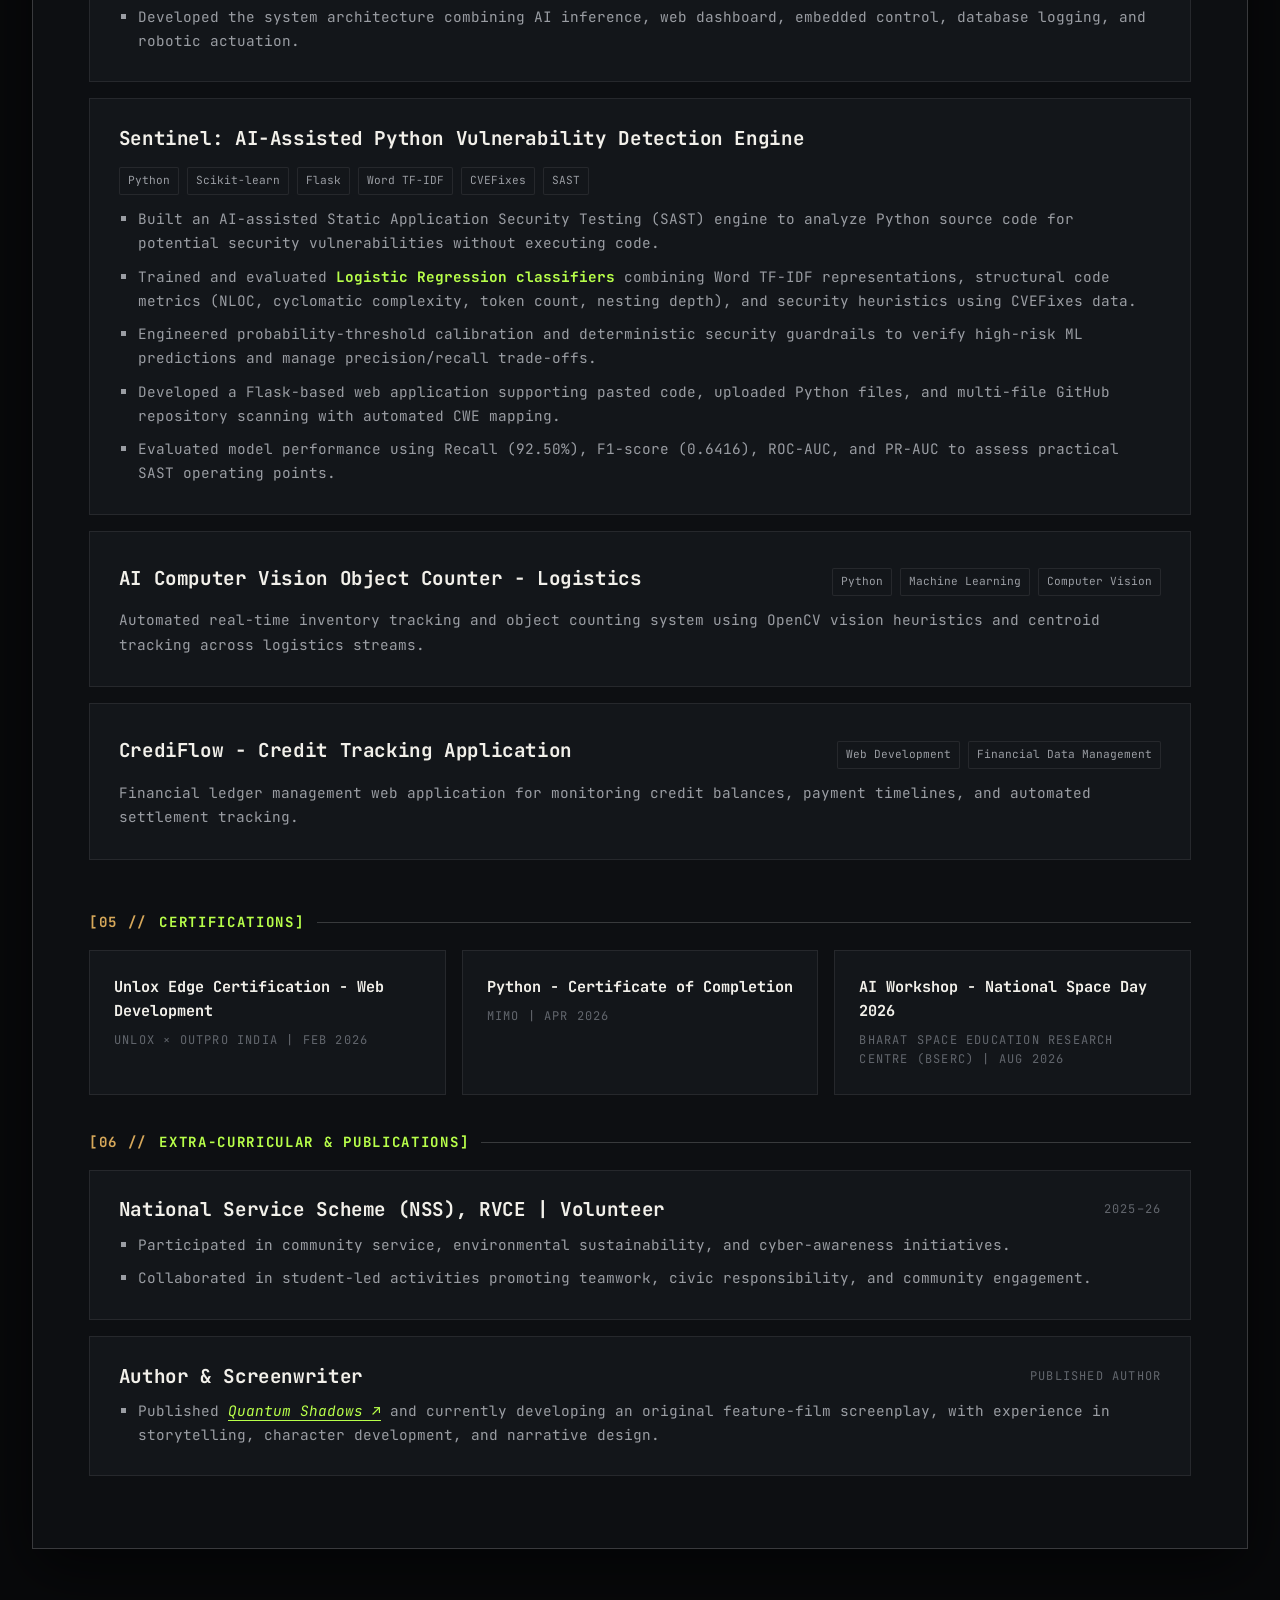
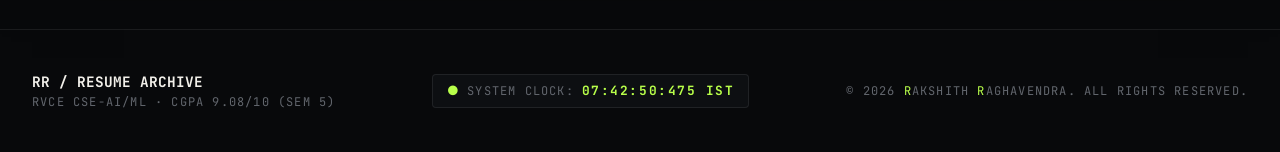
==== commit 7995087e: "Revert "feat: Mobile UI redesign (Bento Box)" This reverts commit 582421111b80a1d639dc36cc23c032426b" ====
--- a/resume.html
+++ b/resume.html
@@ -3,7 +3,19 @@
 <head>
     <meta charset="UTF-8">
     <meta name="viewport" content="width=device-width, initial-scale=1.0">
-
+    <script>
+        // Force desktop layout rendering on mobile devices
+        (function() {
+            var isMobile = /Android|webOS|iPhone|iPad|iPod|BlackBerry|IEMobile|Opera Mini/i.test(navigator.userAgent) || window.screen.width < 1024;
+            if (isMobile) {
+                var meta = document.querySelector('meta[name="viewport"]');
+                if (meta) {
+                    var scale = Math.max(0.25, Math.min(1.0, window.screen.width / 1280));
+                    meta.setAttribute('content', 'width=1280, initial-scale=' + scale + ', maximum-scale=3.0, user-scalable=yes');
+                }
+            }
+        })();
+    </script>
     <title>Rakshith Raghavendra — Interactive Engineering Resume</title>
     <meta name="description" content="Official Engineering Resume of Rakshith Raghavendra. CSE-AI/ML Student at RVCE (CGPA: 9.08/10, Semester 5). AI/ML, Computer Vision, Cybersecurity, Embedded Systems & Robotics.">
 
--- a/css/style.css
+++ b/css/style.css
@@ -1498,49 +1498,10 @@
     line-height: 1.5;
 }
 
-.incident-summary-card {
-    background-color: var(--bg-secondary);
-    border: 1px solid var(--border);
-    padding: 2.5rem;
-    display: flex;
-    justify-content: space-between;
-    align-items: center;
-    cursor: pointer;
-    transition: background-color var(--transition-fast), border-color var(--transition-fast), transform var(--transition-fast);
-}
-
-.incident-summary-card:hover, .incident-summary-card:focus {
-    background-color: var(--surface);
-    border-color: var(--accent-warm);
-    outline: none;
-}
-
-.summary-content {
-    display: flex;
-    flex-direction: column;
-    gap: 8px;
-    max-width: 70%;
-}
-
-.summary-title {
-    font-size: 1.8rem;
-    font-weight: 700;
-}
-
-.summary-desc {
-    font-size: 1.05rem;
-    color: var(--text-secondary);
-}
-
-.summary-action {
-    display: flex;
-    align-items: center;
-    gap: 12px;
-    color: var(--accent-warm);
-}
-
-.incident-summary-card:hover .btn-arrow {
-    transform: translateX(6px);
+.incidents-grid {
+    display: grid;
+    grid-template-columns: repeat(3, 1fr);
+    gap: 2rem;
 }
 
 .incident-card {
@@ -1551,6 +1512,10 @@
     flex-direction: column;
     gap: 1rem;
     transition: border-color var(--transition-fast);
+}
+
+.incident-card:hover {
+    border-color: var(--accent-warm);
 }
 
 .incident-tag {
@@ -2435,10 +2400,7 @@
         grid-template-columns: 1fr;
     }
     .contact-card {
-        padding: 1.25rem;
-    }
-    .contact-headline {
-        font-size: 2rem !important;
+        padding: 2rem;
     }
     .grid-hud {
         display: none;
@@ -2552,7 +2514,7 @@
     }
     .sem-progression-box {
         display: grid;
-        grid-template-columns: 1fr;
+        grid-template-columns: repeat(2, 1fr);
         gap: 10px;
     }
     .modal-content {
@@ -2577,198 +2539,3 @@
         gap: 2rem;
     }
 }
-
-/* ==========================================================================
-   BENTO BOX MOBILE REDESIGN
-   ========================================================================== */
-@media (max-width: 768px) {
-    /* HERO BENTO GRID */
-    .hero-container {
-        display: grid !important;
-        grid-template-columns: 1fr;
-        gap: 15px;
-        padding-top: 2rem !important;
-    }
-    
-    .hero-content {
-        background-color: var(--bg-secondary);
-        border: 1px solid var(--border);
-        border-radius: 16px;
-        padding: 1.5rem;
-    }
-    
-    .hero-terminal-window {
-        margin: 0;
-        border-radius: 16px;
-        border: 1px solid var(--border);
-        width: 100%;
-    }
-    
-    .hero-stats {
-        display: grid !important;
-        grid-template-columns: 1fr;
-        gap: 15px;
-        margin-top: 15px;
-    }
-    
-    .hero-stats .stat-item {
-        background-color: var(--bg-secondary);
-        border: 1px solid var(--border);
-        border-radius: 16px;
-        padding: 1.2rem;
-        display: flex;
-        flex-direction: column;
-        align-items: center;
-        justify-content: center;
-        text-align: center;
-        margin-right: 0 !important;
-    }
-
-    /* PROJECTS MASONRY GRID */
-    .projects-grid {
-        display: grid !important;
-        grid-template-columns: repeat(2, 1fr) !important;
-        gap: 15px;
-    }
-    
-    .project-card {
-        border-radius: 16px !important;
-        border: 1px solid var(--border) !important;
-        position: relative;
-        cursor: pointer;
-        overflow: hidden;
-    }
-    
-    .project-card-header, 
-    .project-card-desc, 
-    .project-tech-list, 
-    .project-card-footer {
-        display: none !important;
-    }
-    
-    .project-image-wrapper {
-        height: 100%;
-        border-bottom: none !important;
-    }
-    
-    .project-img {
-        height: 140px !important;
-    }
-    
-    .project-badge {
-        font-size: 0.5rem !important;
-        padding: 2px 6px !important;
-        top: 6px !important;
-        right: 6px !important;
-    }
-    
-    .project-card-body {
-        position: absolute;
-        bottom: 0;
-        left: 0;
-        width: 100%;
-        padding: 15px 10px 10px 10px !important;
-        background: linear-gradient(to top, rgba(0,0,0,0.9), transparent) !important;
-        border-radius: 0 0 16px 16px;
-        display: flex;
-        align-items: flex-end;
-    }
-    
-    .project-card-title {
-        color: white !important;
-        font-size: 0.65rem !important;
-        margin: 0 !important;
-        text-shadow: 0 2px 4px rgba(0,0,0,0.9);
-        font-family: var(--font-mono);
-    }
-    
-    /* INCIDENT LOGBOOK CARD MOBILE */
-    .incident-summary-card {
-        flex-direction: column;
-        align-items: flex-start;
-        gap: 1.5rem;
-        padding: 1.5rem;
-        border-radius: 16px;
-    }
-    
-    .summary-content {
-        max-width: 100%;
-    }
-    /* RESUME BENTO HEADER */
-    .resume-hero-block > div:first-child {
-        display: grid !important;
-        grid-template-columns: 1fr;
-        gap: 15px;
-    }
-    
-    .resume-name {
-        background-color: var(--bg-secondary);
-        border: 1px solid var(--border);
-        border-radius: 16px;
-        padding: 1.5rem;
-        text-align: center;
-        margin: 0;
-        font-size: 1.4rem !important;
-    }
-    
-    .cgpa-highlight {
-        background-color: var(--bg-secondary);
-        border: 1px solid var(--border);
-        border-radius: 16px;
-        padding: 1.2rem;
-        text-align: center;
-        font-size: 0.8rem;
-        display: block;
-        line-height: 1.4;
-    }
-    
-    .resume-contact-bar {
-        display: grid !important;
-        grid-template-columns: 1fr 1fr;
-        gap: 15px;
-        border: none !important;
-        padding: 0 !important;
-        margin-top: 15px !important;
-    }
-    
-    .resume-contact-item {
-        background-color: var(--bg-secondary);
-        border: 1px solid var(--border);
-        border-radius: 16px;
-        padding: 1rem 0.5rem;
-        display: flex;
-        flex-direction: column;
-        align-items: center;
-        text-align: center;
-        font-size: 0.75rem;
-        word-break: break-all;
-        justify-content: center;
-    }
-    
-    .meta-sep { 
-        display: none !important; 
-    }
-    
-    .capabilities-grid {
-        display: grid !important;
-        grid-template-columns: 1fr !important;
-        gap: 15px !important;
-    }
-    
-    .capability-card {
-        border-radius: 16px !important;
-        border: 1px solid var(--border) !important;
-        background-color: var(--bg-secondary) !important;
-    }
-}
-
-/* DISABLE CUSTOM CURSOR ON TOUCH DEVICES */
-@media (hover: none) and (pointer: coarse) {
-    .cursor-dot, .cursor-ring {
-        display: none !important;
-    }
-    body {
-        cursor: auto !important;
-    }
-}
-
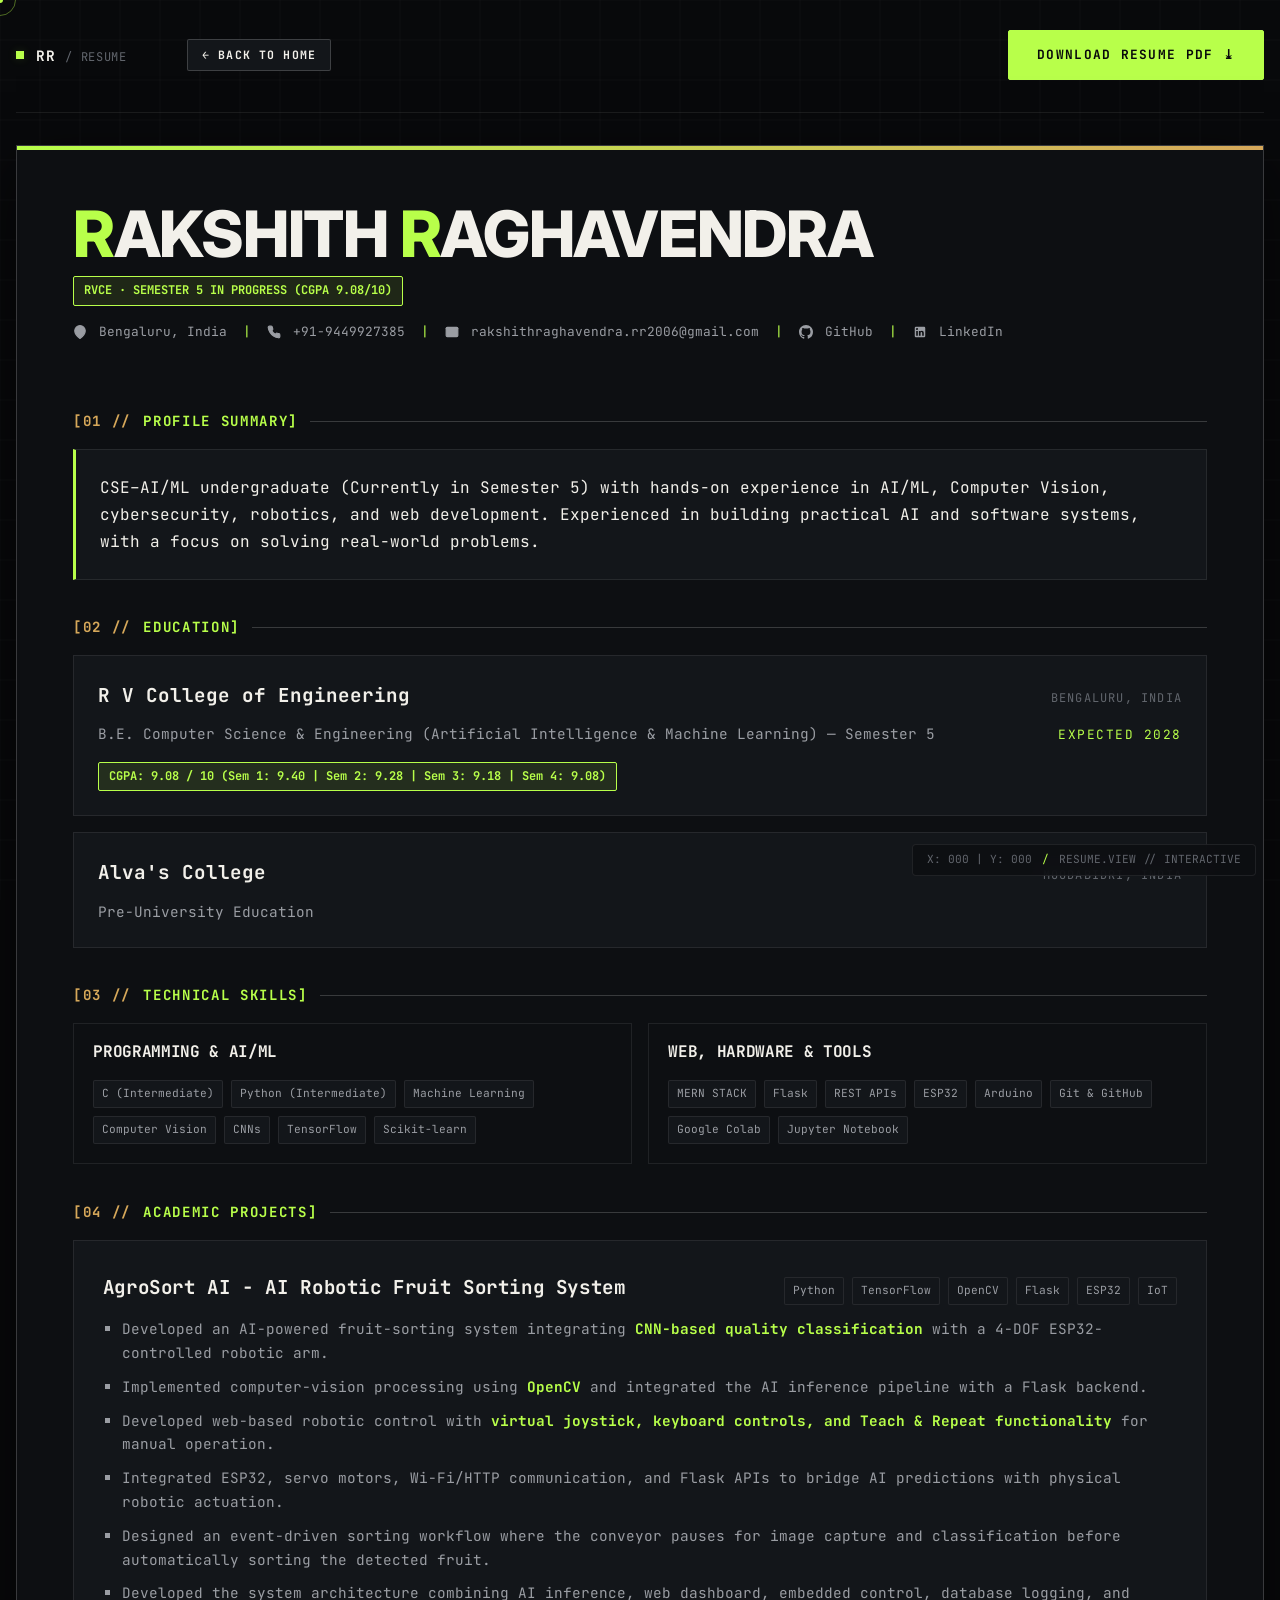
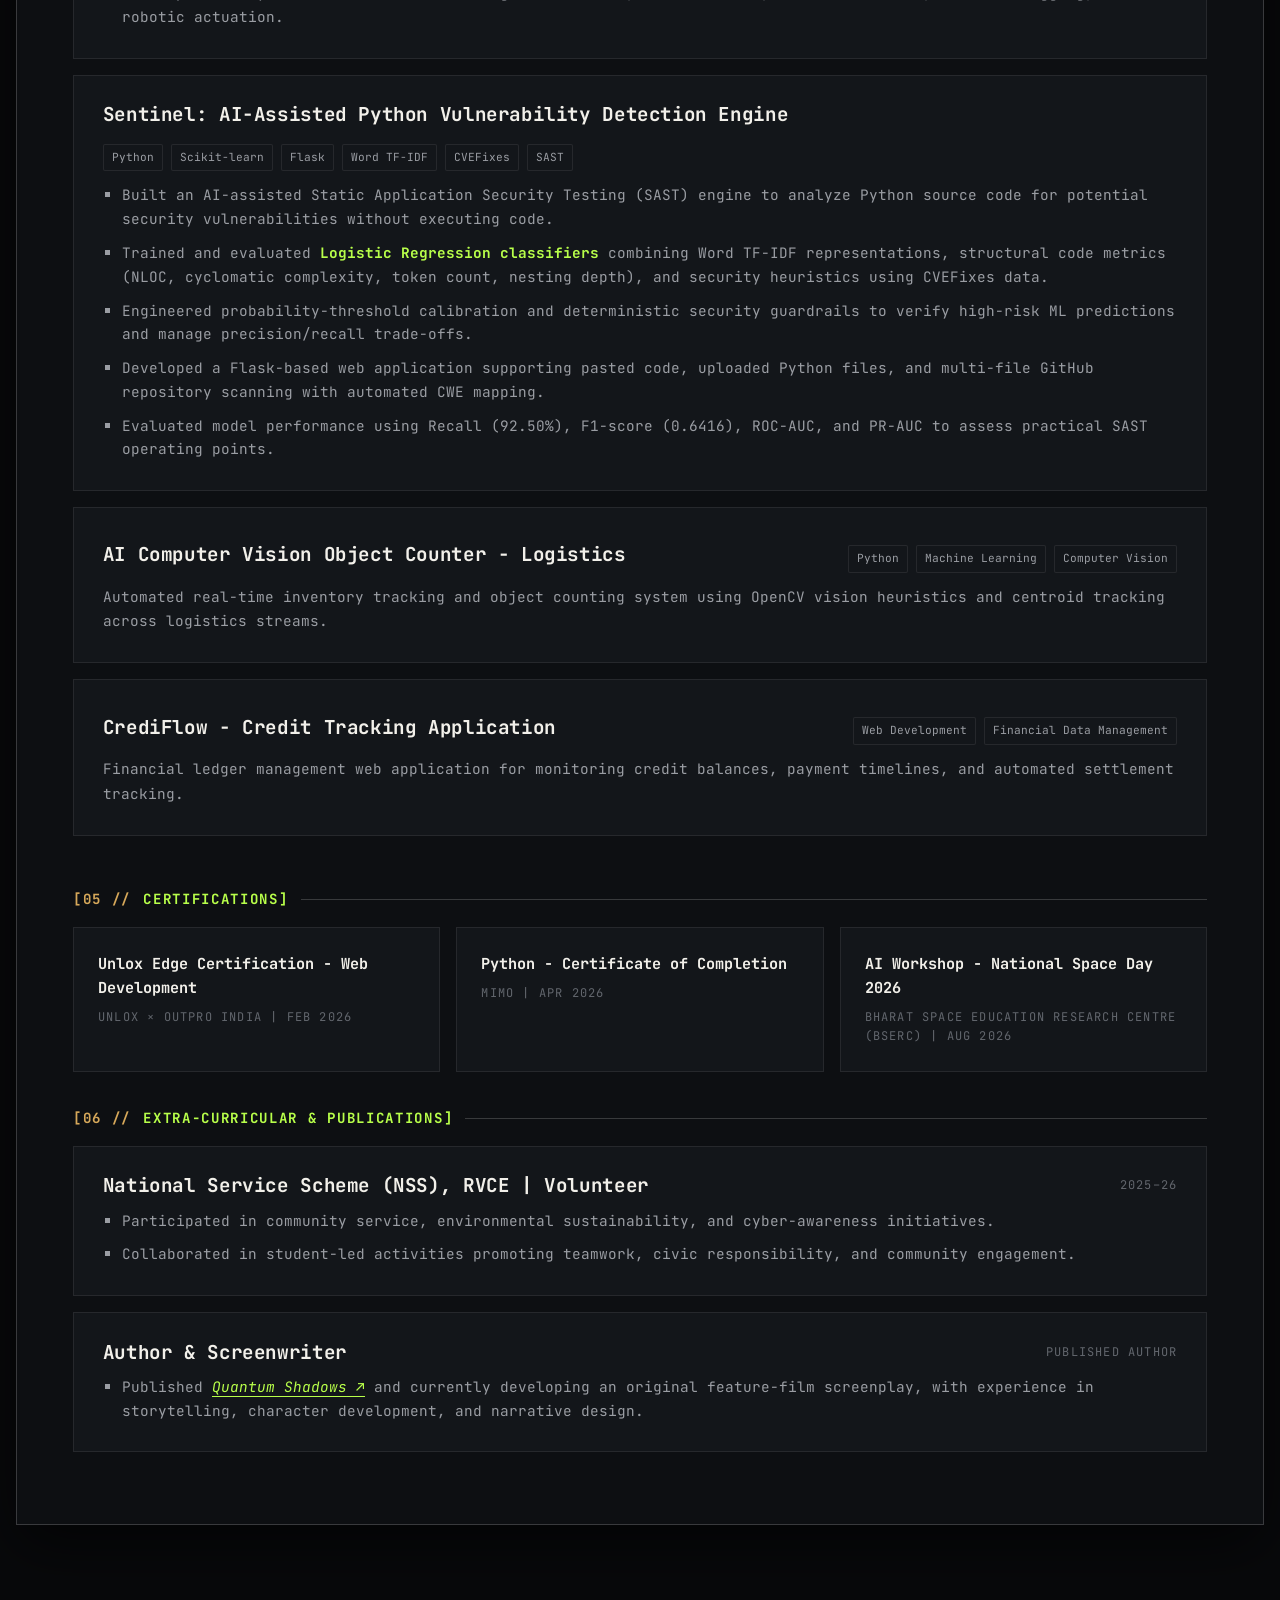
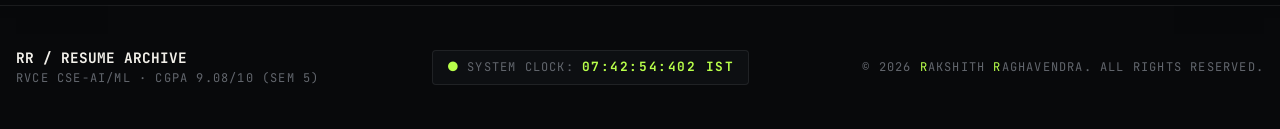
==== commit b26f7626: "chore: revert mobile ui and force 1200px desktop view on mobile" ====
--- a/resume.html
+++ b/resume.html
@@ -2,20 +2,7 @@
 <html lang="en">
 <head>
     <meta charset="UTF-8">
-    <meta name="viewport" content="width=device-width, initial-scale=1.0">
-    <script>
-        // Force desktop layout rendering on mobile devices
-        (function() {
-            var isMobile = /Android|webOS|iPhone|iPad|iPod|BlackBerry|IEMobile|Opera Mini/i.test(navigator.userAgent) || window.screen.width < 1024;
-            if (isMobile) {
-                var meta = document.querySelector('meta[name="viewport"]');
-                if (meta) {
-                    var scale = Math.max(0.25, Math.min(1.0, window.screen.width / 1280));
-                    meta.setAttribute('content', 'width=1280, initial-scale=' + scale + ', maximum-scale=3.0, user-scalable=yes');
-                }
-            }
-        })();
-    </script>
+    <meta name="viewport" content="width=1200">
     <title>Rakshith Raghavendra — Interactive Engineering Resume</title>
     <meta name="description" content="Official Engineering Resume of Rakshith Raghavendra. CSE-AI/ML Student at RVCE (CGPA: 9.08/10, Semester 5). AI/ML, Computer Vision, Cybersecurity, Embedded Systems & Robotics.">
 
--- a/css/style.css
+++ b/css/style.css
@@ -214,7 +214,7 @@
     width: 100%;
     max-width: var(--container-max);
     margin: 0 auto;
-    padding: 0 2rem;
+    padding: 0 1rem;
 }
 
 .section-padding {
